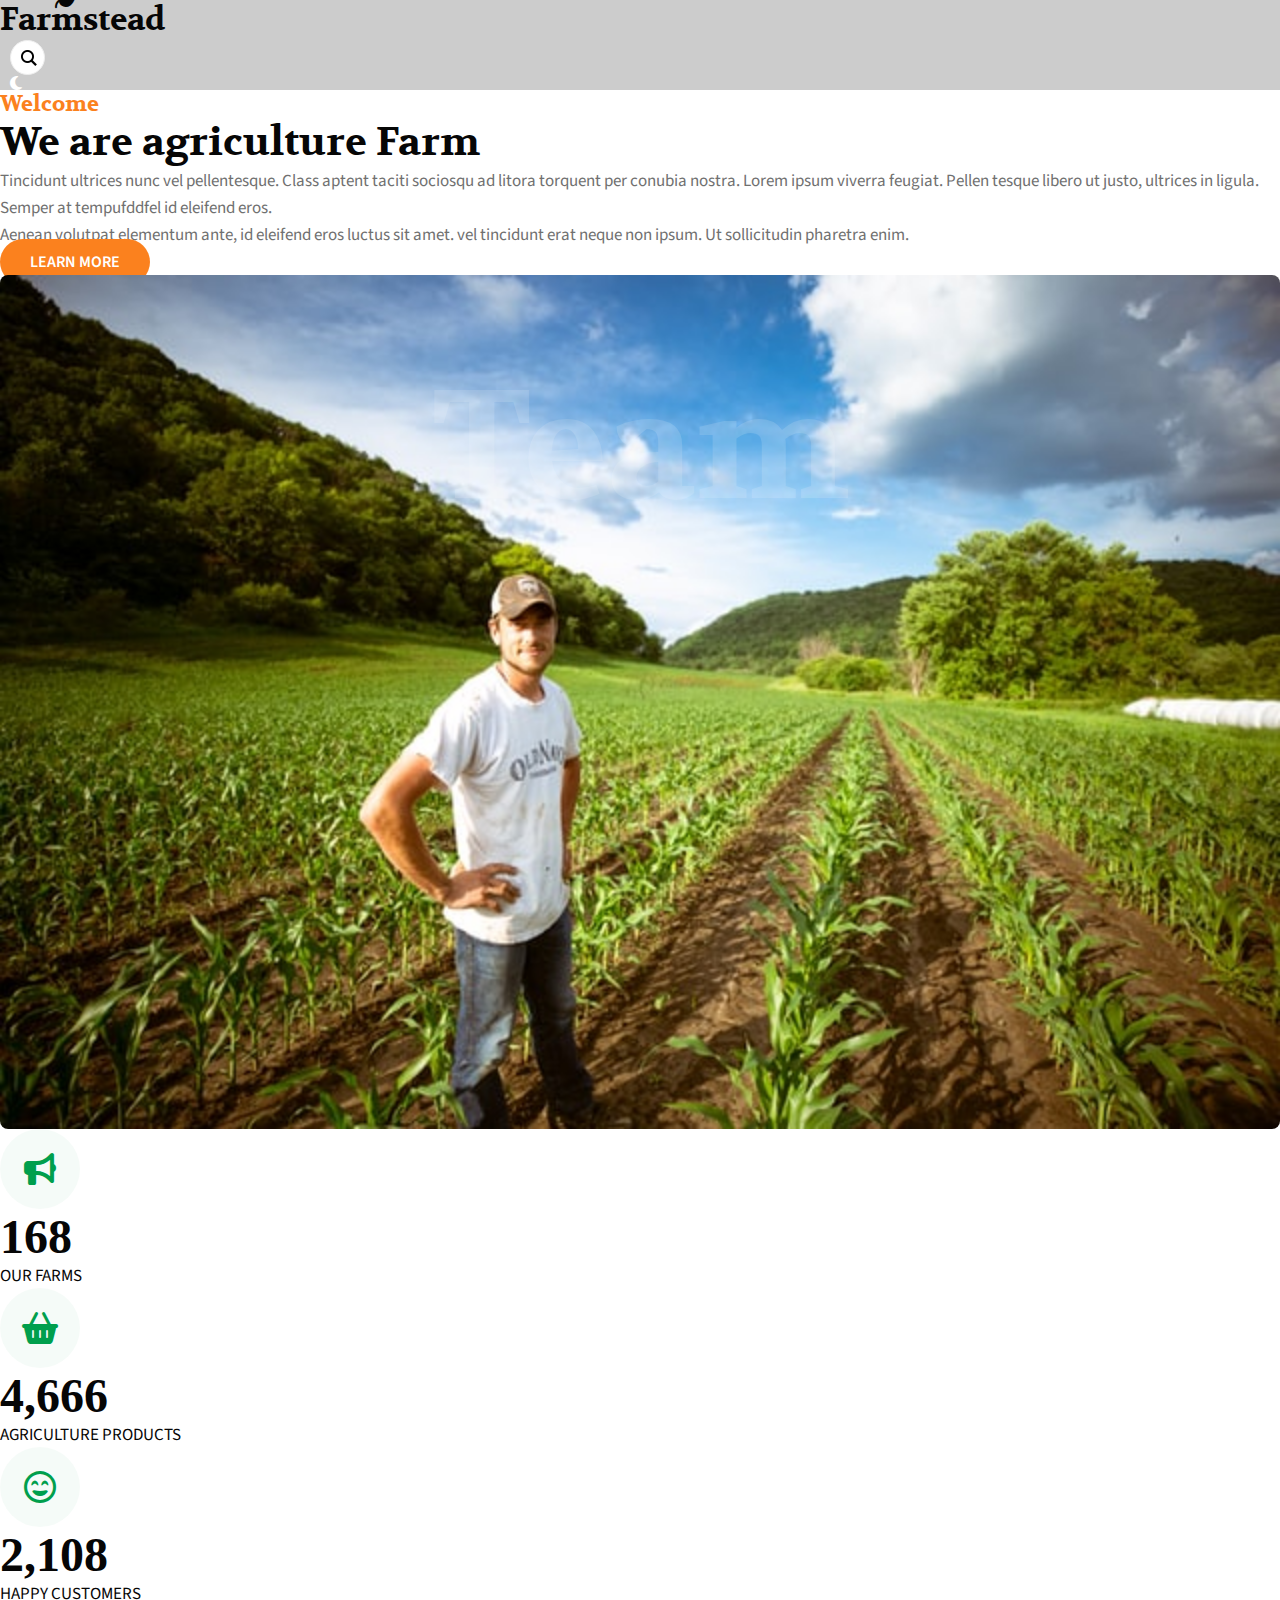
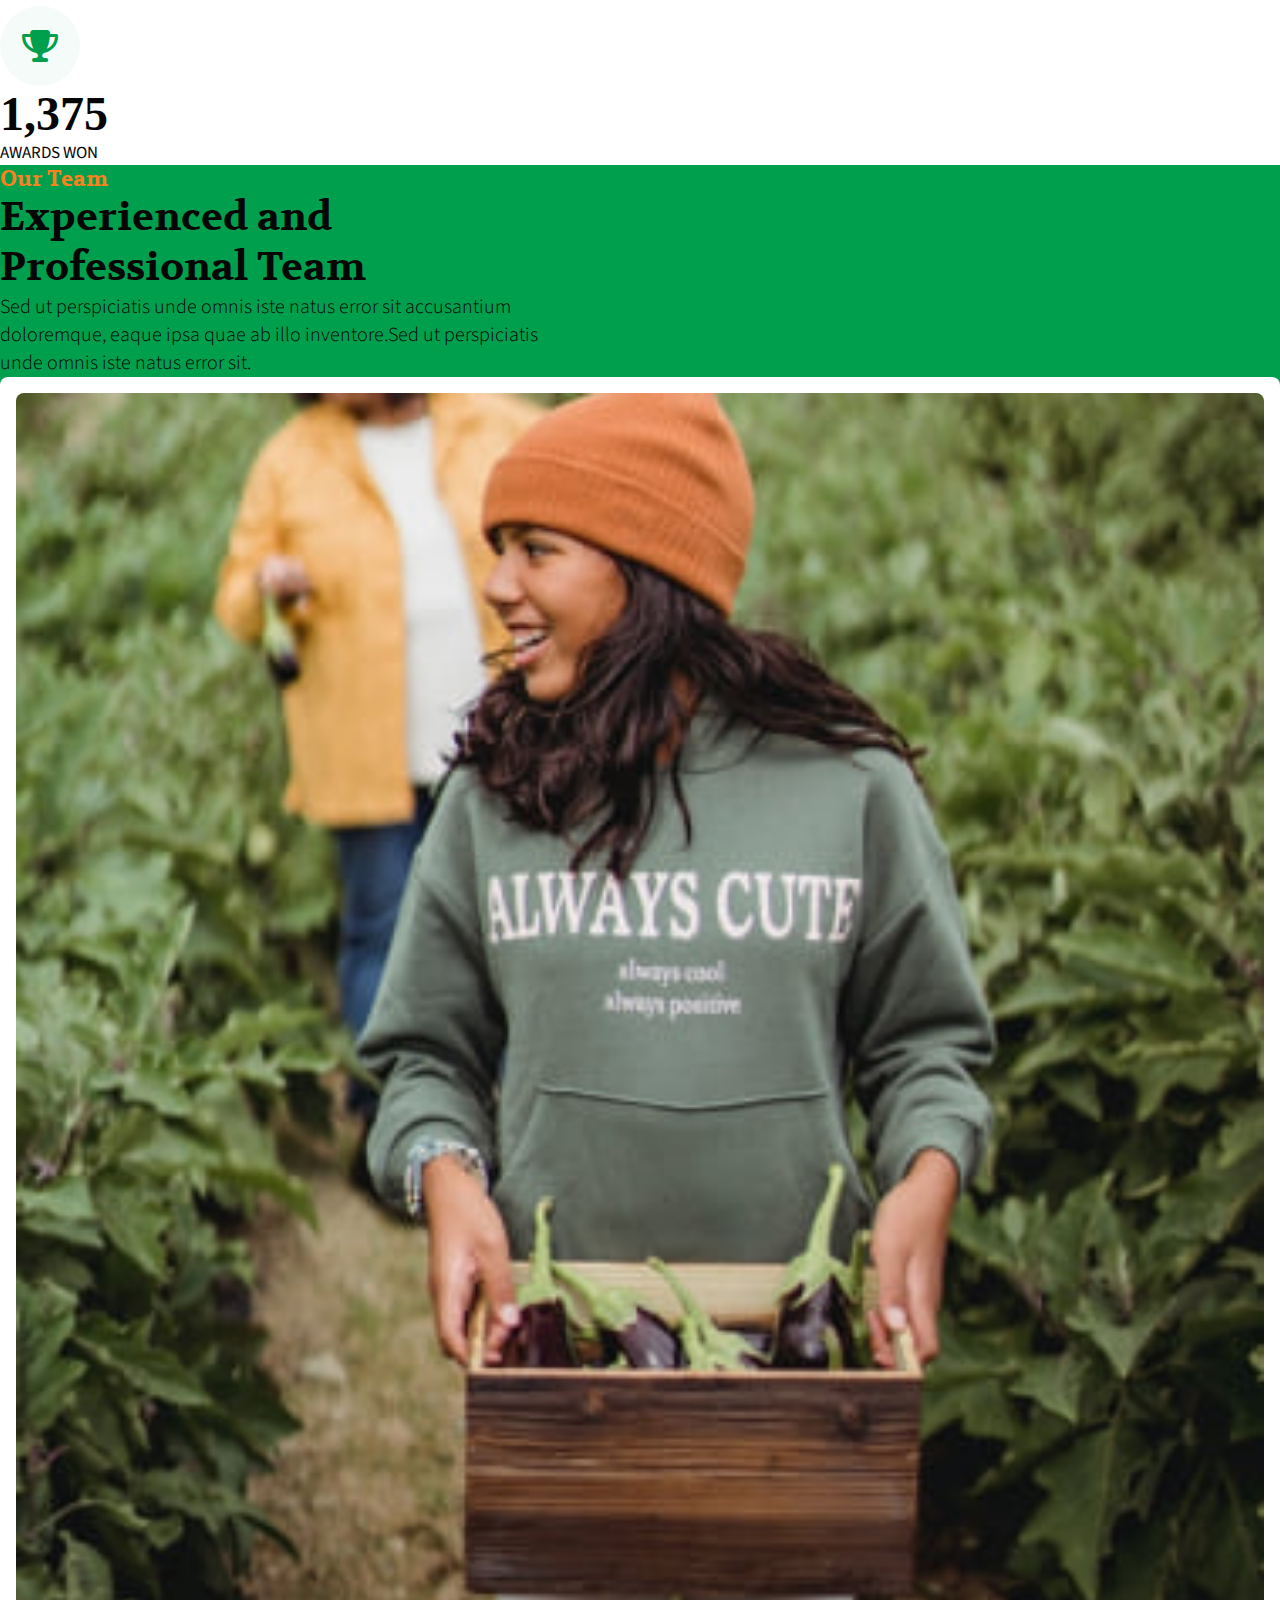
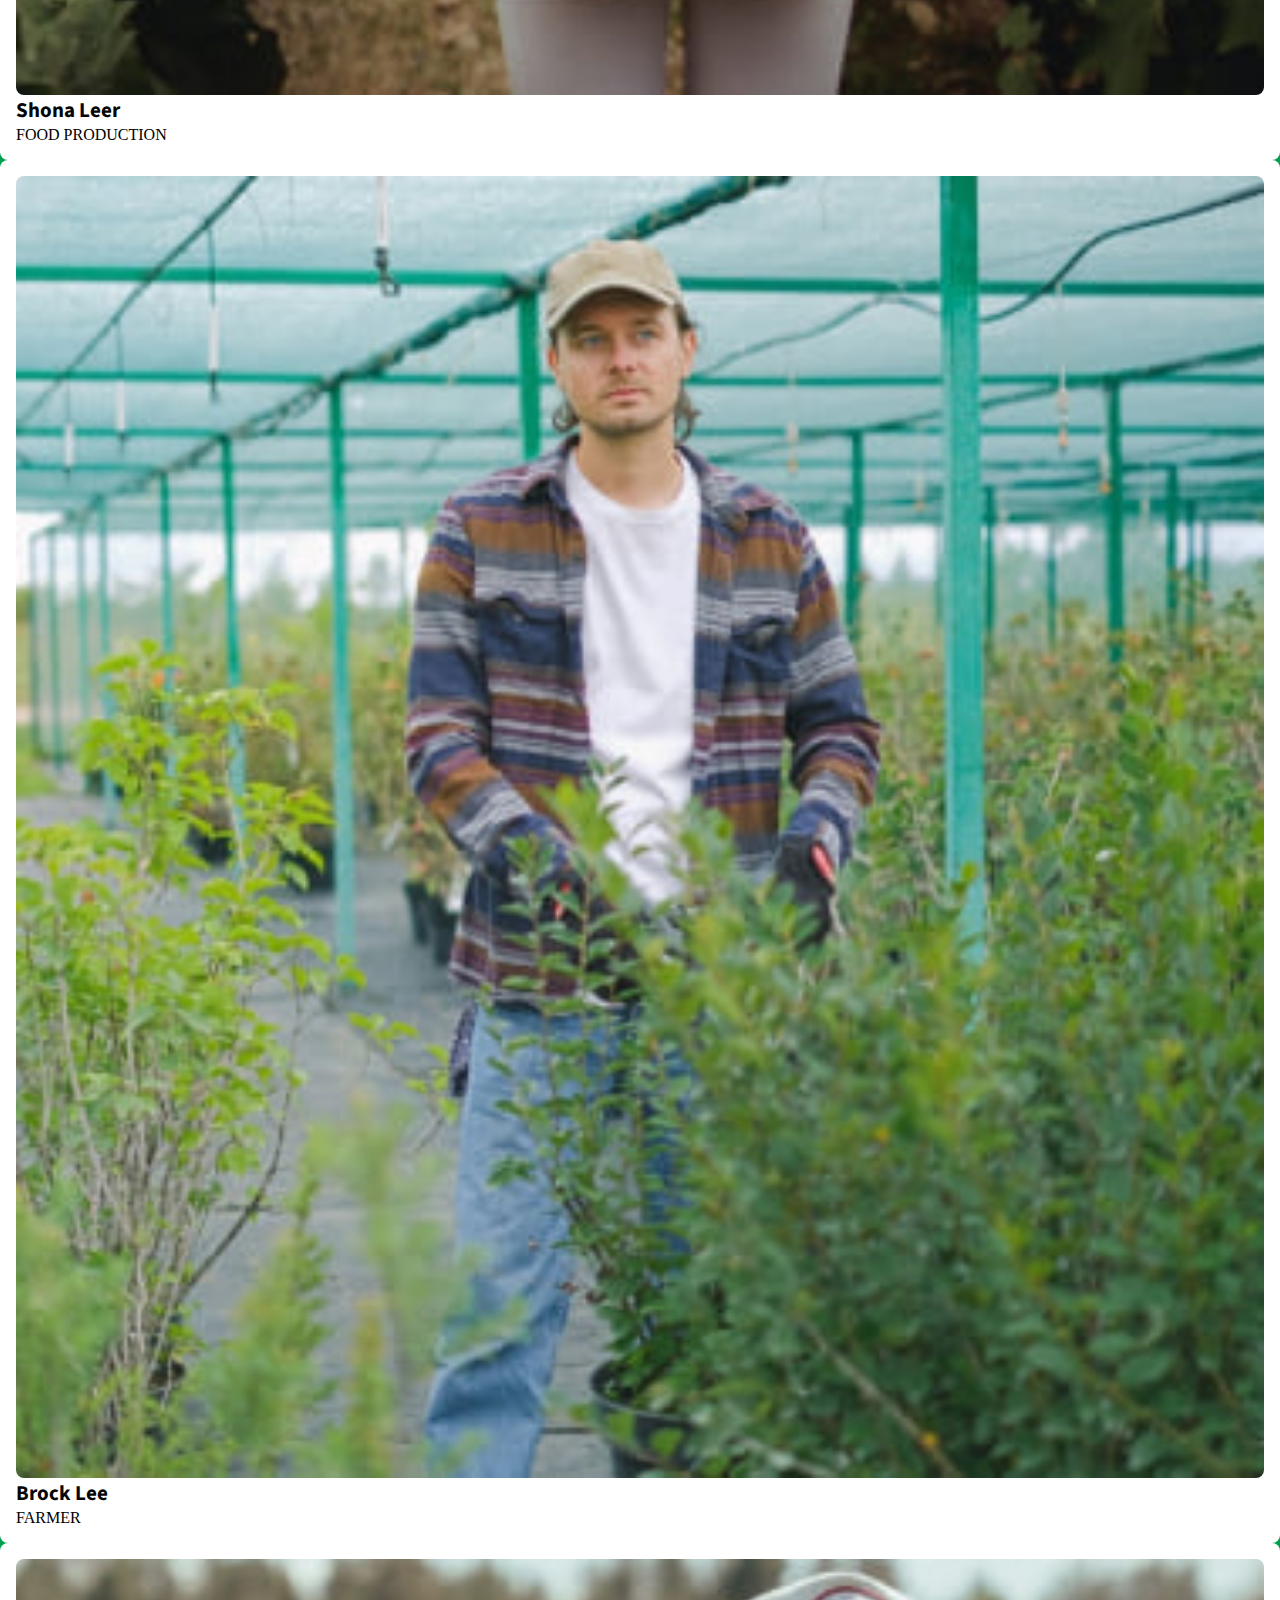
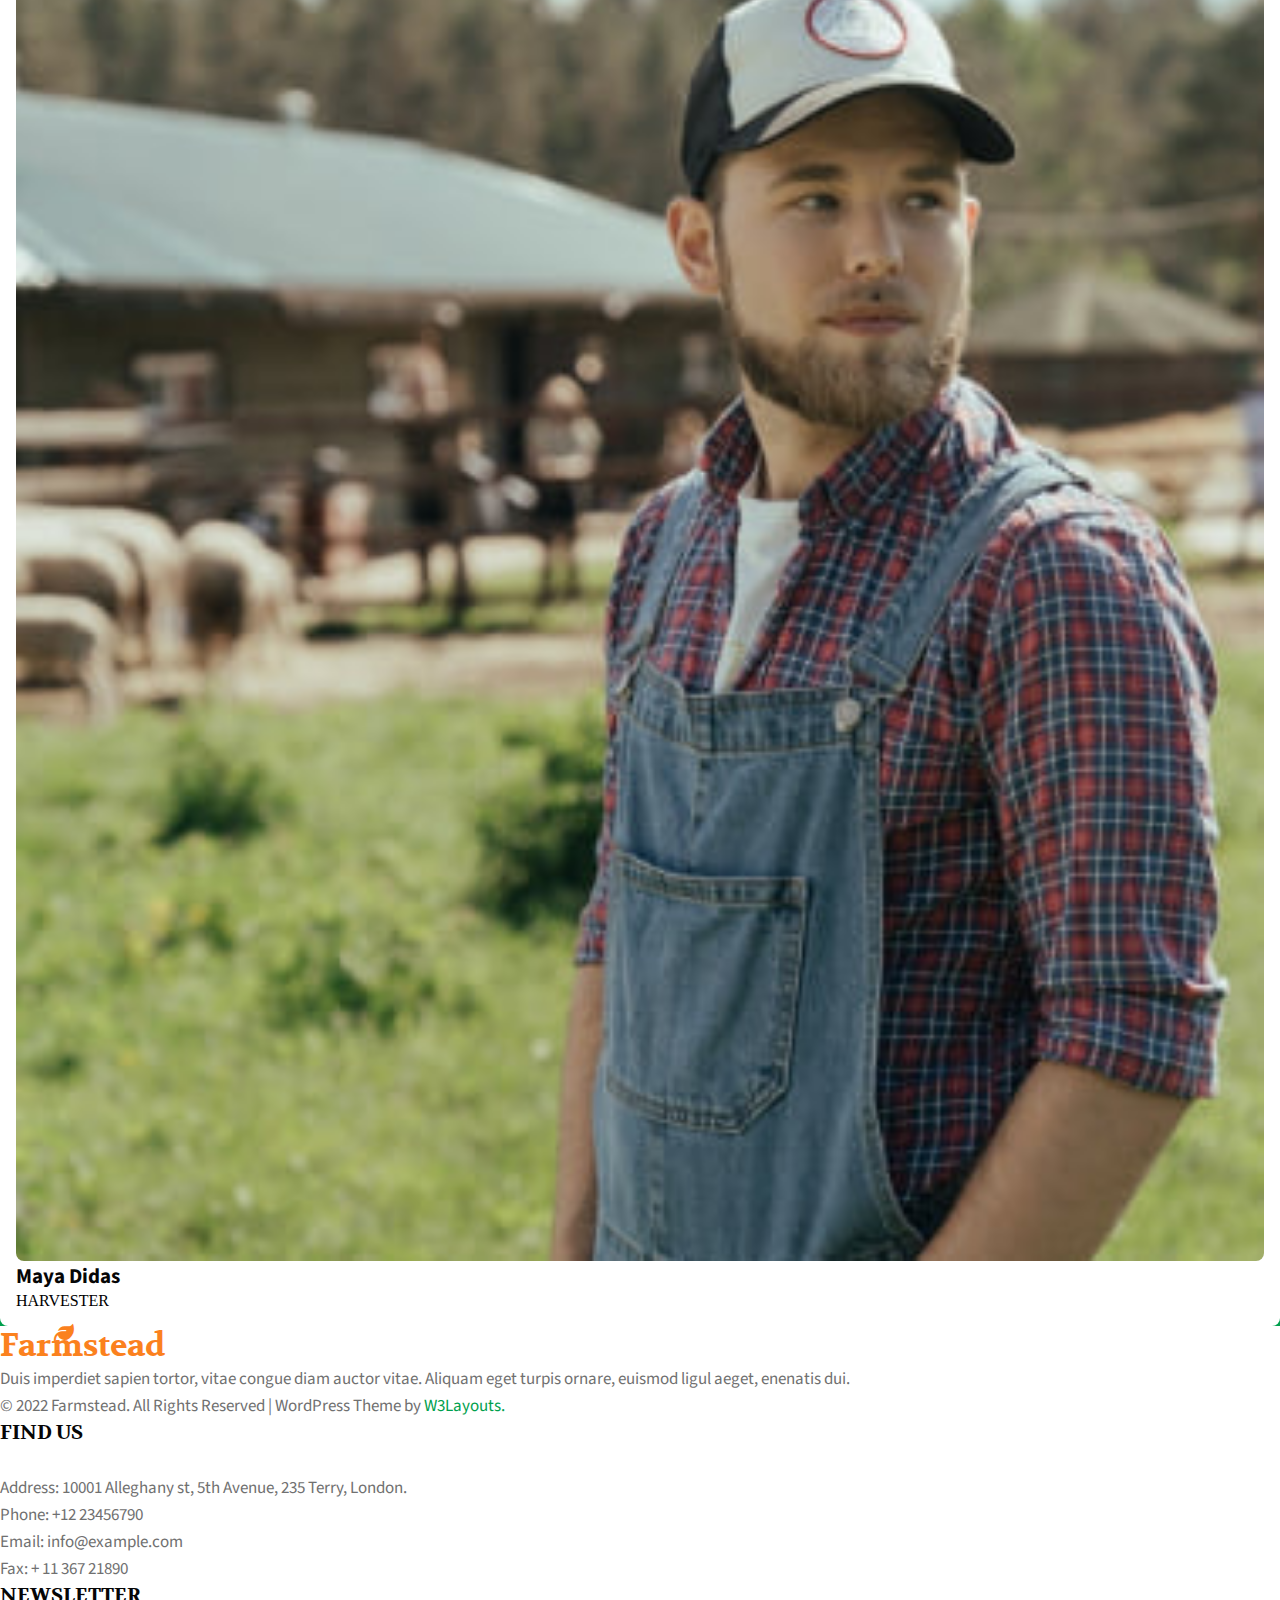
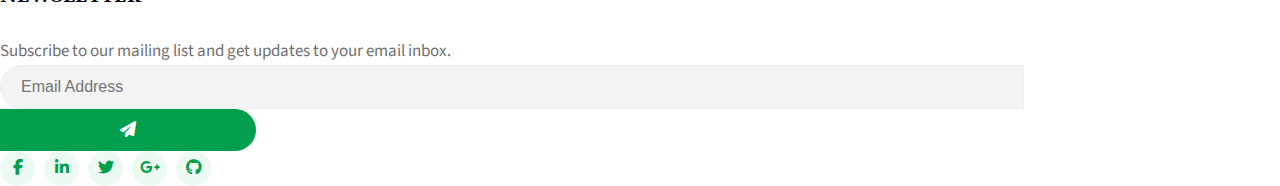
==== src/page/about.html @ 3901db49 "code about page" ====
<!DOCTYPE html>
<html lang="en">

<head>
  <meta charset="UTF-8" />
  <meta http-equiv="X-UA-Compatible" content="IE=edge" />
  <meta name="viewport" content="width=device-width, initial-scale=1.0" />
  <title>About Page</title>
  <!-- CSS LIBRARY -->
  <link rel="preconnect" href="https://fonts.googleapis.com">
  <link rel="preconnect" href="https://fonts.gstatic.com" crossorigin>
  <link
    href="https://fonts.googleapis.com/css2?family=Source+Sans+Pro:wght@300;400;600;700;900&family=Volkhov:ital,wght@0,400;0,700;1,400;1,700&display=swap"
    rel="stylesheet">
  <link
    href="https://fonts.googleapis.com/css2?family=Source+Sans+Pro:wght@300;400;600;700;900&family=Volkhov:ital,wght@0,400;0,700;1,400;1,700&display=swap"
    rel="stylesheet">
  <link rel="stylesheet" href="https://cdnjs.cloudflare.com/ajax/libs/animate.css/4.1.1/animate.min.css" />
  <link href="https://cdn.jsdelivr.net/npm/bootstrap@5.1.3/dist/css/bootstrap.min.css" rel="stylesheet"
    integrity="sha384-1BmE4kWBq78iYhFldvKuhfTAU6auU8tT94WrHftjDbrCEXSU1oBoqyl2QvZ6jIW3" crossorigin="anonymous" />
  <link rel="stylesheet" href="https://cdnjs.cloudflare.com/ajax/libs/font-awesome/6.1.1/css/all.min.css" />
  <!--END CSS LIBRARY -->
  <!-- INCLUDE TEMPLATE HTML -->
  <script src="template_js/header.js"></script>
  <script src="template_js/footer.js"></script>
  <!-- END INCLUDE TEMPLATE HTML -->
  <!-- CSS SRC -->
  <link rel="stylesheet" href="../css/base.css" />
  <link rel="stylesheet" href="../css/animate.css" />
  <link rel="stylesheet" href="../css/header_component.css" />
  <link rel="stylesheet" href="../css/footer_component.css" />
  <link rel="stylesheet" href="../css/page_css/about.css" />
  <!--END CSS SRC -->
</head>

<body>
  <header id="header" class="main-header fixed-top container-fluid"></header>
  <section class="welcome_agriculture_Farm py-5">
    <div class="container py-md-5 py-4">
      <div class="container">
        <div class="row">
          <div class="col-lg-6 content-left pr-xl-5">
            <h5 class="small-title">
              Welcome</h5>
            <h3 class="large-title">
              We are agriculture Farm </h3>
            <p class="mt-3 p-paragraph">Tincidunt ultrices nunc vel pellentesque. Class aptent taciti sociosqu ad litora
              torquent per
              conubia nostra. Lorem ipsum viverra feugiat. Pellen tesque libero ut justo, ultrices in
              ligula. Semper at tempufddfel id eleifend eros.</p>
            <p class="mt-3 p-paragraph">Aenean volutpat elementum ante, id eleifend eros
              luctus sit
              amet. vel tincidunt erat neque non ipsum. Ut sollicitudin pharetra enim.</p>
            <a class="btn btn-style mt-4" href="#url">Learn More </a>
          </div>
          <div class="col-lg-6 content-photo mt-lg-0 mt-5">
            <img src="../img/about-page/About_welcome.jpg" class="img-fluid img-responsive" alt="image">
          </div>
        </div>
      </div>
    </div>
  </section>
  <section class="w3_stats py-5" id="stats">
    <div class="container pb-md-5 pb-5 AboutPageStats">
      <div class="w3-stats text-center">
        <div class="row justify-content-center">

          <div class="col-md-3 col-6">
            <div class="counter">
              <span class="fa fa-bullhorn"></span>
              <div class="timer count-title count-number mt-3" data-to="1286" data-speed="1500">1,286</div>
              <p class="count-text">
                Our Farms </p>
            </div>
          </div>

          <div class="col-md-3 col-6">
            <div class="counter">
              <span class="fa fa-shopping-basket"></span>
              <div class="timer count-title count-number mt-3" data-to="36076" data-speed="1500">36,076</div>
              <p class="count-text">
                Agriculture Products </p>
            </div>
          </div>


          <div class="col-md-3 col-6 mt-md-0 mt-5">
            <div class="counter">
              <span class="fa fa-regular fa-face-grin-beam"></span>
              <div class="timer count-title count-number mt-3" data-to="16300" data-speed="1500">16,300</div>
              <p class="count-text">
                Happy Customers </p>
            </div>
          </div>


          <div class="col-md-3 col-6 mt-md-0 mt-5">
            <div class="counter">
              <span class="fa fa-trophy"></span>
              <div class="timer count-title count-number mt-3" data-to="10630" data-speed="1500">10,630</div>
              <p class="count-text">
                Awards Won </p>
            </div>
          </div>

        </div>
      </div>
    </div>
  </section>
  <section class="About_team py-5">
    <div class="container py-md-5 py-4 AboutPageTeam">
      <div class="row title-style-main align-items-center mb-sm-5 mb-4 pb-lg-4">
        <div class="col-md-6 section-heading position-relative">
          <h5 class="small-title mb-2 text-white">
            Our Team</h5>
          <h3 class="large-title text-white">
            Experienced and<br /> Professional Team </h3>
          <h4 class="title-bg-content">
            Team</h4>
        </div>
        <div class="col-md-6 section-heading">
          <p class="lead text-white">
            Sed ut perspiciatis unde omnis iste natus error sit accusantium<br/> doloremque,
            eaque ipsa quae ab illo inventore.Sed ut perspiciatis<br/> unde omnis iste natus error sit. </p>
        </div>
      </div>
      <div class="team-right-content row text-center justify-content-center">
        <div class="col-lg-4 col-sm-6">
          <div class="teams-gd">
            <div class="team-member">
              <div class="team-img">
                <a href="#"><img class="img-fluid img-responsive"
                    src="../img/about-page/About_team1.jpg"
                    alt=""></a>
              </div>
              <div class="team-hover">
                <div class="desk">
                  <h4><a href="#">Meet Me</a>
                  </h4>
                  <p>Lorem ipsum dolor sit amet,Ea<br /> consequuntur </p>
                </div>
                <div class="s-link">
                  <a href="#"><span class="fa fa-brands fa-facebook-f"></span></a>

                  <a href="#"><span class="fa fa-brands fa-twitter"></span></a>

                  <a href="#"><span class="fa fa-brands fa-google-plus-g"></span></a>
                </div>
              </div>
            </div>
            <div class="team-title pt-3">
              <h5><a href="#">Shona Leer</a>
              </h5>
              <span>Food Production</span>
            </div>
          </div>
        </div>
        <div class="col-lg-4 col-sm-6 mt-sm-0 mt-4">
          <div class="teams-gd">
            <div class="team-member">
              <div class="team-img">
                <a href="#"><img class="img-fluid img-responsive"
                    src="../img/about-page/About_team2.jpg"
                    alt=""></a>
              </div>
              <div class="team-hover">
                <div class="desk">
                  <h4><a href="#">Meet Me</a>
                  </h4>
                  <p>Lorem ipsum dolor sit amet,Ea<br /> consequuntur </p>
                </div>
                <div class="s-link">
                  <a href="#"><span class="fa fa-brands fa-facebook-f"></span></a>

                  <a href="#"><span class="fa fa-brands fa-twitter"></span></a>

                  <a href="#"><span class="fa fa-brands fa-google-plus-g"></span></a>
                </div>
              </div>
            </div>
            <div class="team-title pt-3">
              <h5><a href="#">Brock Lee</a>
              </h5>
              <span>Farmer</span>
            </div>
          </div>
        </div>
        <div class="col-lg-4 col-sm-6 mt-lg-0 mt-4">
          <div class="teams-gd">
            <div class="team-member">
              <div class="team-img">
                <a href="#team"><img class="img-fluid img-responsive"
                    src="../img/about-page/About_team3.jpg"
                    alt=""></a>
              </div>
              <div class="team-hover">
                <div class="desk">
                  <h4><a href="#">Meet Me</a>
                  </h4>
                  <p>Lorem ipsum dolor sit amet,Ea<br /> consequuntur </p>
                </div>
                <div class="s-link">

                  <a href="#">
                    <span class="fa fa-brands fa-facebook-f"></span>
                  </a>

                  <a href="#">
                    <span class="fa fa-brands fa-twitter"></span>
                  </a>

                  <a href="#">
                    <span class="fa fa-brands fa-google-plus-g"></span>
                  </a>

                </div>
              </div>
            </div>
            <div class="team-title pt-3">
              <h5><a href="#">Maya Didas</a>
              </h5>
              <span>Harvester</span>
            </div>
          </div>
        </div>

      </div>
    </div>
  </section>
  <footer id="footer"></footer>
  <!-- JS TEMPLATE COMPONENT -->
  <script>
    var header = document.getElementById('header');
    var footer = document.getElementById('footer');
    header.innerHTML = createHeader();
    footer.innerHTML = createFooter();
  </script>
  <!-- END JS TEMPLATE COMPONENT -->
  <!-- jquery CDN -->
  <script src="https://cdnjs.cloudflare.com/ajax/libs/jquery/3.6.0/jquery.min.js"></script>
  <!-- END jquery CDN -->
  <!-- COUNTER -->
  <script src="../js/lib/counter.js"></script>
  <!-- END COUNTER -->
</body>

</html>
---- src/css/base.css ----
* {
  margin: 0;
  padding: 0;
  box-sizing: border-box;
}
h1,
h2,
h3,
h4,
h5 {
  font-family: "Volkhov", serif;
}

p,
a {
  font-family: "Source Sans Pro", sans-serif;
}
a{
  text-decoration: none;
}
.small-title {
  color: #fb811e;
  font-size: 22px;
}
.large-title {
  font-size: 40px;
  line-height: 50px;
  font-weight: 600;
  color: #060606;
}
.p-paragraph {
  font-size: 17px;
  line-height: 27px;
  color: #707070;
}
.btn-style {
  font-size: 16px;
  line-height: 26px;
  text-transform: uppercase;
  padding: 12px 30px;
  font-weight: 600;
  background: #fb811e;
  border: none;
  color: #fff;
  border-radius: 30px;
}
.btn-style:hover {
  background: #009f4d;
  color: #ffffff;
}
.img-responsive {
  max-width: 100%;
  display: block;
  border-radius: 8px;
  width: 100%;
}
---- src/css/header_component.css ----
header.main-header {
  background-color: #ccc;
  /* background-color: transparent; */
  padding: 0px;
  transition: all 0.4s ease 0s;
  height: 90px;
  display: grid;
  align-items: center;
  /* box-shadow: 0 3px 9px rgb(0 0 0 / 5%); */
}
.navbar {
  justify-content: space-between;
}
.navbar .navbar-brand,
.w3l-footer-16 a.logo {
  font-size: 32px;
  color: #fb811e;
  padding: 0px;
  position: relative;
}
.navbar .navbar-brand i,
.w3l-footer-16 a.logo i {
  position: absolute;
  top: -10px;
  left: 55px;
  font-size: 20px;
}
.navbar .search-right {
  margin: 0 10px 0 10px;
}
.search-right input[type="search"] {
  background: #fff url(../img/header-page/search.png) no-repeat 10px center;
  border: solid 1px #eee;
  padding: 0 10px;
  width: 35px;
  height: 35px;
  -webkit-border-radius: 10em;
  -moz-border-radius: 10em;
  border-radius: 10em;
  -webkit-transition: all 0.5s;
  -moz-transition: all 0.5s;
  transition: all 0.5s;
  cursor: pointer;
}
.w3l-breadcrumb {
  display: block;
  margin: 0 auto;
  z-index: 100;
  z-index: 99;
}
ul.breadcrumbs-custom-path {
  line-height: 1.5;
  color: var(--font-color);
  position: relative;
  display: inline-block;
  vertical-align: middle;
  font-size: 15px;
  text-transform: capitalize;
}
ul.breadcrumbs-custom-path a {
  font-weight: bold;
}
.theme-switch-wrapper {
  display: flex;
  align-items: center;
}
.theme-switch {
  display: inline-block;
  position: relative;
  margin: 0;
}
.theme-switch input {
  display: none;
}
.mode-container {
  width: 24px;
  height: 24px;
  padding: 0px 0;
  margin-left: 10px;
  color: #fff;
}
.mode-container i.fa-sun {
  display: none;
}
.mode-container i.fa-moon {
  display: block;
  cursor: pointer;
}
/* .fa-moon:after {
  content: "";
  position: absolute;
  width: 12px;
  height: 18px;
  border: 2px solid transparent;
  box-shadow: 0 0 0 2px;
  top: 8px;
  left: 2px;
} */
.mode-container:hover {
  color: #fb811e;
}
.fa-sun:before {
  transform: rotate(-45deg);
}
.fa-sun:after {
  transform: rotate(45deg);
}
ul#menu {
  margin: 0;
  color: #fff;
  z-index: 99;
  font-size: 29px;
}
nav ul li {
  text-align: center;
}
ul#menu>li {
  float: left;
  list-style-type: none;
  position: relative;
  width: 100%;
}
input[type="checkbox"] {
  box-sizing: border-box;
  padding: 0;
}
ul#menu label {
  position: relative;
  display: block;
  transition: background 0.3s;
  cursor: pointer;
  text-align: center;
  margin: 0;
}
ul#menu input:checked~ul.submenu {
  max-height: 400px;
  transition: max-height 0.5s ease-in;
}
ul#menu label span {
  line-height: 1em;
}
ul.submenu {
  max-height: 0;
  padding: 0;
  overflow: hidden;
  list-style-type: none;
  background: #fff;
  transition: max-height 0.5s ease-out;
  position: absolute;
  min-width: 8em;
  right: 0;
  border-radius: 4px;
  box-shadow: 0 20px 62px rgb(4 20 69 / 10%);
}
ul.submenu li a {
  display: block;
  padding: 7px;
  text-align: center;
  text-transform: uppercase;
  font-size: 16px;
  font-weight: 600;
  color: #060606;
  text-decoration: none;
}
ul#menu input {
  display: none;
}
nav ul li a:hover {
  color: #fb811e;
}
---- src/css/footer_component.css ----
.w3l-footer-16 a {
  text-decoration: none;
  color: #707070;
}
.w3l-footer-16 .CopyRights a {
  color: #009f4d;
}
.w3l-footer-16 .CopyRights a:hover {
  color: #fb811e;
}
a.navbar-brand,
.w3l-footer-16 a.logo {
  font-family: "Volkhov", serif;
}
.w3l-footer-16 a.logo {
  font-size: 32px;
  color: #fb811e;
}
a.navbar-brand:hover,
.w3l-footer-16 a.logo:hover {
  color: #060606;
}
.w3l-footer-16 a.logo i {
  top: -3px;
  left: 54px;
}

.w3l-footer-16 p {
  margin: 0;
  padding: 0;
  font-size: 17px;
  line-height: 27px;
  color: #707070;
}
.w3l-footer-16 .subscribe input[type="email"] {
  background: #f4f4f4;
  border: none;
  padding: 12px 20px;
  font-size: 16px;
  outline: none;
  width: 80%;
  color: #707070;
  border: 1px solid #eee;
  border-radius: 30px 0px 0px 30px;
}
.w3l-footer-16 .subscribe button {
  background: #009f4d;
  border: none;
  outline: none;
  font-size: 16px;
  padding: 12px 12px;
  cursor: pointer;
  width: 20%;
  color: #fff;
  border-radius: 0px 30px 30px 0px;
}
.w3l-footer-16 .subscribe button:hover {
  opacity: 0.8;
}
.w3l-footer-16 ul.social li,
.w3l-footer-16 ul.jst-link li {
  display: inline-block;
  margin-right: 5px;
}
.w3l-footer-16 ul.social li a {
  color: #009f4d;
  width: 35px;
  height: 35px;
  background: rgb(10 191 83 / 8%);
  display: inline-block;
  border-radius: 50%;
  text-align: center;
  line-height: 35px;
}
.w3l-footer-16 ul.social li a:hover {
  color: #fb811e;
  background: rgb(255 201 69 / 19%);
  box-shadow: 0px 4px 7px 0px rgb(10 10 10 / 24%);
}
.w3l-footer-16 .w3l-footer-16-main h3 {
  font-size: 20px;
  line-height: 25px;
  margin-bottom: 30px;
  font-weight: 600;
  text-transform: uppercase;
  color: #060606;
}
---- src/css/page_css/about.css ----
/*COUNTER STATS */
.counter span.fa {
  color: #009f4d;
  text-align: center;
  width: 80px;
  height: 80px;
  line-height: 80px;
  border-radius: 50%;
  background: rgb(0 159 77 / 4%);
  font-size: 32px;
}
.timer {
  font-size: 3em;
  font-weight: 600;
  color: #060606;
}
p.count-text {
  text-transform: uppercase;
  color: #060606;
  font-size: 17px;
}
/*TEAM SECTION */
.About_team {
  background-color: #009f4d;
}
h4.title-bg-content {
  position: absolute;
  color: #fff;
  font-weight: bold;
  z-index: 0;
  opacity: 0.14;
  font-size: 12vw;
  right: 50%;
  bottom: 50%;
  transform: translate(50%, 50%);
}
.lead {
  font-size: 1.25rem;
  font-weight: 300;
}
.teams-gd {
    background: #fff;
    padding: 1em;
    border-radius: 8px;
}
.About_team .team-member {
    overflow: hidden;
}
.About_team .team-member, .About_team .team-member .team-img {
    position: relative;
}
.About_team .team-hover {
    position: absolute;
    top: 0;
    left: 0;
    bottom: 0;
    right: 0;
    margin: 0;
    background-color: rgb(8 8 8 / 54%);
    opacity: 0;
    transition: all 0.3s;
}
.About_team .team-hover .desk {
    position: absolute;
    width: 100%;
    transform: translateY(-55%);
    transition: all 0.3s 0.2s;
    padding: 0 20px;
}
.About_team .team-hover .s-link {
    position: absolute;
    bottom: 0;
    width: 100%;
    text-align: center;
    transform: translateY(45%);
    transition: all 0.3s 0.2s;
    font-size: 35px;
}
.About_team .desk h4 {
    margin-bottom: 4px;
}
.About_team .desk h4 a {
    font-family: "Volkhov", serif;
    text-align: center;
    color: #fff;
    font-weight: bold;
}
.About_team .desk p {
    color: #fff;
}
.About_team .team-member .s-link a {
    margin: 0 10px;
    color: #1e272e;
    font-size: 16px;
}
.About_team .team-title span {
    font-size: 16px;
    text-transform: uppercase;
    margin-top: 1px;
    display: block;
}
.About_team .teams-gd h5 a {
    font-weight: bold;
    color: #060606;
    font-size: 21px;
}
.About_team .desk, .About_team .desk h4, .About_team .team-hover .s-link a {
    text-align: center;
    color: #1e272e;
}
.About_team .team-member:hover .team-hover, .About_team .team-member:hover .team-hover .desk, .About_team .team-member:hover .team-hover .s-link {
    opacity: 1;
}
.About_team .team-member:hover .team-hover .s-link {
    bottom: 10%;
}
.About_team .s-link span.fa {
    color: #fff;
}
.About_team .teams-gd a:hover, .About_team .s-link span.fa:hover {
    color: #fb811e;
}
.About_team .team-member:hover .team-hover .desk {
    top: 35%;
}
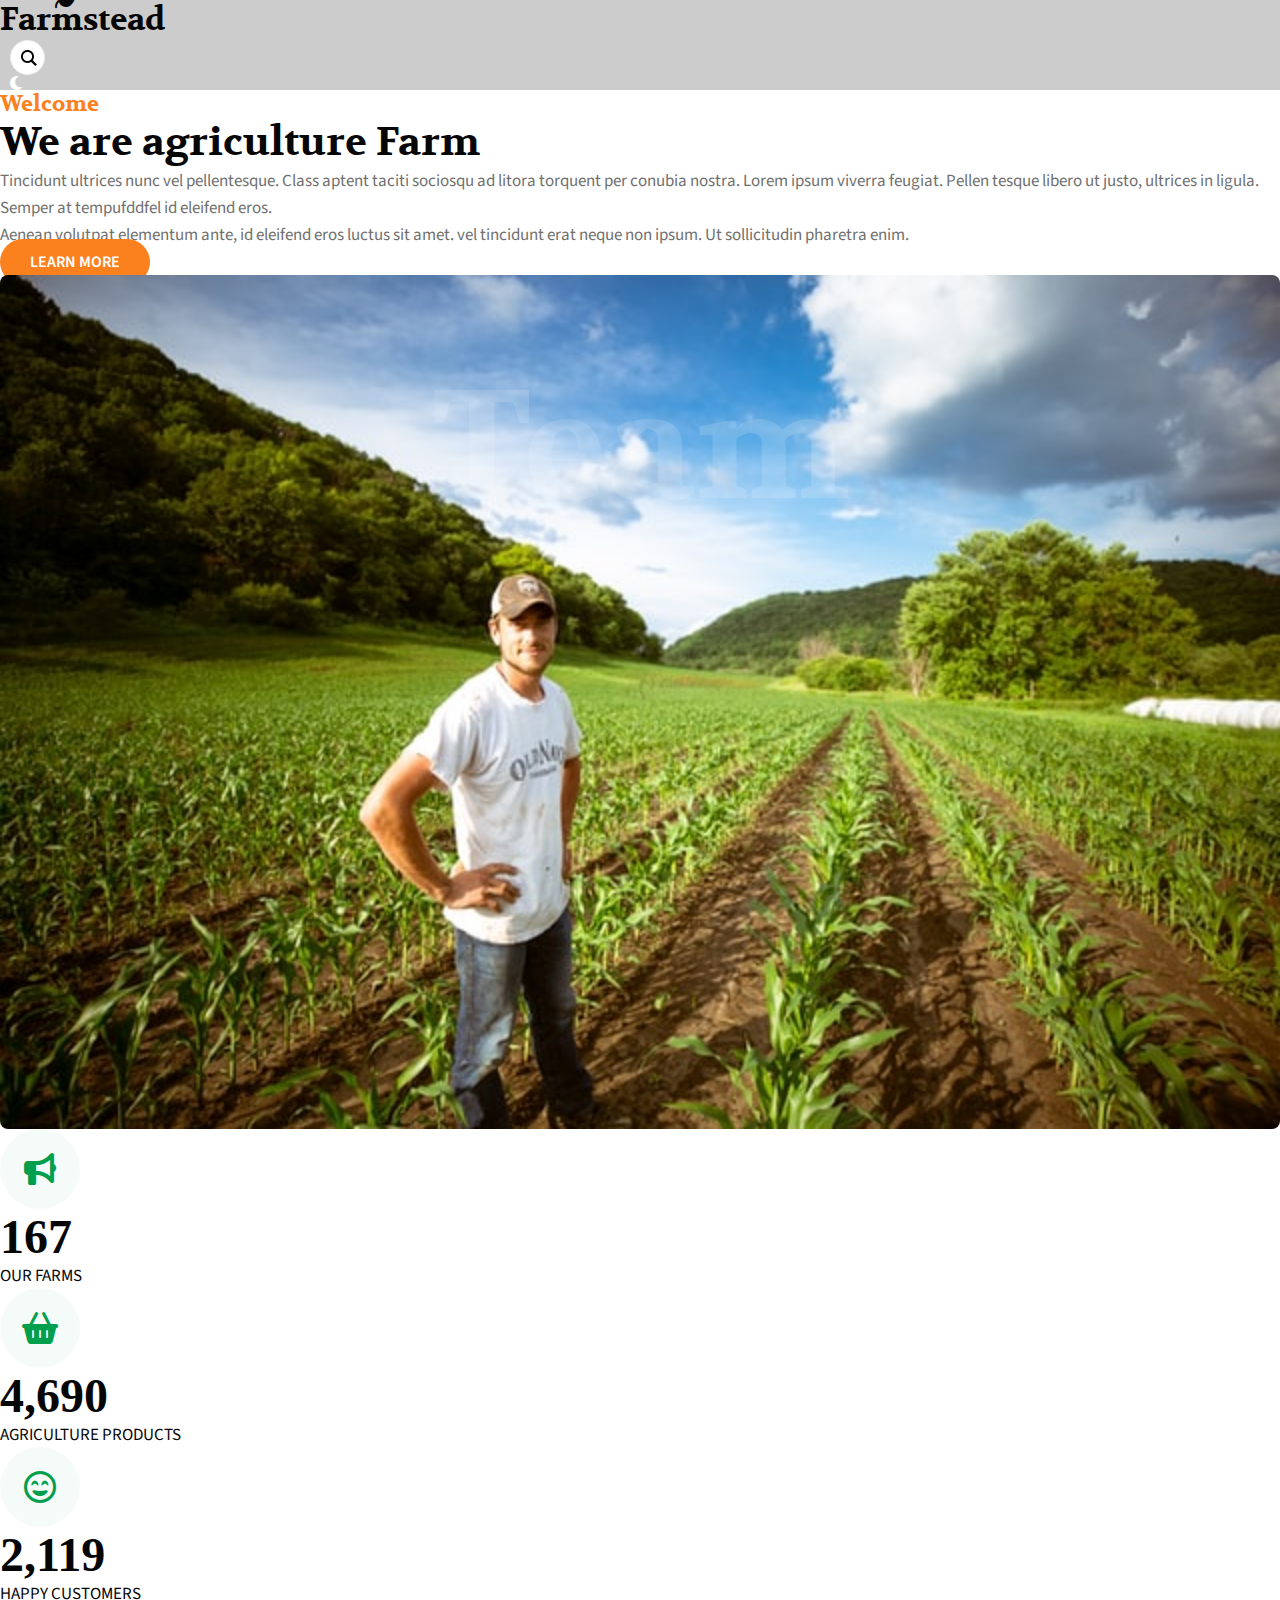
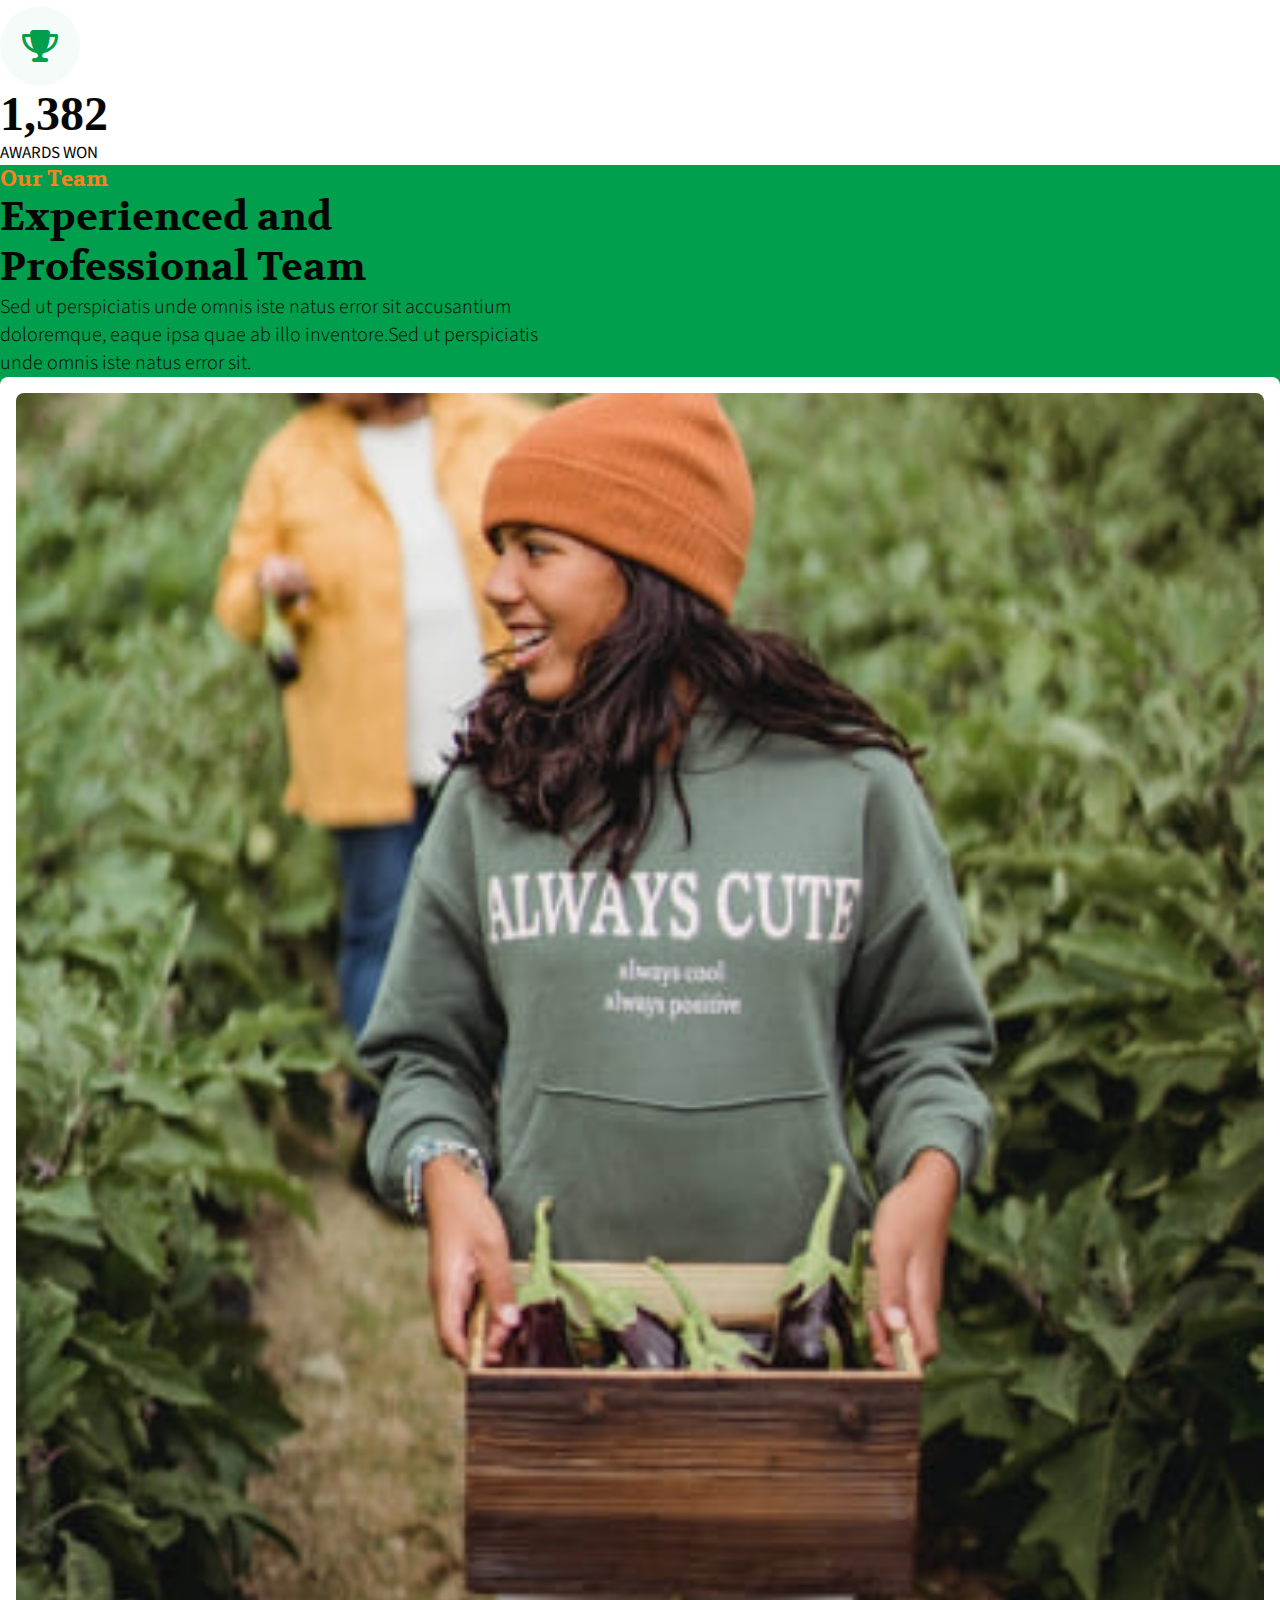
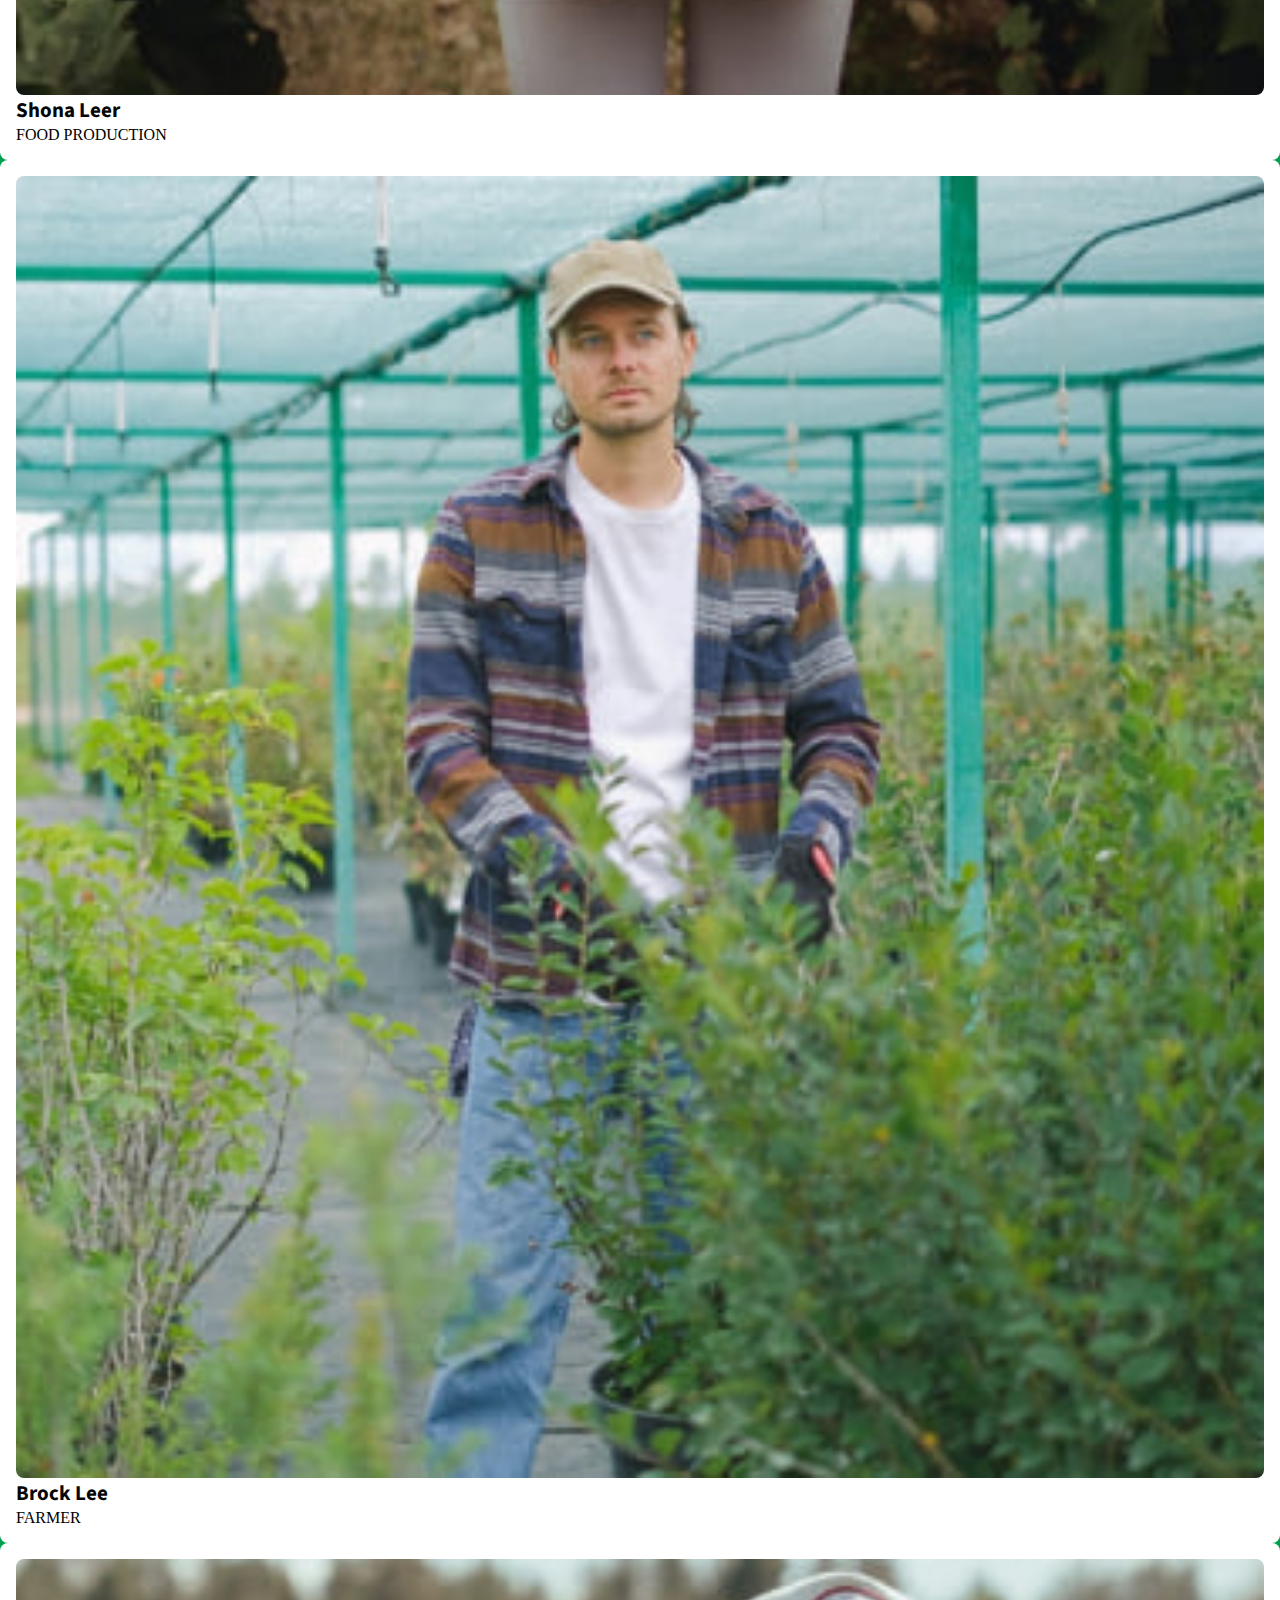
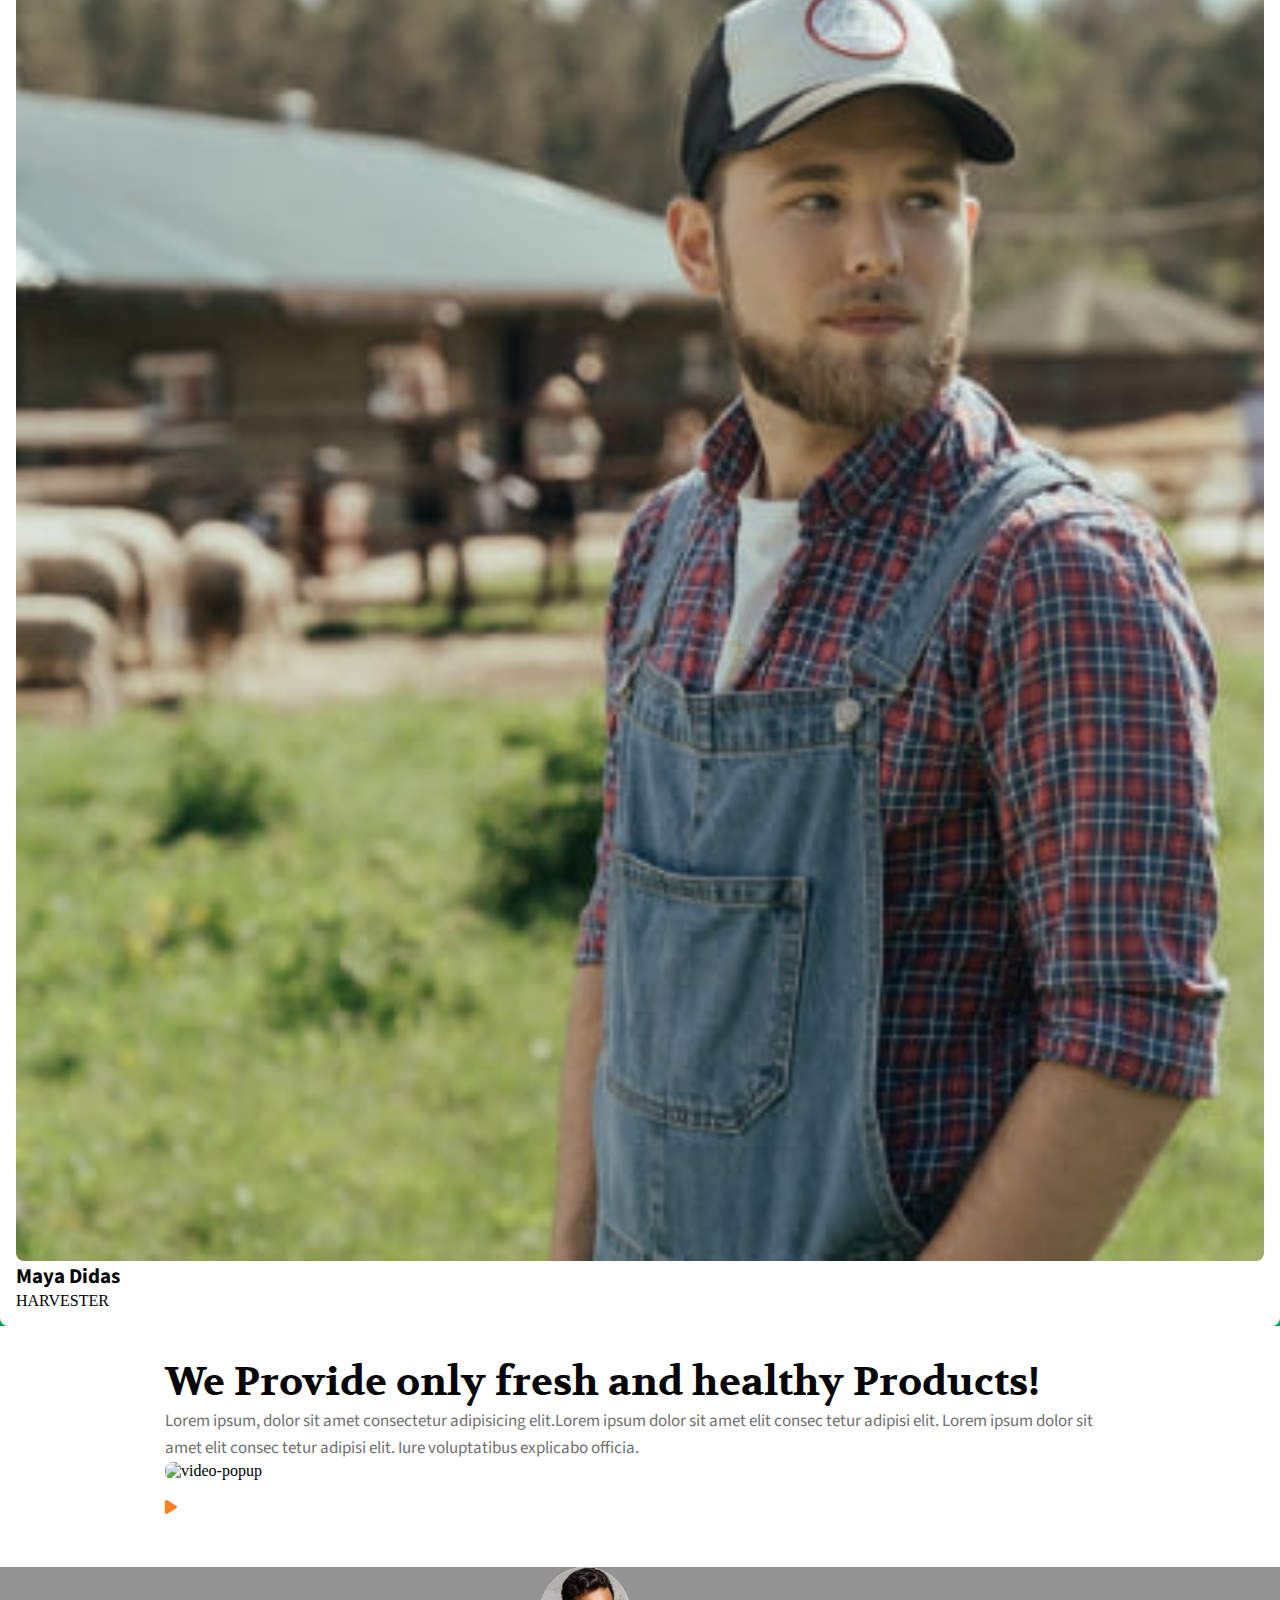
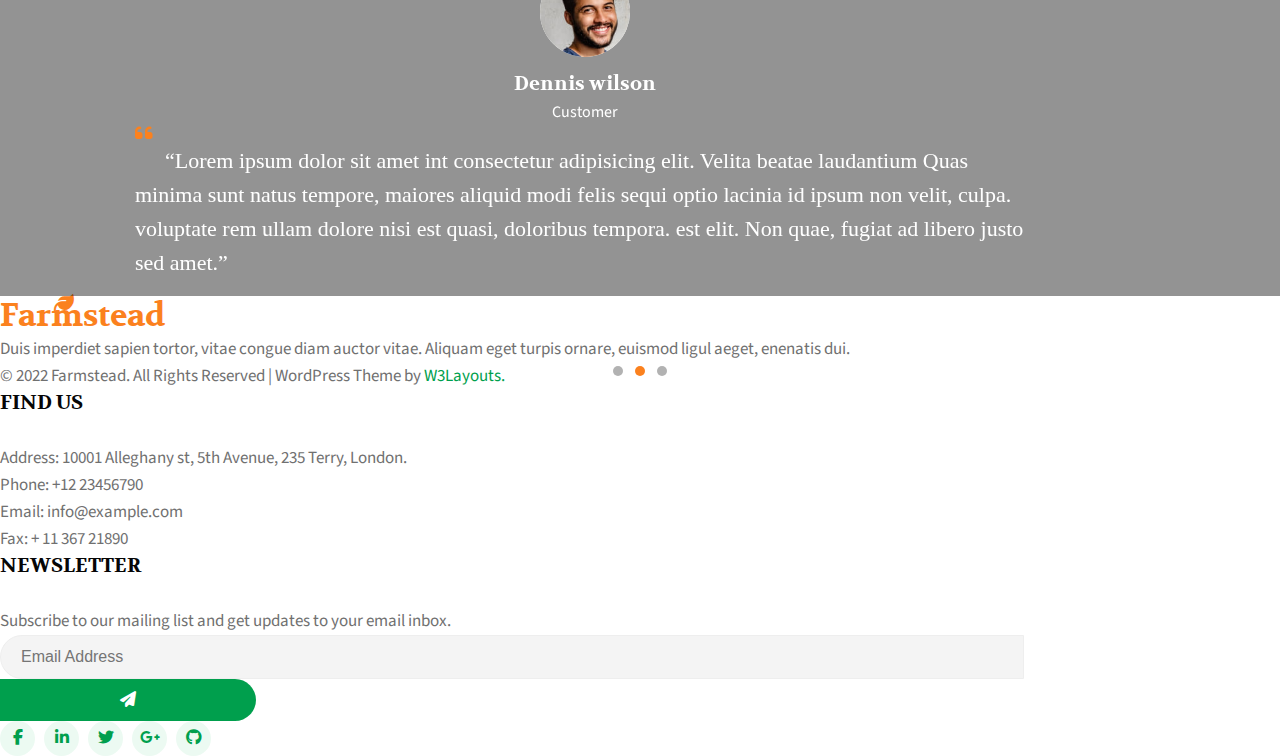
==== commit 9a1fd81f: "add video popup about page" ====
--- a/src/page/about.html
+++ b/src/page/about.html
@@ -120,8 +120,8 @@
         </div>
         <div class="col-md-6 section-heading">
           <p class="lead text-white">
-            Sed ut perspiciatis unde omnis iste natus error sit accusantium<br/> doloremque,
-            eaque ipsa quae ab illo inventore.Sed ut perspiciatis<br/> unde omnis iste natus error sit. </p>
+            Sed ut perspiciatis unde omnis iste natus error sit accusantium<br /> doloremque,
+            eaque ipsa quae ab illo inventore.Sed ut perspiciatis<br /> unde omnis iste natus error sit. </p>
         </div>
       </div>
       <div class="team-right-content row text-center justify-content-center">
@@ -129,9 +129,7 @@
           <div class="teams-gd">
             <div class="team-member">
               <div class="team-img">
-                <a href="#"><img class="img-fluid img-responsive"
-                    src="../img/about-page/About_team1.jpg"
-                    alt=""></a>
+                <a href="#"><img class="img-fluid img-responsive" src="../img/about-page/About_team1.jpg" alt=""></a>
               </div>
               <div class="team-hover">
                 <div class="desk">
@@ -159,9 +157,7 @@
           <div class="teams-gd">
             <div class="team-member">
               <div class="team-img">
-                <a href="#"><img class="img-fluid img-responsive"
-                    src="../img/about-page/About_team2.jpg"
-                    alt=""></a>
+                <a href="#"><img class="img-fluid img-responsive" src="../img/about-page/About_team2.jpg" alt=""></a>
               </div>
               <div class="team-hover">
                 <div class="desk">
@@ -189,8 +185,7 @@
           <div class="teams-gd">
             <div class="team-member">
               <div class="team-img">
-                <a href="#team"><img class="img-fluid img-responsive"
-                    src="../img/about-page/About_team3.jpg"
+                <a href="#team"><img class="img-fluid img-responsive" src="../img/about-page/About_team3.jpg"
                     alt=""></a>
               </div>
               <div class="team-hover">
@@ -224,6 +219,154 @@
           </div>
         </div>
 
+      </div>
+    </div>
+  </section>
+  <section class="Video_Popup" id="about">
+    <div class="new-block py-5">
+      <div class="container py-lg-5 AboutPageVideoPopup">
+        <div class="middle-section text-center">
+          <div class="section-width">
+            <h3 class="large-title">
+              We Provide only fresh and healthy Products! </h3>
+            <p class="p-paragraph mt-3">Lorem ipsum, dolor sit amet consectetur adipisicing elit.Lorem ipsum dolor sit
+              amet elit consec tetur adipisi elit.
+
+              Lorem ipsum dolor sit amet elit consec tetur adipisi elit. Iure voluptatibus explicabo
+              officia.</p>
+          </div>
+          <div class="history-info mt-5">
+            <div class="position-relative">
+              <img src="https://wp.w3layouts.com/farmstead/wp-content/themes/farmstead/assets/images/video.jpg"
+                class="img-fluid img-responsive video-popup-image" alt="video-popup">
+
+              <a href="#small-dialog" class="popup-with-zoom-anim play-view text-center position-absolute">
+                <span class="video-play-icon">
+                  <span class="fa fa-play"></span>
+                </span>
+              </a>
+
+              <!-- dialog itself, mfp-hide class is required to make dialog hidden -->
+              <div id="small-dialog" class="zoom-anim-dialog mfp-hide">
+                <iframe src="https://www.youtube.com/embed/Wl3nAdJfWpo" frameborder="0" allow="autoplay; fullscreen"
+                  allowfullscreen=""></iframe>
+              </div>
+            </div>
+          </div>
+        </div>
+      </div>
+    </div>
+  </section>
+  <section class="AboutPageCover">
+    <div class="cusrtomer-layout py-lg-5">
+      <div class="container py-md-5 py-4 AboutPageTestimonials">
+        <div class="row">
+          <div id="owl-demo2" class="owl-two owl-carousel owl-theme mb-md-3 mb-sm-5 mb-4 owl-loaded owl-drag">
+            <div class="owl-stage-outer">
+              <div class="owl-stage"
+                style="transform: translate3d(-1190px, 0px, 0px); transition: all 0.25s ease 0s; width: 3570px;">
+                <div class="owl-item" style="width: 1170px; margin-right: 20px;">
+                  <div class="item">
+                    <div class="testimonial-content">
+                      <div class="row testimonial align-items-center">
+                        <div class="col-md-3 testi-des">
+                          <a href="#url" class="testi-img">
+                            <img src="../img/home-page/home_Carousel1.jpg" alt="" class="radius-image img-fluid">
+                          </a>
+                          <div class="peopl align-self">
+                            <h3>
+                              Dennis wilson </h3>
+                            <p class="identity">
+                              Customer </p>
+                          </div>
+                        </div>
+                        <div class="col-md-9 pl-lg-5 mt-md-0 mt-4 text-md-left">
+                          <span class="fa fa-quote-left"></span>
+                          <blockquote>
+                            <q>Lorem ipsum dolor sit amet int consectetur adipisicing elit. Velita
+                              beatae
+                              laudantium Quas minima sunt natus tempore, maiores aliquid modi felis
+                              sequi optio lacinia id ipsum non velit, culpa.
+                              voluptate rem ullam dolore nisi est quasi, doloribus tempora.
+                              est elit. Non quae, fugiat ad libero justo sed amet.</q>
+                          </blockquote>
+                        </div>
+                      </div>
+                    </div>
+                  </div>
+                </div>
+                <div class="owl-item active" style="width: 1170px; margin-right: 20px;">
+                  <div class="item">
+                    <div class="testimonial-content">
+                      <div class="row testimonial align-items-center">
+                        <div class="col-md-3 testi-des">
+                          <a href="#url" class="testi-img">
+                            <img src="../img/home-page/home_Carousel2.jpg" alt="" class="radius-image img-fluid">
+                          </a>
+                          <div class="peopl align-self">
+                            <h3>
+                              Dennis wilson </h3>
+                            <p class="identity">
+                              Customer </p>
+                          </div>
+                        </div>
+                        <div class="col-md-9 pl-lg-5 mt-md-0 mt-4 text-md-left text-center">
+                          <span class="fa fa-quote-left"></span>
+                          <blockquote>
+                            <q>Lorem ipsum dolor sit amet int consectetur adipisicing elit. Velita
+                              beatae
+                              laudantium Quas minima sunt natus tempore, maiores aliquid modi felis
+                              sequi optio lacinia id ipsum non velit, culpa.
+                              voluptate rem ullam dolore nisi est quasi, doloribus tempora.
+                              est elit. Non quae, fugiat ad libero justo sed amet.</q>
+                          </blockquote>
+                        </div>
+                      </div>
+                    </div>
+                  </div>
+                </div>
+                <div class="owl-item" style="width: 1170px; margin-right: 20px;">
+                  <div class="item">
+                    <div class="testimonial-content">
+                      <div class="row testimonial align-items-center">
+                        <div class="col-md-3 testi-des">
+                          <a href="#url" class="testi-img">
+                            <img src="../img/home-page/home_Carousel3.jpg" alt="" class="radius-image img-fluid">
+                          </a>
+                          <div class="peopl align-self">
+                            <h3>
+                              Dennis wilson </h3>
+                            <p class="identity">
+                              Customer </p>
+                          </div>
+                        </div>
+                        <div class="col-md-9 pl-lg-5 mt-md-0 mt-4 text-md-left text-center">
+                          <span class="fa fa-quote-left"></span>
+                          <blockquote>
+                            <q>Lorem ipsum dolor sit amet int consectetur adipisicing elit. Velita
+                              beatae
+                              laudantium Quas minima sunt natus tempore, maiores aliquid modi felis
+                              sequi optio lacinia id ipsum non velit, culpa.
+                              voluptate rem ullam dolore nisi est quasi, doloribus tempora.
+                              est elit. Non quae, fugiat ad libero justo sed amet.</q>
+                          </blockquote>
+                        </div>
+                      </div>
+                    </div>
+                  </div>
+                </div>
+              </div>
+            </div>
+            <div class="owl-nav disabled"><button type="button" role="presentation" class="owl-prev"><span
+                  aria-label="Previous"> <span class="fa fa-angle-left"></span> </span></button><button type="button"
+                role="presentation" class="owl-next"><span aria-label="Next"> <span class="fa fa-angle-right"></span>
+                </span></button></div>
+            <div class="owl-dots"><button role="button" class="owl-dot"><span></span></button><button role="button"
+                class="owl-dot active"><span></span></button><button role="button"
+                class="owl-dot"><span></span></button>
+            </div>
+          </div>
+        </div>
       </div>
     </div>
   </section>
@@ -242,6 +385,44 @@
   <!-- COUNTER -->
   <script src="../js/lib/counter.js"></script>
   <!-- END COUNTER -->
+  <!-- MAGNIFIC POPUP -->
+  <script src="../js/lib/jquery.magnific-popup.min.js"></script>
+  <script>
+    $(document).ready(function () {
+        $('.popup-with-zoom-anim').magnificPopup({
+            type: 'inline',
+
+            fixedContentPos: false,
+            fixedBgPos: true,
+
+            overflowY: 'auto',
+
+            closeBtnInside: true,
+            preloader: false,
+
+            midClick: true,
+            removalDelay: 300,
+            mainClass: 'my-mfp-zoom-in'
+        });
+
+        $('.popup-with-move-anim').magnificPopup({
+            type: 'inline',
+
+            fixedContentPos: false,
+            fixedBgPos: true,
+
+            overflowY: 'auto',
+
+            closeBtnInside: true,
+            preloader: false,
+
+            midClick: true,
+            removalDelay: 300,
+            mainClass: 'my-mfp-slide-bottom'
+        });
+    });
+  </script>
+  <!-- END MAGNIFIC POPUP -->
 </body>
 
 </html>--- a/src/css/page_css/about.css
+++ b/src/css/page_css/about.css
@@ -39,87 +39,391 @@
   font-weight: 300;
 }
 .teams-gd {
-    background: #fff;
-    padding: 1em;
-    border-radius: 8px;
+  background: #fff;
+  padding: 1em;
+  border-radius: 8px;
 }
 .About_team .team-member {
-    overflow: hidden;
-}
-.About_team .team-member, .About_team .team-member .team-img {
-    position: relative;
+  overflow: hidden;
+}
+.About_team .team-member,
+.About_team .team-member .team-img {
+  position: relative;
 }
 .About_team .team-hover {
-    position: absolute;
-    top: 0;
-    left: 0;
-    bottom: 0;
-    right: 0;
-    margin: 0;
-    background-color: rgb(8 8 8 / 54%);
-    opacity: 0;
-    transition: all 0.3s;
+  position: absolute;
+  top: 0;
+  left: 0;
+  bottom: 0;
+  right: 0;
+  margin: 0;
+  background-color: rgb(8 8 8 / 54%);
+  opacity: 0;
+  transition: all 0.3s;
 }
 .About_team .team-hover .desk {
+  position: absolute;
+  width: 100%;
+  transform: translateY(-55%);
+  transition: all 0.3s 0.2s;
+  padding: 0 20px;
+}
+.About_team .team-hover .s-link {
+  position: absolute;
+  bottom: 0;
+  width: 100%;
+  text-align: center;
+  transform: translateY(45%);
+  transition: all 0.3s 0.2s;
+  font-size: 35px;
+}
+.About_team .desk h4 {
+  margin-bottom: 4px;
+}
+.About_team .desk h4 a {
+  font-family: "Volkhov", serif;
+  text-align: center;
+  color: #fff;
+  font-weight: bold;
+}
+.About_team .desk p {
+  color: #fff;
+}
+.About_team .team-member .s-link a {
+  margin: 0 10px;
+  color: #1e272e;
+  font-size: 16px;
+}
+.About_team .team-title span {
+  font-size: 16px;
+  text-transform: uppercase;
+  margin-top: 1px;
+  display: block;
+}
+.About_team .teams-gd h5 a {
+  font-weight: bold;
+  color: #060606;
+  font-size: 21px;
+}
+.About_team .desk,
+.About_team .desk h4,
+.About_team .team-hover .s-link a {
+  text-align: center;
+  color: #1e272e;
+}
+.About_team .team-member:hover .team-hover,
+.About_team .team-member:hover .team-hover .desk,
+.About_team .team-member:hover .team-hover .s-link {
+  opacity: 1;
+}
+.About_team .team-member:hover .team-hover .s-link {
+  bottom: 10%;
+}
+.About_team .s-link span.fa {
+  color: #fff;
+}
+.About_team .teams-gd a:hover,
+.About_team .s-link span.fa:hover {
+  color: #fb811e;
+}
+.About_team .team-member:hover .team-hover .desk {
+  top: 35%;
+}
+/* SECTION VIDEO POPUP */
+.Video_Popup .new-block {
+  display: grid;
+  align-items: center;
+  padding: 2rem 0;
+}
+.Video_Popup .middle-section {
+  max-width: 950px;
+  margin: 0 auto;
+}
+.Video_Popup .play-view {
+  left: 0;
+  right: 0;
+  top: calc(50% - 40px);
+}
+.Video_Popup span.video-play-icon {
+  background: #fff;
+  display: inline-block;
+  width: 55px;
+  height: 55px;
+  line-height: 55px;
+  border-radius: 50%;
+  transition: 0.3s ease-in-out;
+  animation: ripple 1s linear infinite;
+}
+.Video_Popup span.video-play-icon:hover {
+  transform: scale(1.1);
+  transition: 0.3s ease-in-out;
+}
+.Video_Popup span.fa.fa-play {
+  line-height: 55px;
+}
+.Video_Popup span.video-play-icon span {
+  color: #fb811e;
+}
+#small-dialog {
+  max-width: 750px;
+  margin: 40px auto;
+  position: relative;
+}
+.mfp-hide {
+  display: none !important;
+}
+div#small-dialog iframe {
+  width: 100%;
+  height: 420px;
+  display: block;
+  border-radius: 10px;
+}
+.mfp-close {
+  line-height: 40px;
+  position: absolute;
+  right: 0px;
+  top: -40px;
+  text-decoration: none;
+  text-align: center;
+  padding: 0 0 18px 10px;
+  color: #FFF;
+  font-style: normal;
+  font-size: 28px;
+  background: transparent;
+}
+.mfp-bg {
+  top: 0;
+  left: 0;
+  width: 100%;
+  height: 100%;
+  z-index: 1042;
+  overflow: hidden;
+  position: fixed;
+  background: #0b0b0b;
+  opacity: 0.8;
+}
+.my-mfp-zoom-in.mfp-ready.mfp-bg {
+  opacity: 0.95;
+}
+.mfp-wrap {
+  top: 0;
+  left: 0;
+  width: 100%;
+  height: 100%;
+  z-index: 1043;
+  position: fixed;
+  outline: none !important;
+}
+.my-mfp-zoom-in.mfp-bg {
+  transition: opacity 0.3s ease-out;
+}
+button.mfp-close, button.mfp-arrow {
+  overflow: visible;
+  cursor: pointer;
+  border: 0;
+  -webkit-appearance: none;
+  display: block;
+  outline: none;
+  padding: 0;
+  z-index: 1046;
+  box-shadow: none;
+  touch-action: manipulation;
+}
+.mfp-inline-holder .mfp-content, .mfp-ajax-holder .mfp-content {
+  width: 100%;
+  cursor: auto;
+}
+.Video_Popup .mfp-container {
+    text-align: center;
     position: absolute;
     width: 100%;
-    transform: translateY(-55%);
-    transition: all 0.3s 0.2s;
-    padding: 0 20px;
-}
-.About_team .team-hover .s-link {
-    position: absolute;
-    bottom: 0;
-    width: 100%;
-    text-align: center;
-    transform: translateY(45%);
-    transition: all 0.3s 0.2s;
-    font-size: 35px;
-}
-.About_team .desk h4 {
-    margin-bottom: 4px;
-}
-.About_team .desk h4 a {
-    font-family: "Volkhov", serif;
-    text-align: center;
-    color: #fff;
-    font-weight: bold;
-}
-.About_team .desk p {
-    color: #fff;
-}
-.About_team .team-member .s-link a {
-    margin: 0 10px;
-    color: #1e272e;
-    font-size: 16px;
-}
-.About_team .team-title span {
-    font-size: 16px;
-    text-transform: uppercase;
-    margin-top: 1px;
-    display: block;
-}
-.About_team .teams-gd h5 a {
-    font-weight: bold;
-    color: #060606;
-    font-size: 21px;
-}
-.About_team .desk, .About_team .desk h4, .About_team .team-hover .s-link a {
-    text-align: center;
-    color: #1e272e;
-}
-.About_team .team-member:hover .team-hover, .About_team .team-member:hover .team-hover .desk, .About_team .team-member:hover .team-hover .s-link {
-    opacity: 1;
-}
-.About_team .team-member:hover .team-hover .s-link {
-    bottom: 10%;
-}
-.About_team .s-link span.fa {
-    color: #fff;
-}
-.About_team .teams-gd a:hover, .About_team .s-link span.fa:hover {
-    color: #fb811e;
-}
-.About_team .team-member:hover .team-hover .desk {
-    top: 35%;
-}+    height: 100%;
+    left: 0;
+    top: 0;
+    padding: 0 8px;
+    box-sizing: border-box;
+}
+.Video_Popup .mfp-container:before {
+  content: '';
+  display: inline-block;
+  height: 100%;
+  vertical-align: middle;
+}
+.mfp-auto-cursor .mfp-content {
+  cursor: auto;
+}
+.Video_Popup .mfp-content {
+  position: relative;
+  display: inline-block;
+  vertical-align: middle;
+  margin: 0 auto;
+  text-align: left;
+  z-index: 1045;
+}
+.Video_Popup .mfp-container {
+  text-align: center;
+  position: absolute;
+  width: 100%;
+  height: 100%;
+  left: 0;
+  top: 0;
+  padding: 0 8px;
+  box-sizing: border-box;
+  z-index: -1;
+}
+/* SECTION PAGE COVER - OWL_CAROUSEL*/
+.AboutPageCover {
+  background: url(../../img/home-page/Home_bgCover.jpg);
+  background-size: cover;
+  background-attachment: fixed;
+  position: relative;
+  z-index: 1;
+}
+.AboutPageCover::before {
+  content: "";
+  position: absolute;
+  width: 100%;
+  height: 100%;
+  background: rgb(8 8 8 / 44%);
+  z-index: -1;
+}
+.no-js .owl-carousel,
+.owl-carousel.owl-loaded {
+  display: block;
+}
+.owl-carousel {
+  width: 100%;
+}
+.owl-carousel .owl-stage-outer {
+  position: relative;
+  overflow: hidden;
+}
+.owl-carousel .owl-stage {
+  position: relative;
+  touch-action: manipulation;
+}
+.owl-carousel .owl-dots.disabled,
+.owl-carousel .owl-nav.disabled {
+  display: none;
+}
+.owl-carousel .owl-item {
+  min-height: 1px;
+  float: left;
+}
+.testimonial-content {
+  max-width: 900px;
+  margin: auto;
+}
+.AboutPageCover .testi-des {
+  text-align: center;
+}
+a.testi-img {
+  width: 90px;
+  height: 90px;
+  display: inline-block;
+  overflow: hidden;
+  background: #fff;
+  border-radius: 50%;
+}
+.AboutPageCover .testimonial img {
+  width: 100%;
+  min-height: 100%;
+  object-fit: cover;
+  object-position: center;
+}
+.AboutPageCover .testimonial .peopl {
+  margin: 0;
+}
+.AboutPageCover .testimonial .peopl h3 {
+  margin: 0;
+  font-weight: 600;
+  font-size: 20px;
+  margin: 10px 0 5px;
+  color: #fff;
+}
+.AboutPageCover p.identity {
+  color: #fff;
+  font-size: 16px;
+}
+.AboutPageCover span.fa {
+  font-size: 20px;
+  color: #fb811e;
+  font-weight: 600;
+  display: inline-block;
+}
+.fa-quote-left:before {
+  content: "";
+}
+.AboutPageCover blockquote q {
+  font-size: 22px;
+  line-height: 34px;
+  color: #fff;
+  text-indent: 30px;
+  display: block;
+}
+.AboutPageCover .owl-theme .owl-nav.disabled + .owl-dots {
+  margin-top: 30px;
+  bottom: -90px;
+}
+.owl-theme .owl-dots .owl-dot {
+  display: inline-block;
+  zoom: 1;
+  background: transparent;
+}
+.AboutPageCover .owl-theme .owl-dots .owl-dot.active span,
+.AboutPageCover .owl-theme .owl-dots .owl-dot:hover span {
+  background: #fb811e;
+  opacity: 1;
+}
+.owl-carousel .owl-nav button.owl-next,
+.owl-carousel .owl-nav button.owl-prev,
+.owl-carousel button.owl-dot {
+  border: none;
+}
+.AboutPageCover span.fa {
+  font-size: 20px;
+  color: #fb811e;
+  font-weight: 600;
+  display: inline-block;
+}
+.AboutPageCover blockquote {
+  margin: 0 0 1rem;
+}
+q::before {
+  content: open-quote;
+}
+q::after {
+  content: close-quote;
+}
+.owl-carousel,
+.owl-carousel .owl-item {
+  position: relative;
+}
+.owl-theme .owl-dots,
+.owl-theme .owl-nav {
+  text-align: center;
+}
+.AboutPageCover .owl-dots {
+  position: absolute;
+  left: 0px;
+  right: 0;
+  background: none;
+}
+.w3l-clients-1 .owl-theme .owl-dots .owl-dot span {
+  background: #fff;
+  opacity: 0.3;
+}
+.owl-theme .owl-dots .owl-dot span {
+  width: 10px;
+  height: 10px;
+  margin: 5px 1px;
+  background: #aaa;
+  display: block;
+  transition: opacity 0.2s ease;
+  position: relative;
+  opacity: 0.9;
+  border-radius: 30px;
+}
+#owl-demo2 > div.owl-dots > button {
+  padding: 5px;
+}
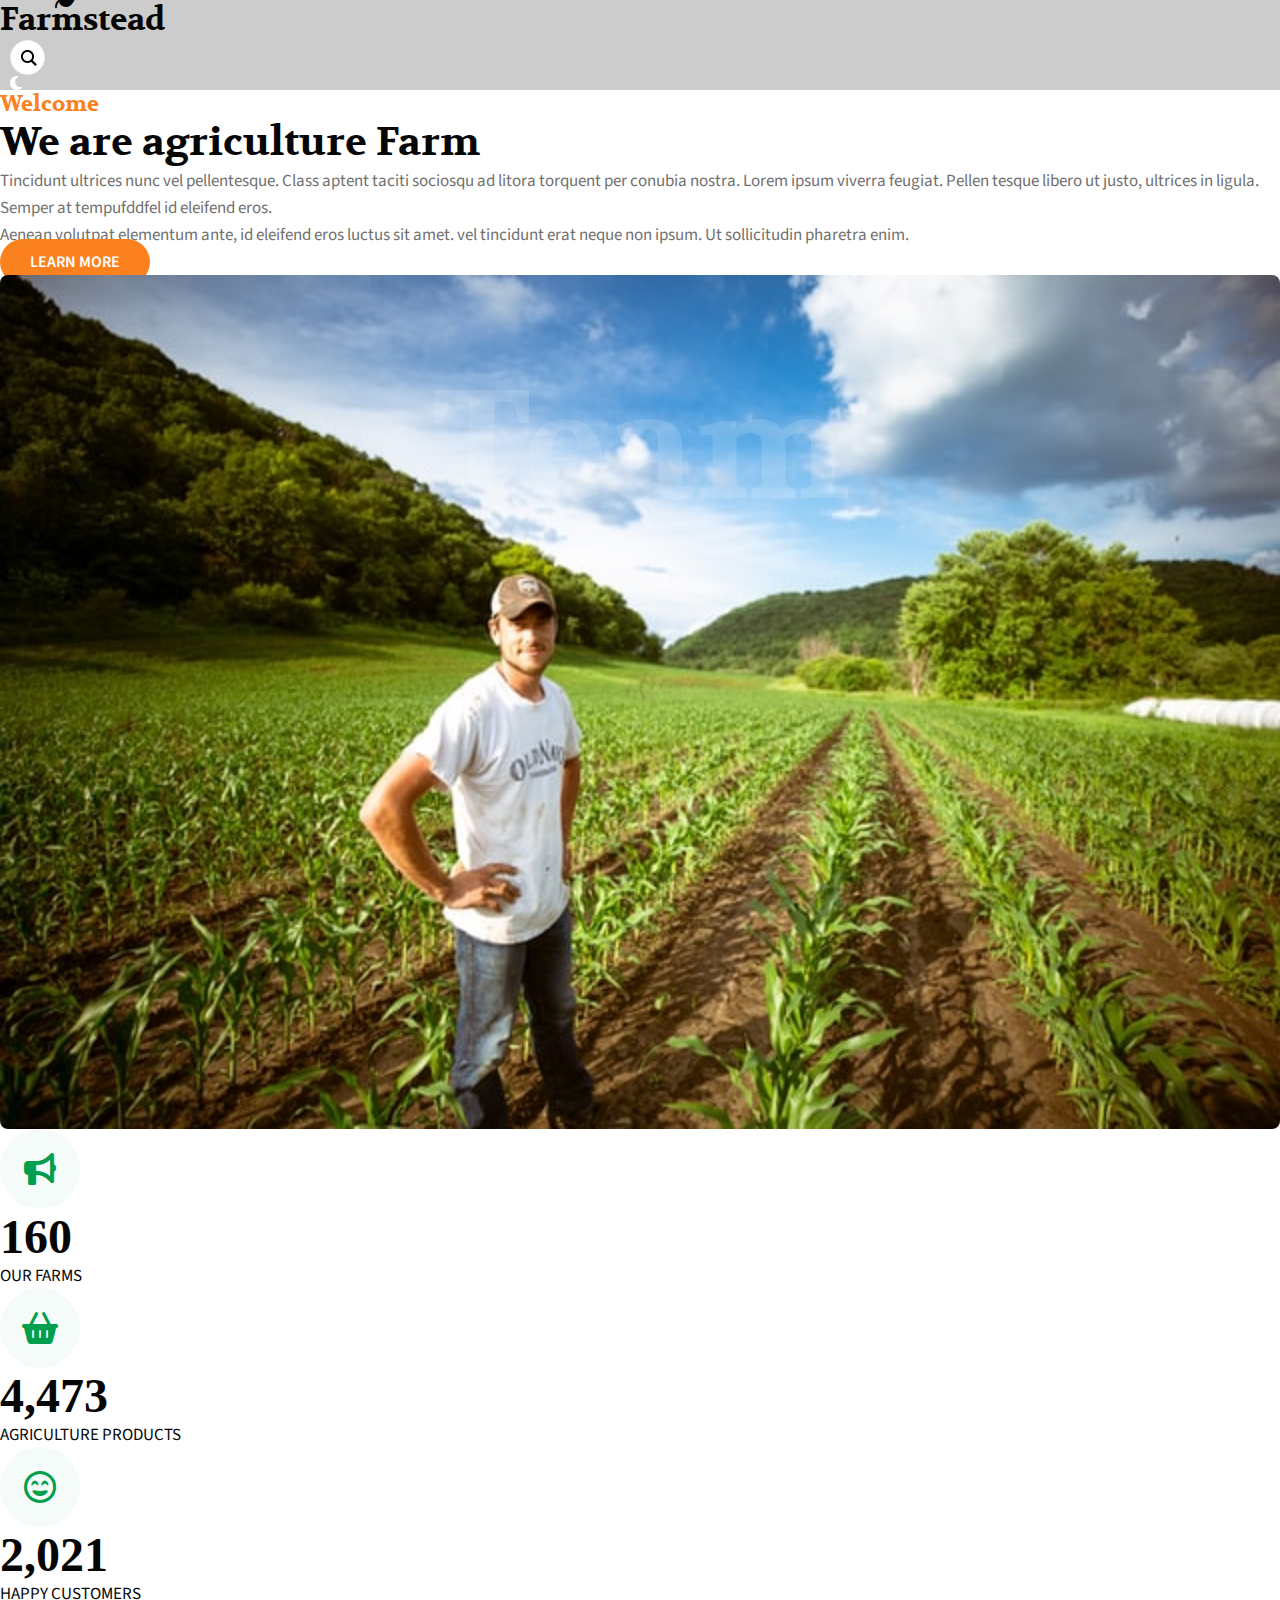
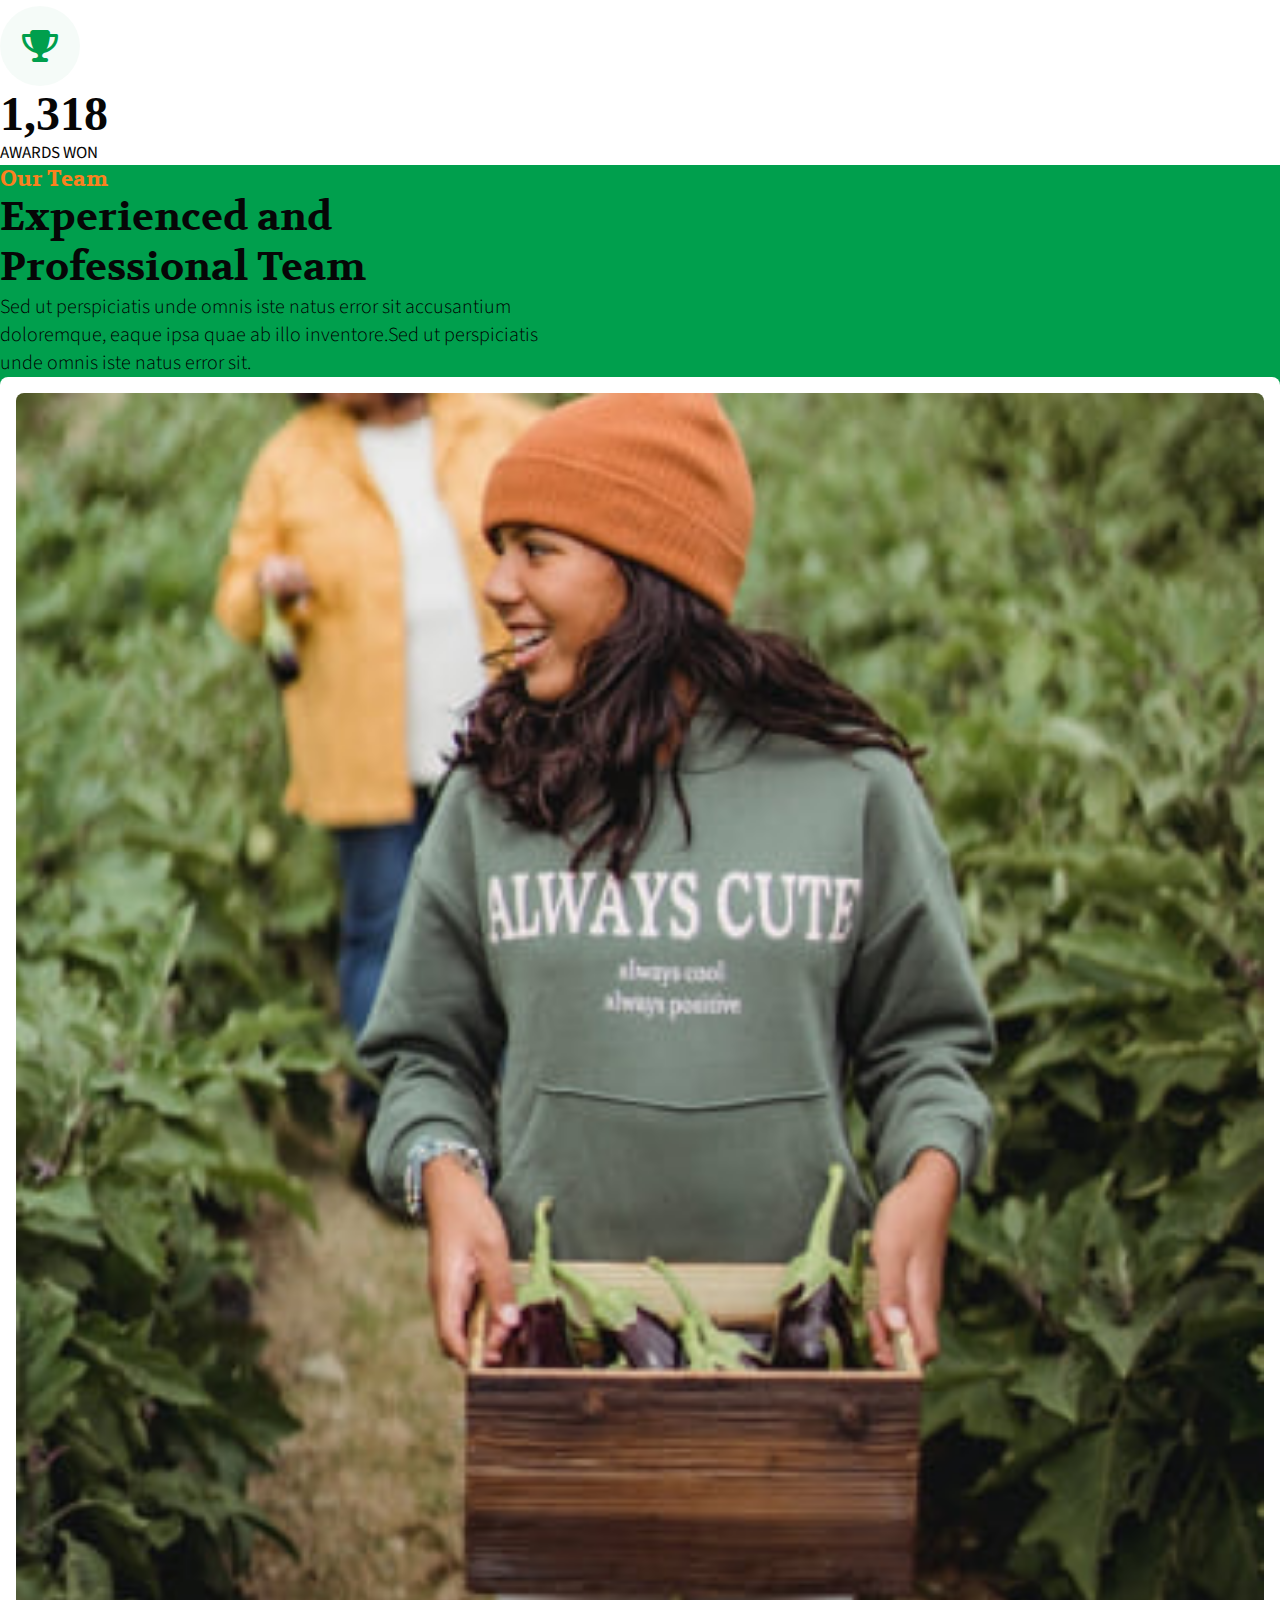
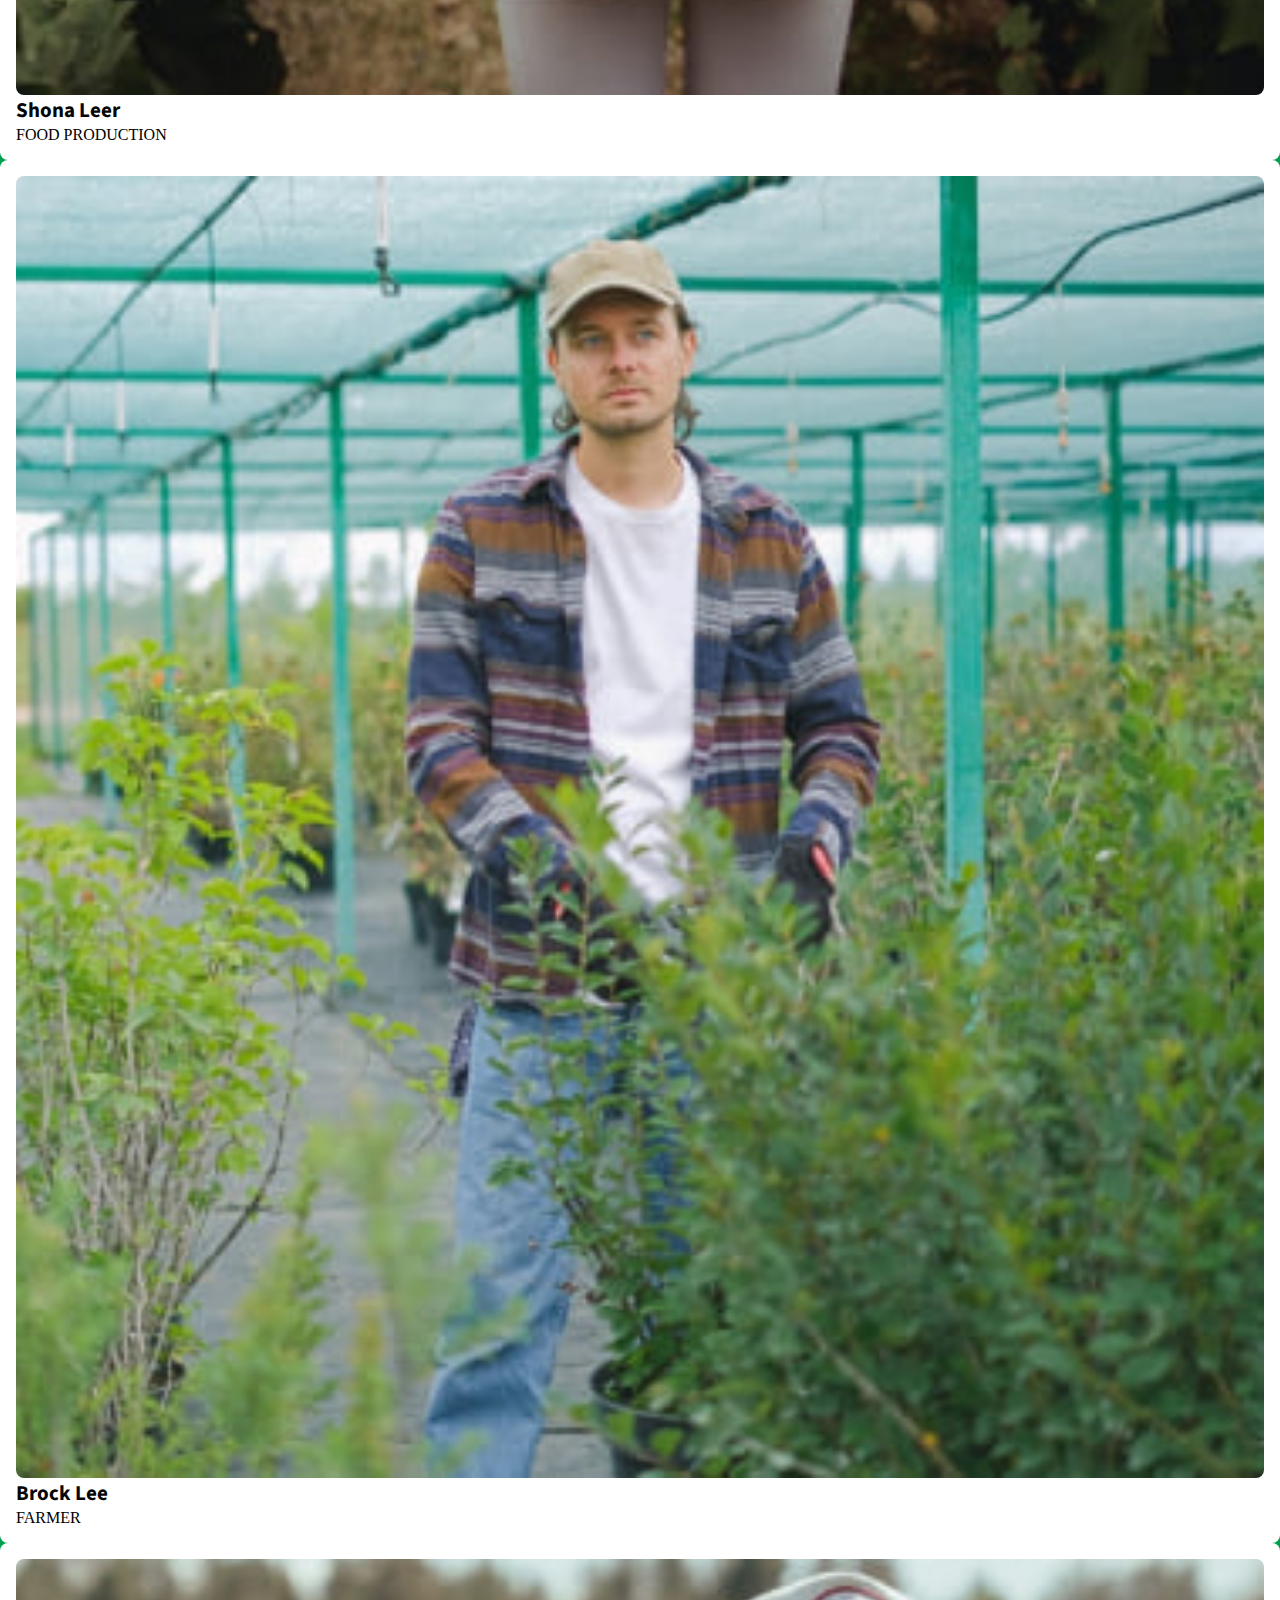
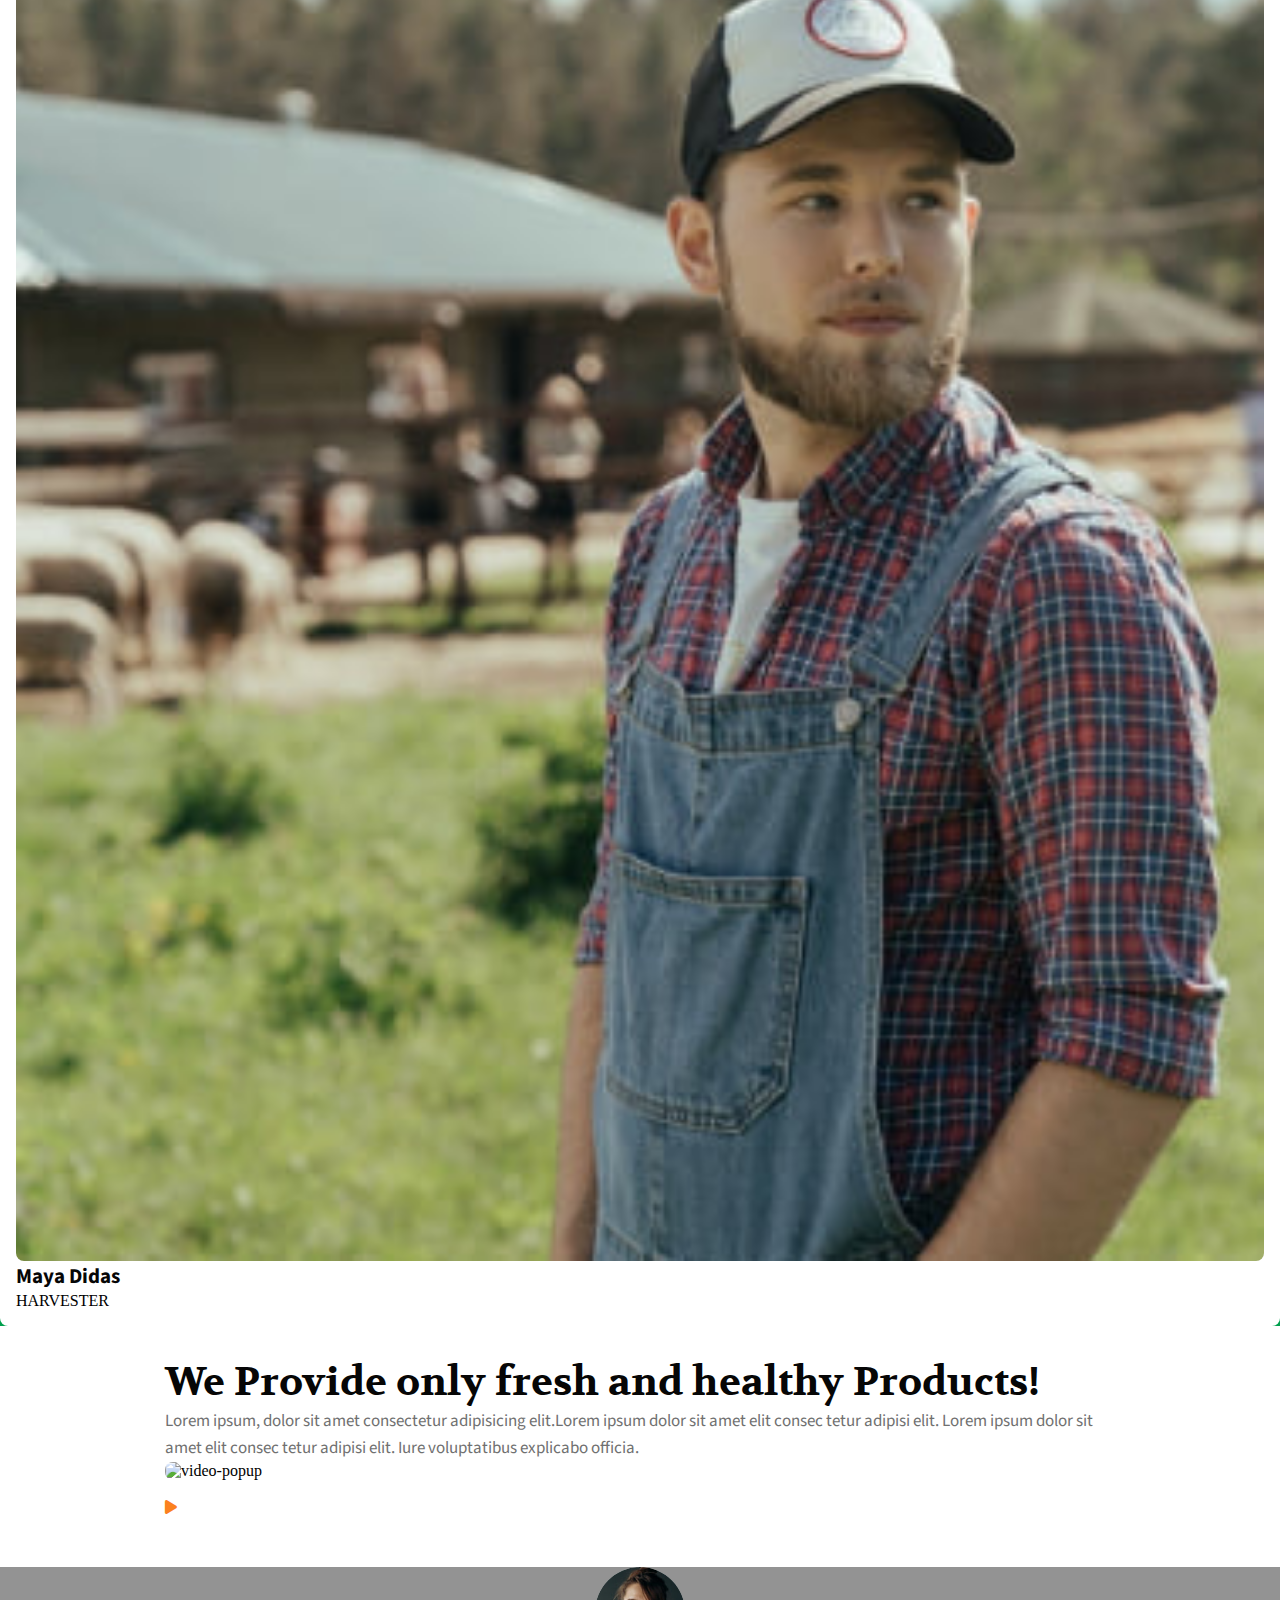
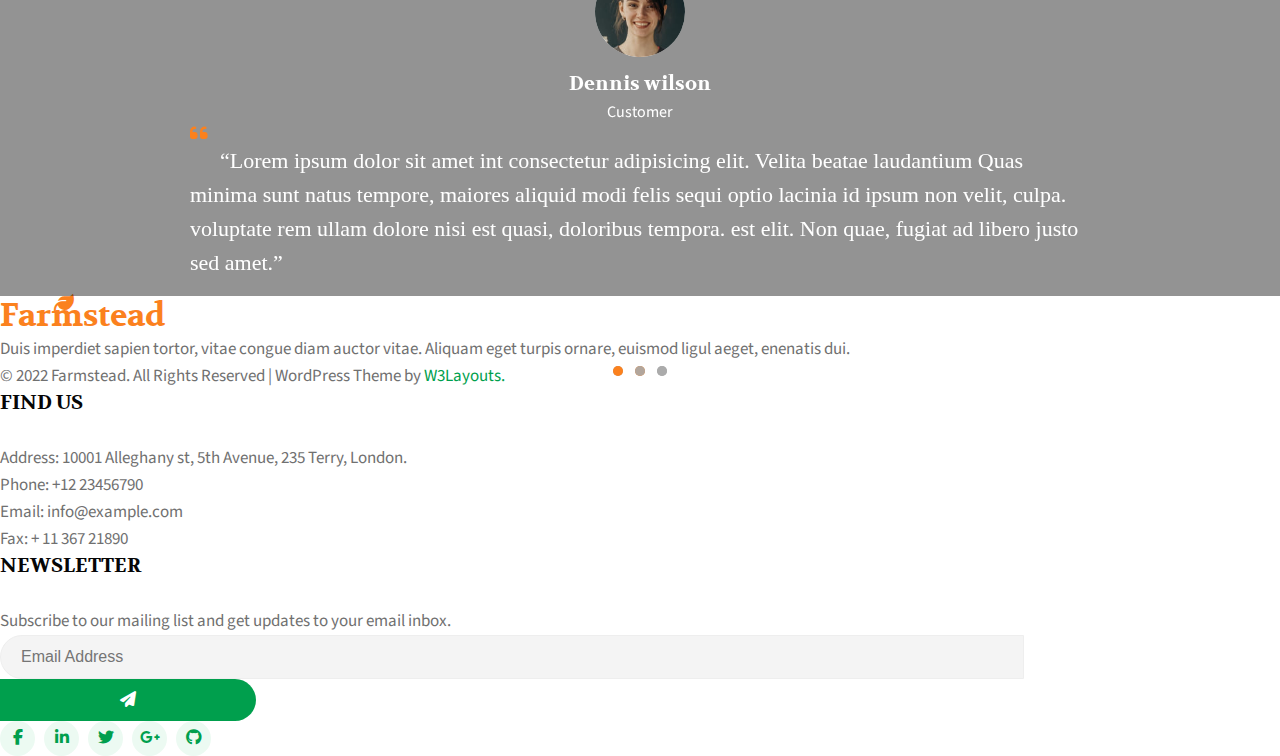
==== commit 28a12012: "fix carousel quote" ====
--- a/src/page/about.html
+++ b/src/page/about.html
@@ -310,7 +310,7 @@
                               Customer </p>
                           </div>
                         </div>
-                        <div class="col-md-9 pl-lg-5 mt-md-0 mt-4 text-md-left text-center">
+                        <div class="col-md-9 pl-lg-5 mt-md-0 mt-4 text-md-left">
                           <span class="fa fa-quote-left"></span>
                           <blockquote>
                             <q>Lorem ipsum dolor sit amet int consectetur adipisicing elit. Velita
@@ -340,7 +340,7 @@
                               Customer </p>
                           </div>
                         </div>
-                        <div class="col-md-9 pl-lg-5 mt-md-0 mt-4 text-md-left text-center">
+                        <div class="col-md-9 pl-lg-5 mt-md-0 mt-4 text-md-left">
                           <span class="fa fa-quote-left"></span>
                           <blockquote>
                             <q>Lorem ipsum dolor sit amet int consectetur adipisicing elit. Velita
@@ -423,6 +423,34 @@
     });
   </script>
   <!-- END MAGNIFIC POPUP -->
+    <!-- OWL CAROUSEL -->
+    <script src="../js/lib/owlCarousel.js"></script>
+    <script>
+      $(document).ready(function () {
+        $("#owl-demo2").owlCarousel({
+          loop: true,
+          margin: 20,
+          nav: false,
+          responsiveClass: true,
+          autoplay: false,
+          autoplayTimeout: 5000,
+          autoplaySpeed: 1000,
+          autoplayHoverPause: false,
+          responsive: {
+            0: {
+              items: 1,
+              nav: false
+            },
+            1000: {
+              items: 1,
+              nav: false,
+              loop: false
+            }
+          }
+        })
+      })
+    </script>
+    <!-- END OWL CAROUSEL -->
 </body>
 
 </html>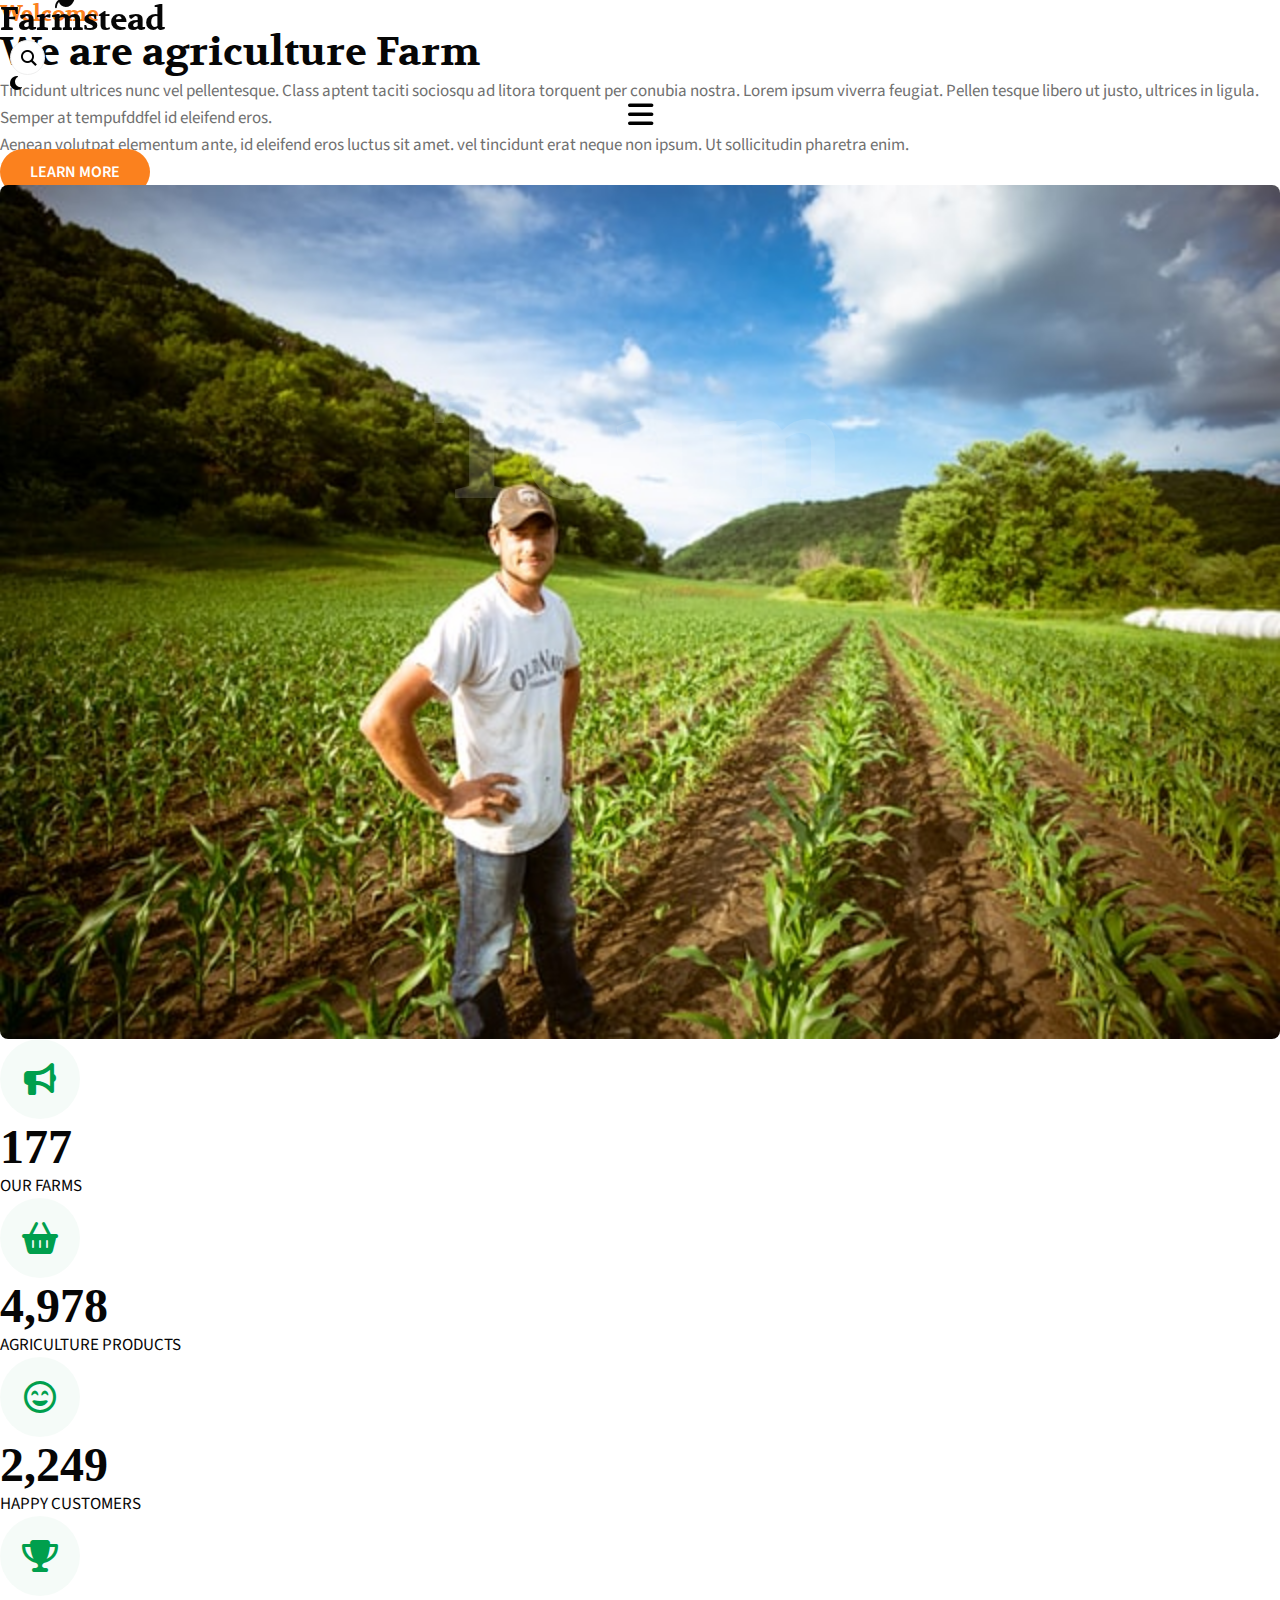
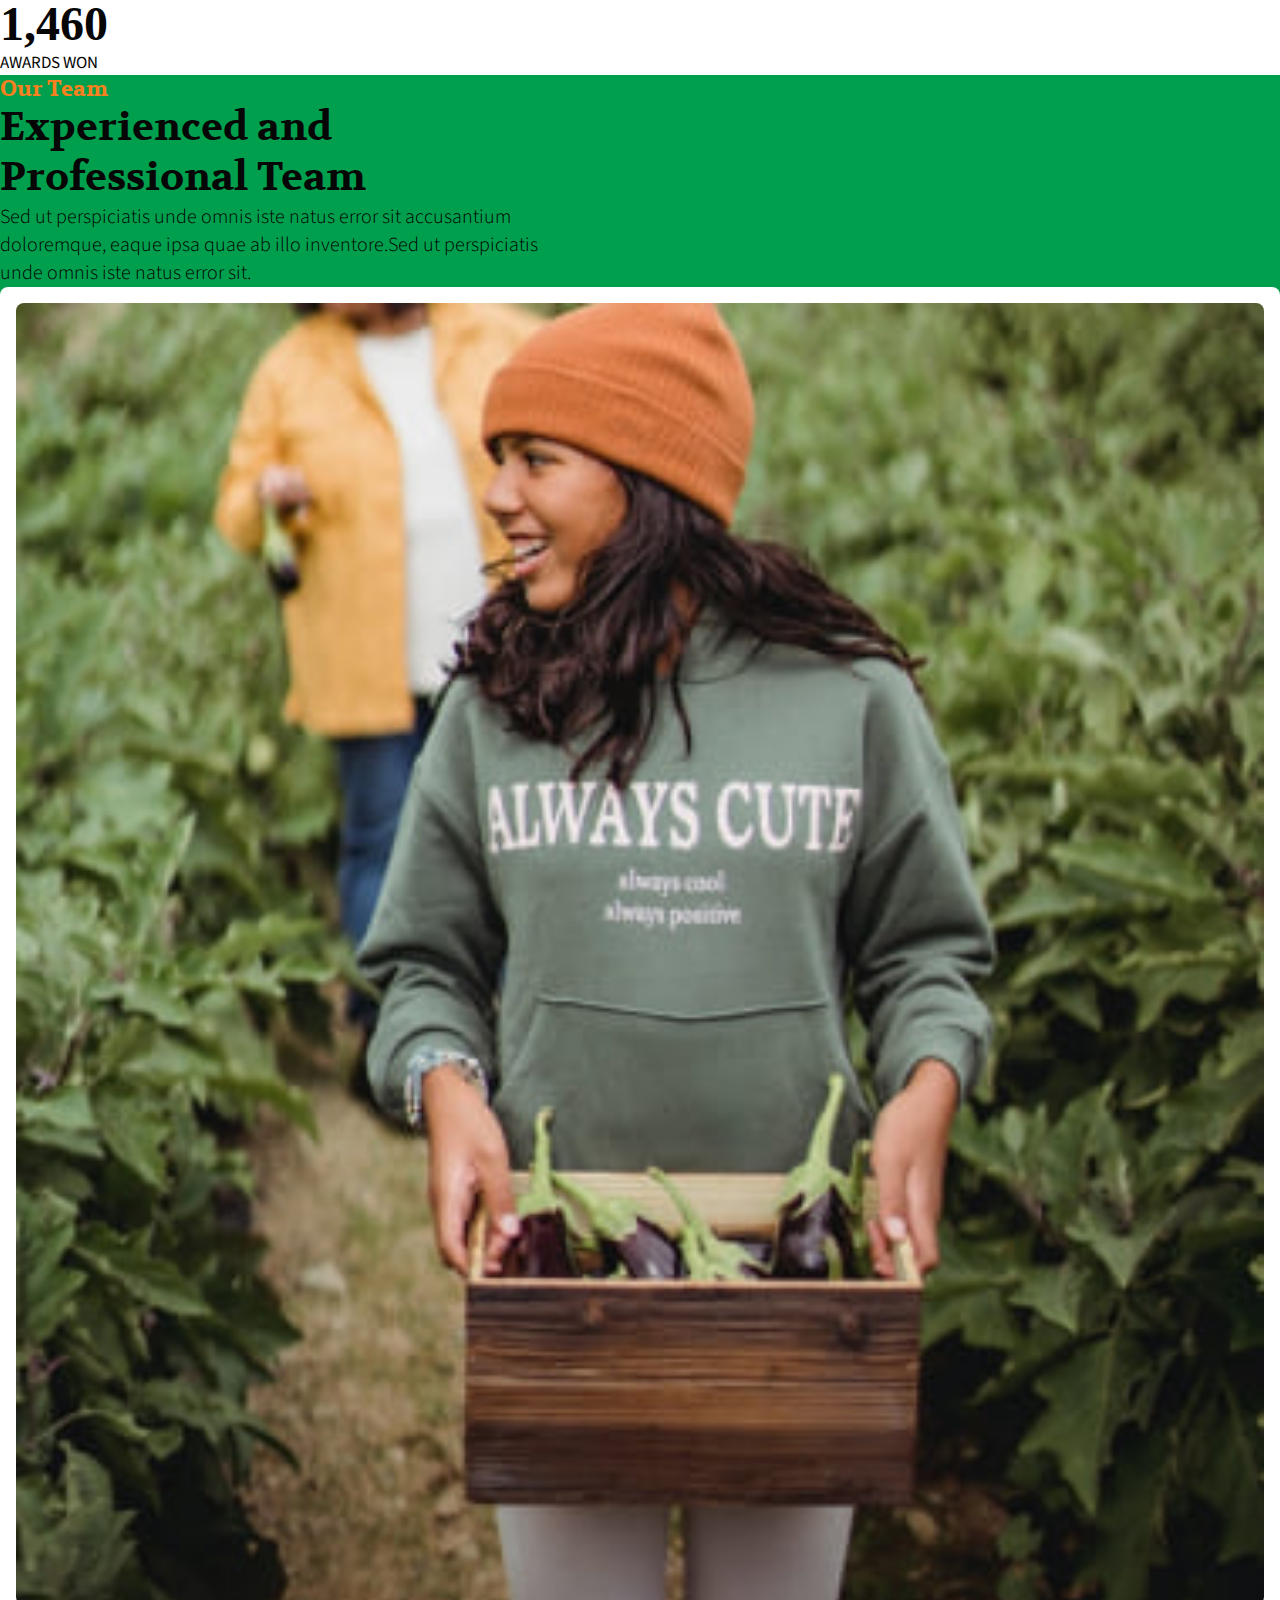
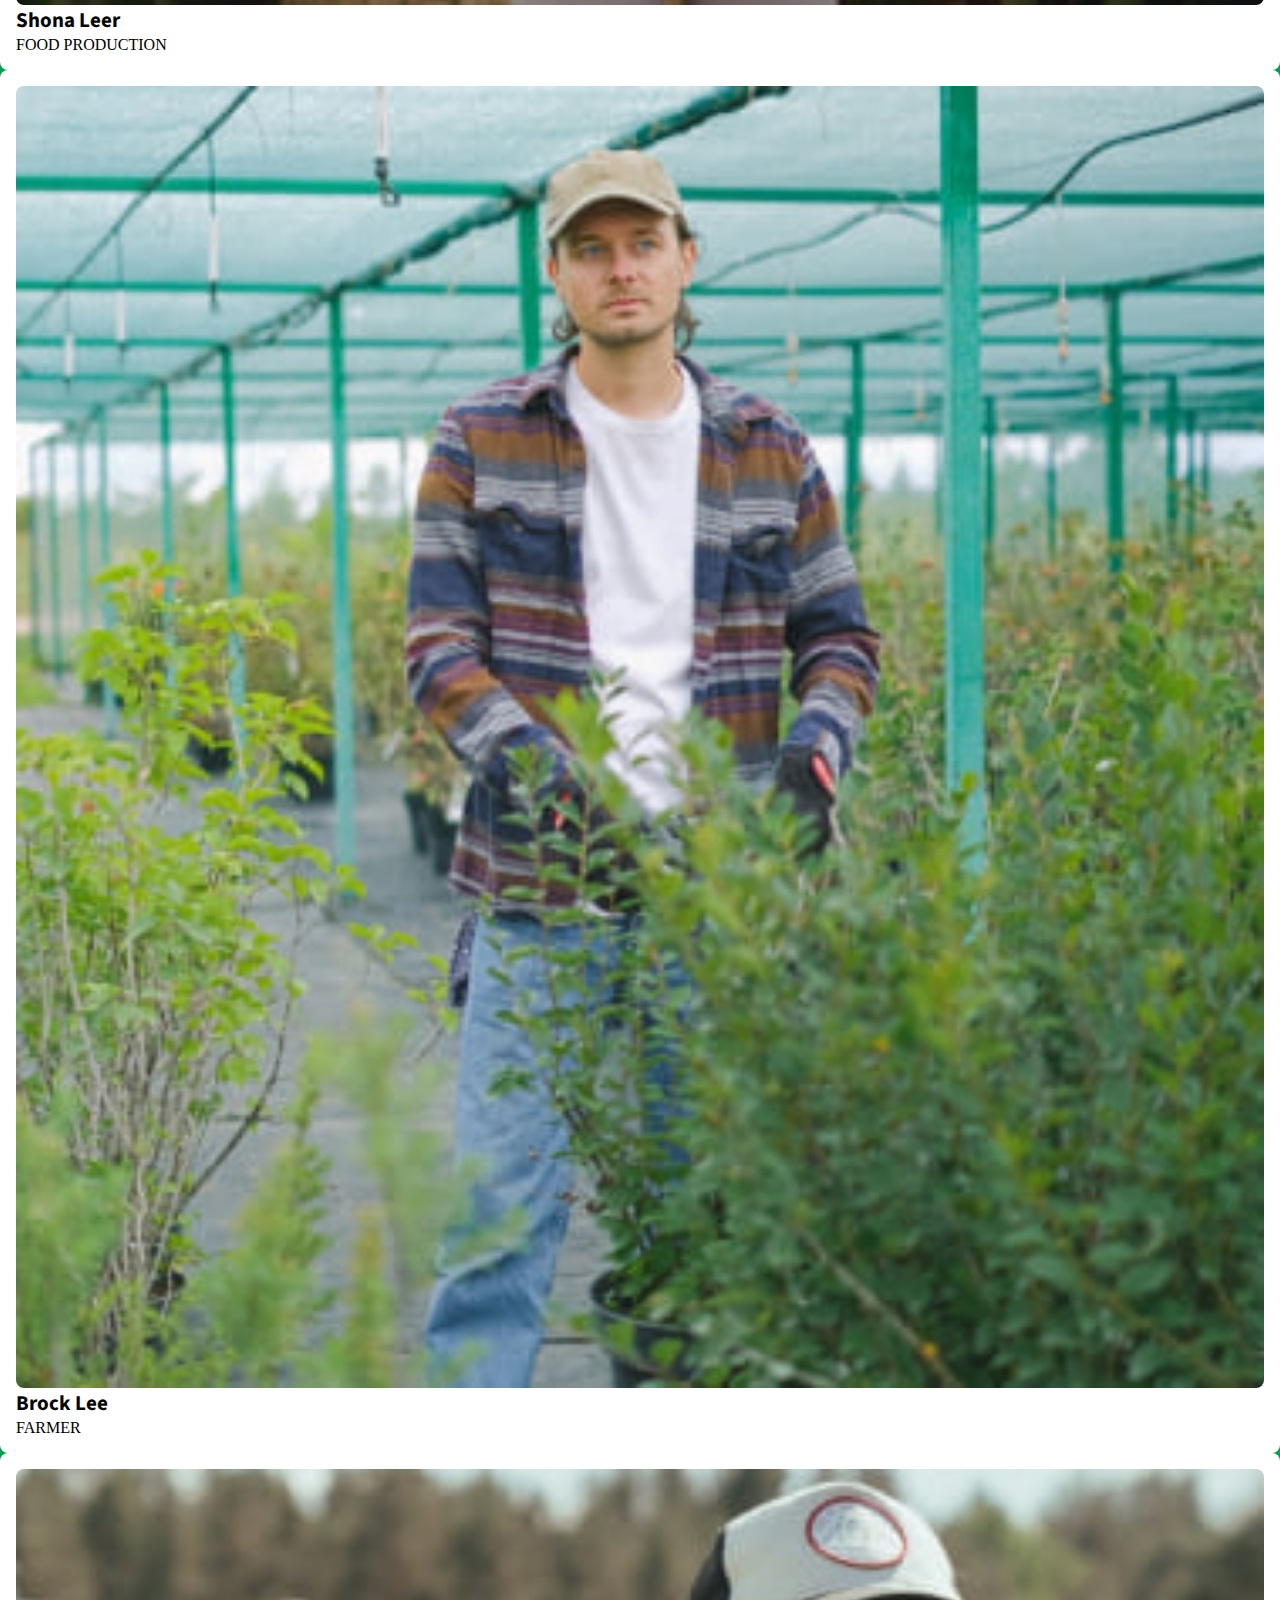
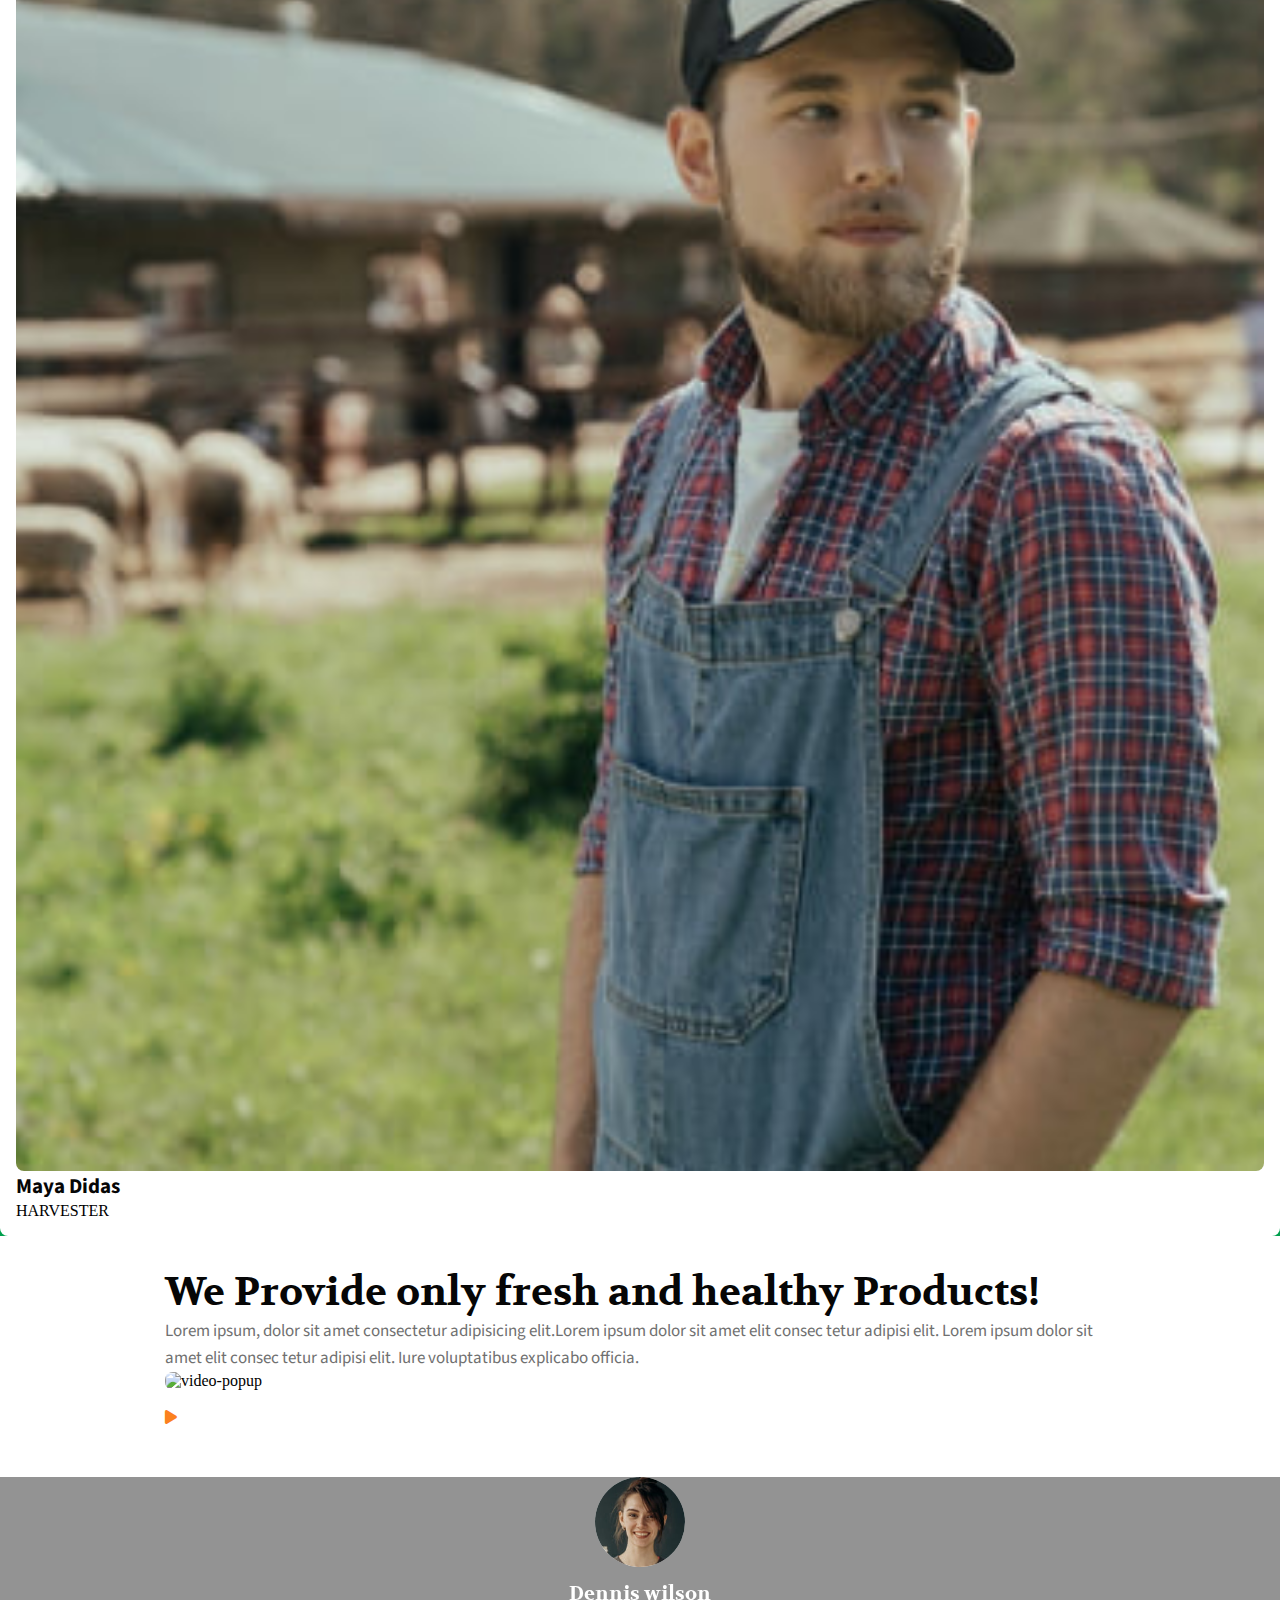
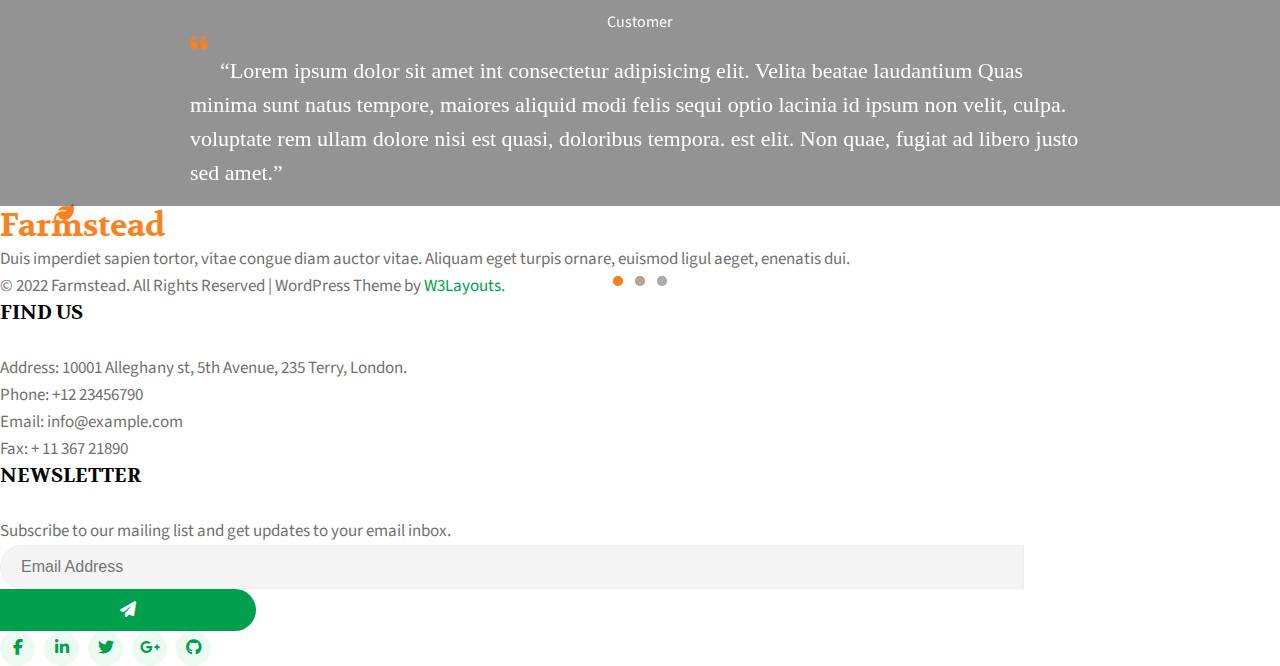
==== commit 6489bda5: "fix navbar all page" ====
--- a/src/page/about.html
+++ b/src/page/about.html
@@ -34,7 +34,7 @@
 </head>
 
 <body>
-  <header id="header" class="main-header fixed-top container-fluid"></header>
+  <header id="header" class="main-header fixed-top"></header>
   <section class="welcome_agriculture_Farm py-5">
     <div class="container py-md-5 py-4">
       <div class="container">
@@ -451,6 +451,41 @@
       })
     </script>
     <!-- END OWL CAROUSEL -->
+      <!-- MENU-JS -->
+  <script>
+    $(window).on("scroll", function () {
+      var scroll = $(window).scrollTop();
+
+      if (scroll >= 80) {
+        $("#header").addClass("nav-fixed");
+      } else {
+        $("#header").removeClass("nav-fixed");
+      }
+    });
+
+    //Main navigation Active Class Add Remove
+    $(".navbar-toggler").on("click", function () {
+      $("header").toggleClass("active");
+    });
+    $(document).on("ready", function () {
+      if ($(window).width() > 991) {
+        $("header").removeClass("active");
+      }
+      $(window).on("resize", function () {
+        if ($(window).width() > 991) {
+          $("header").removeClass("active");
+        }
+      });
+    });
+  </script>
+  <script>
+    $(function () {
+      $('.navbar-toggler').click(function () {
+        $('body').toggleClass('noscroll');
+      })
+    });
+  </script>
+  <!-- EN MENU JS -->
 </body>
 
 </html>--- a/src/css/header_component.css
+++ b/src/css/header_component.css
@@ -1,5 +1,5 @@
 header.main-header {
-  background-color: #ccc;
+  background-color: transparent;
   /* background-color: transparent; */
   padding: 0px;
   transition: all 0.4s ease 0s;
@@ -7,6 +7,21 @@
   display: grid;
   align-items: center;
   /* box-shadow: 0 3px 9px rgb(0 0 0 / 5%); */
+}
+header.nav-fixed {
+  padding: 0px;
+  border-bottom: none;
+  z-index: 99 !important;
+  background-color: #fff;
+  box-shadow: 0 3px 6px 0 rgb(0 0 0 / 5%);
+  height: 70px;
+}
+.fixed-top {
+  position: fixed;
+  top: 0;
+  right: 0;
+  left: 0;
+  z-index: 1030;
 }
 .navbar {
   justify-content: space-between;
@@ -25,6 +40,12 @@
   left: 55px;
   font-size: 20px;
 }
+.nav-fixed .navbar-brand {
+  color: #060606;
+}
+.fa-leaf:before {
+  content: "";
+}
 .navbar .search-right {
   margin: 0 10px 0 10px;
 }
@@ -34,13 +55,17 @@
   padding: 0 10px;
   width: 35px;
   height: 35px;
-  -webkit-border-radius: 10em;
-  -moz-border-radius: 10em;
   border-radius: 10em;
-  -webkit-transition: all 0.5s;
-  -moz-transition: all 0.5s;
   transition: all 0.5s;
   cursor: pointer;
+}
+#demo-2 input[type=search]:focus {
+  width: 200px;
+  padding-left: 32px;
+  color: #000;
+  background-color: #fff;
+  cursor: auto;
+  padding-right: 15px;
 }
 .w3l-breadcrumb {
   display: block;
@@ -77,6 +102,8 @@
   height: 24px;
   padding: 0px 0;
   margin-left: 10px;
+}
+.nav-fixed .mode-container {
   color: #fff;
 }
 .mode-container i.fa-sun {
@@ -86,16 +113,9 @@
   display: block;
   cursor: pointer;
 }
-/* .fa-moon:after {
-  content: "";
-  position: absolute;
-  width: 12px;
-  height: 18px;
-  border: 2px solid transparent;
-  box-shadow: 0 0 0 2px;
-  top: 8px;
-  left: 2px;
-} */
+.nav-fixed .fa-moon, .nav-fixed .fa-moon:after {
+  color: #060606;
+}
 .mode-container:hover {
   color: #fb811e;
 }
@@ -107,14 +127,16 @@
 }
 ul#menu {
   margin: 0;
-  color: #fff;
   z-index: 99;
   font-size: 29px;
+}
+ul#menu:hover {
+  color: #fb811e;
 }
 nav ul li {
   text-align: center;
 }
-ul#menu>li {
+ul#menu > li {
   float: left;
   list-style-type: none;
   position: relative;
@@ -132,7 +154,7 @@
   text-align: center;
   margin: 0;
 }
-ul#menu input:checked~ul.submenu {
+ul#menu input:checked ~ ul.submenu {
   max-height: 400px;
   transition: max-height 0.5s ease-in;
 }
@@ -167,4 +189,4 @@
 }
 nav ul li a:hover {
   color: #fb811e;
-}+}
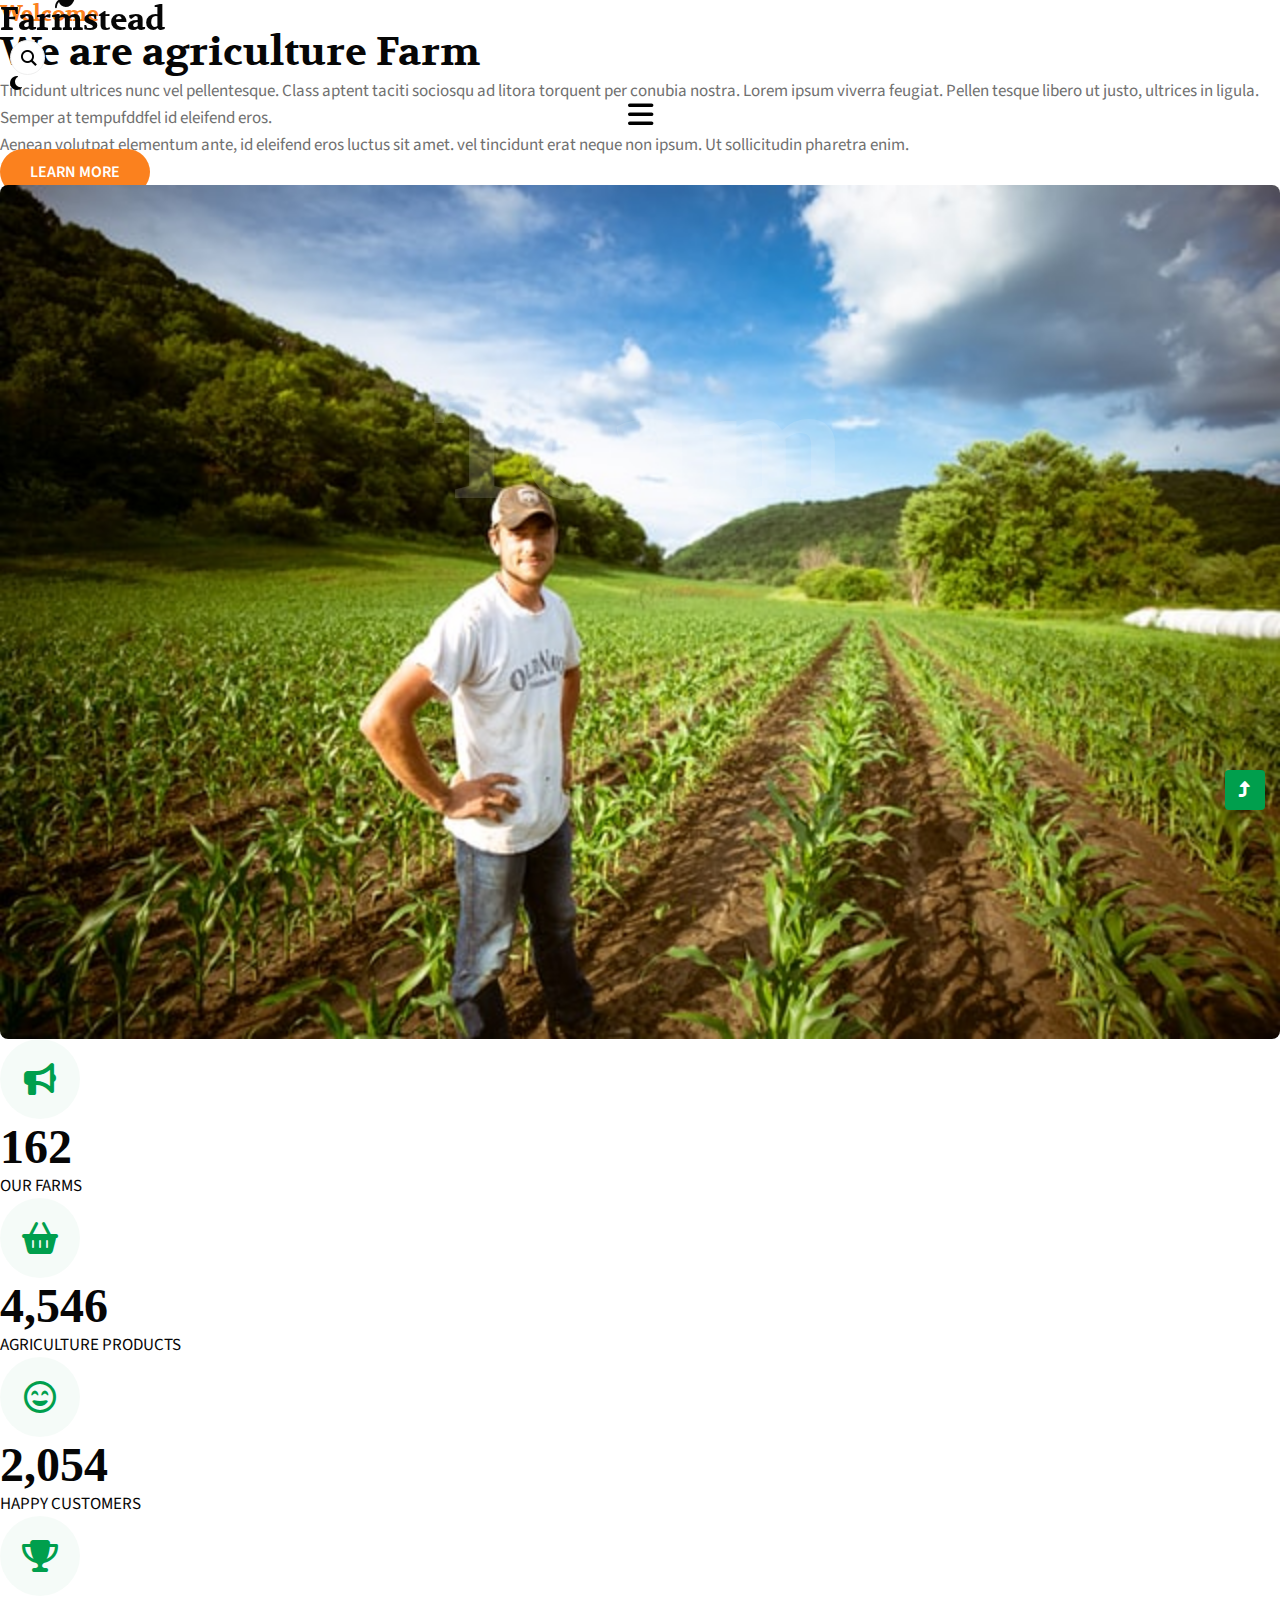
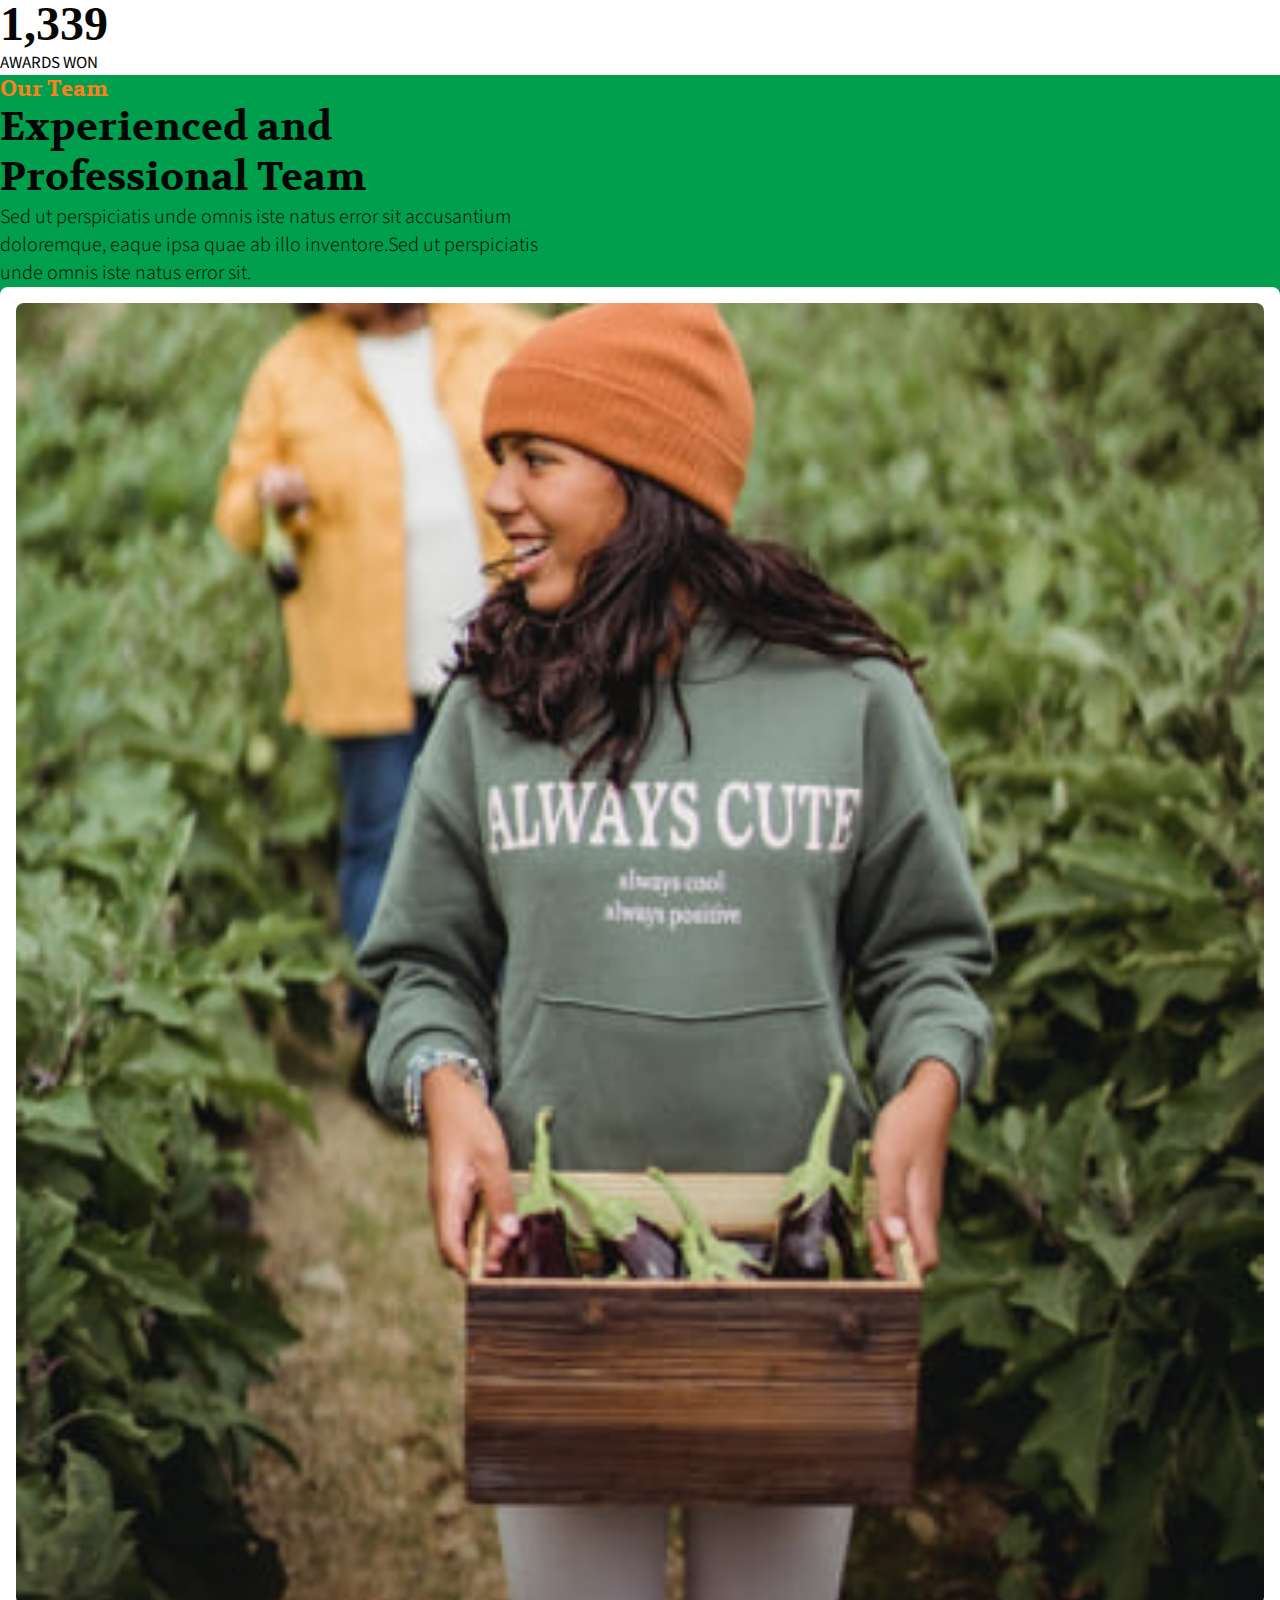
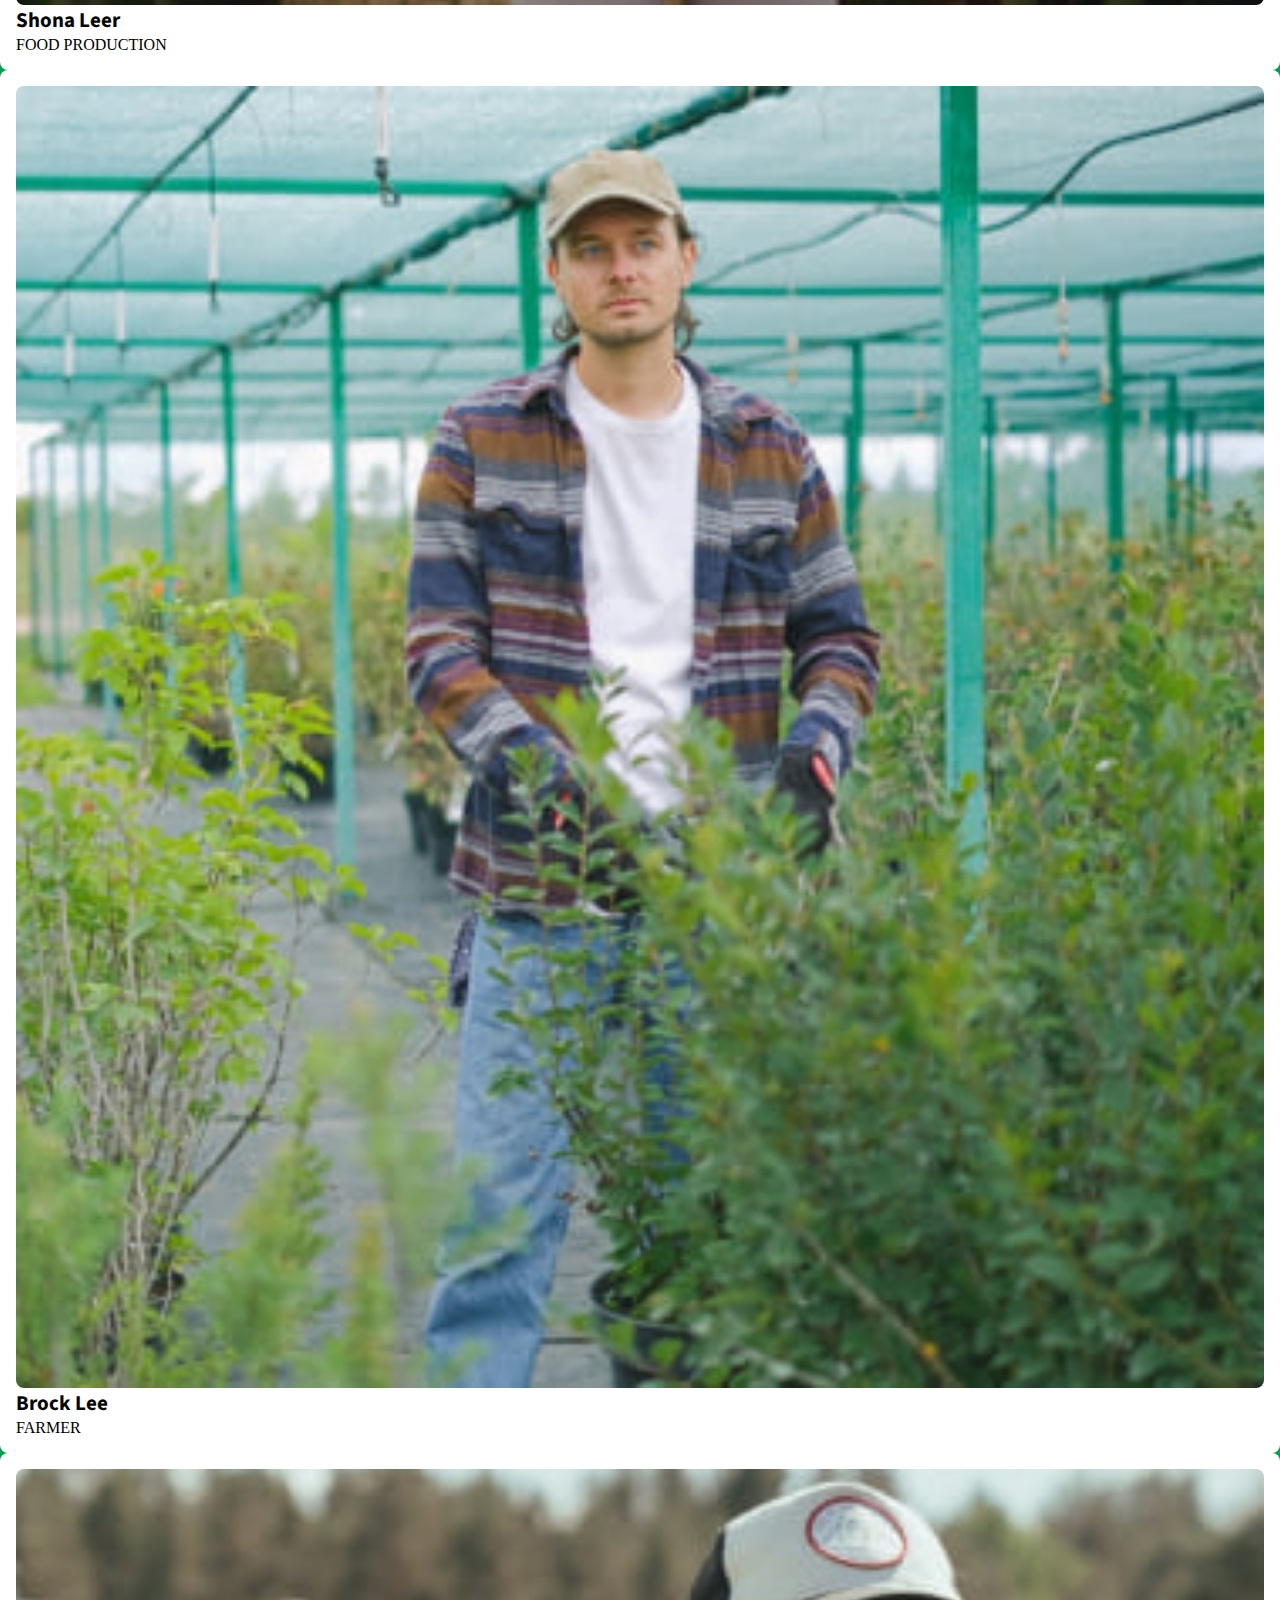
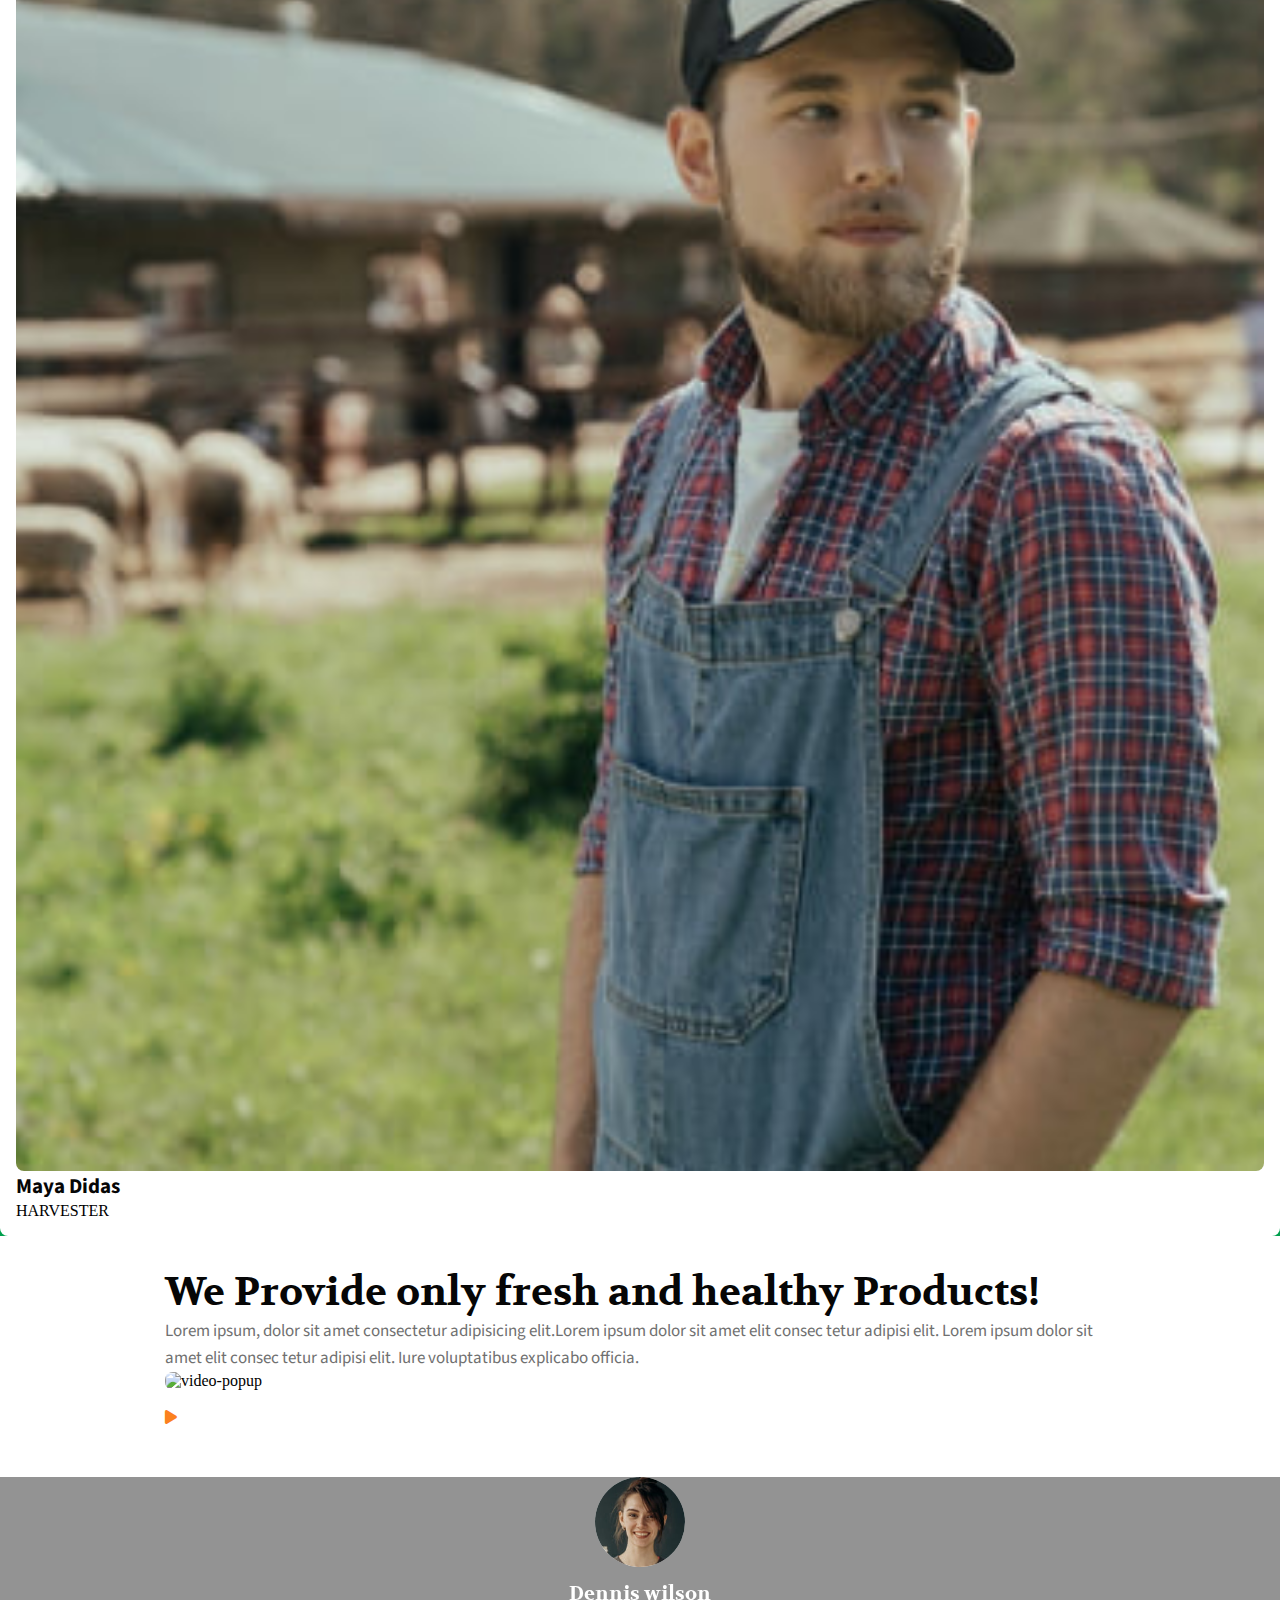
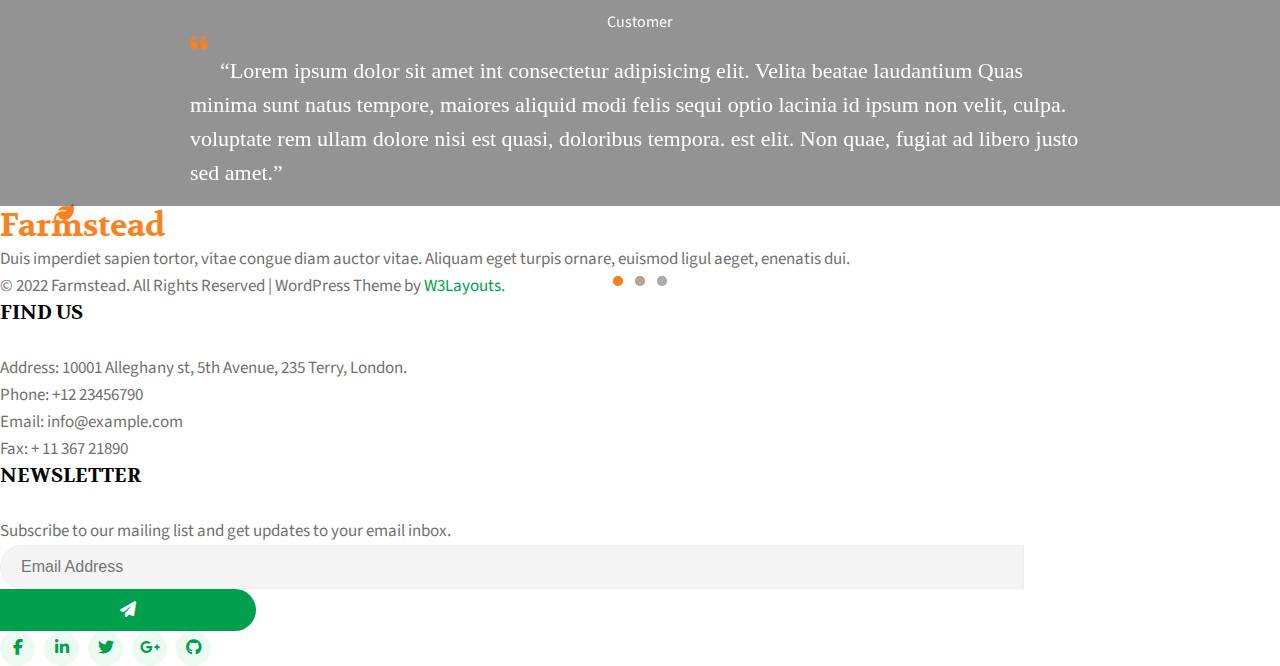
==== commit 29ac34ff: "add move top button" ====
--- a/src/page/about.html
+++ b/src/page/about.html
@@ -485,7 +485,29 @@
       })
     });
   </script>
-  <!-- EN MENU JS -->
+  <!-- END MENU JS -->
+  <!-- MOVE TOP -->
+  <script>
+    // When the user scrolls down 20px from the top of the document, show the button
+    window.onscroll = function () {
+      scrollFunction()
+    };
+  
+    function scrollFunction() {
+      if (document.body.scrollTop > 20 || document.documentElement.scrollTop > 20) {
+        document.getElementById("movetop").style.display = "block";
+      } else {
+        document.getElementById("movetop").style.display = "none";
+      }
+    }
+  
+    // When the user clicks on the button, scroll to the top of the document
+    function topFunction() {
+      document.body.scrollTop = 0;
+      document.documentElement.scrollTop = 0;
+    }
+  </script>
+  <!-- END MOVE TOP -->
 </body>
 
 </html>--- a/src/css/footer_component.css
+++ b/src/css/footer_component.css
@@ -85,3 +85,28 @@
   text-transform: uppercase;
   color: #060606;
 }
+#movetop {
+  position: fixed;
+  bottom: 90px;
+  right: 15px;
+  z-index: 9;
+  font-size: 16px;
+  border: none;
+  outline: none;
+  cursor: pointer;
+  color: #fff;
+  width: 40px;
+  height: 40px;
+  background: #009f4d;
+  border-radius: 4px;
+  padding: 0;
+}
+#movetop:hover {
+  opacity: .8;
+}
+#movetop .fa {
+  display: inline-block;
+  font: normal normal normal 14px/1 FontAwesome;
+  font-size: inherit;
+  text-rendering: auto;
+}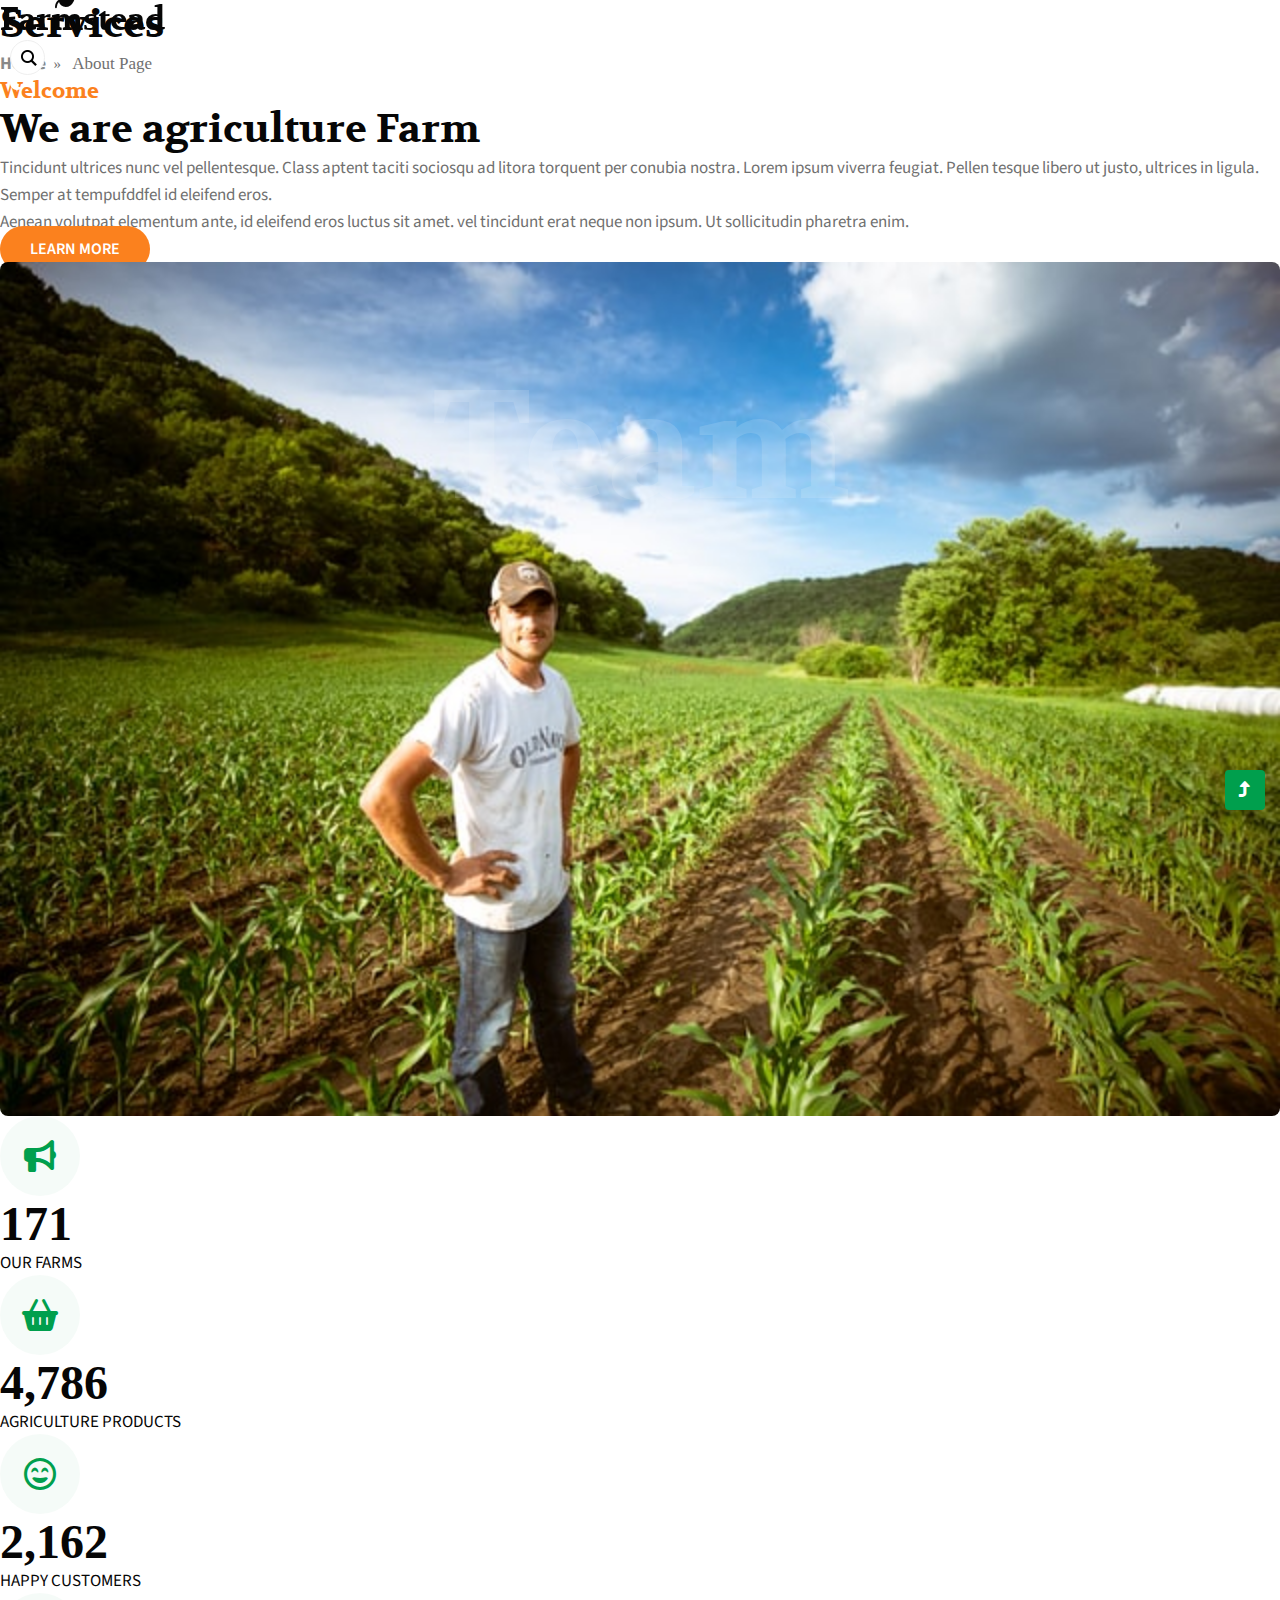
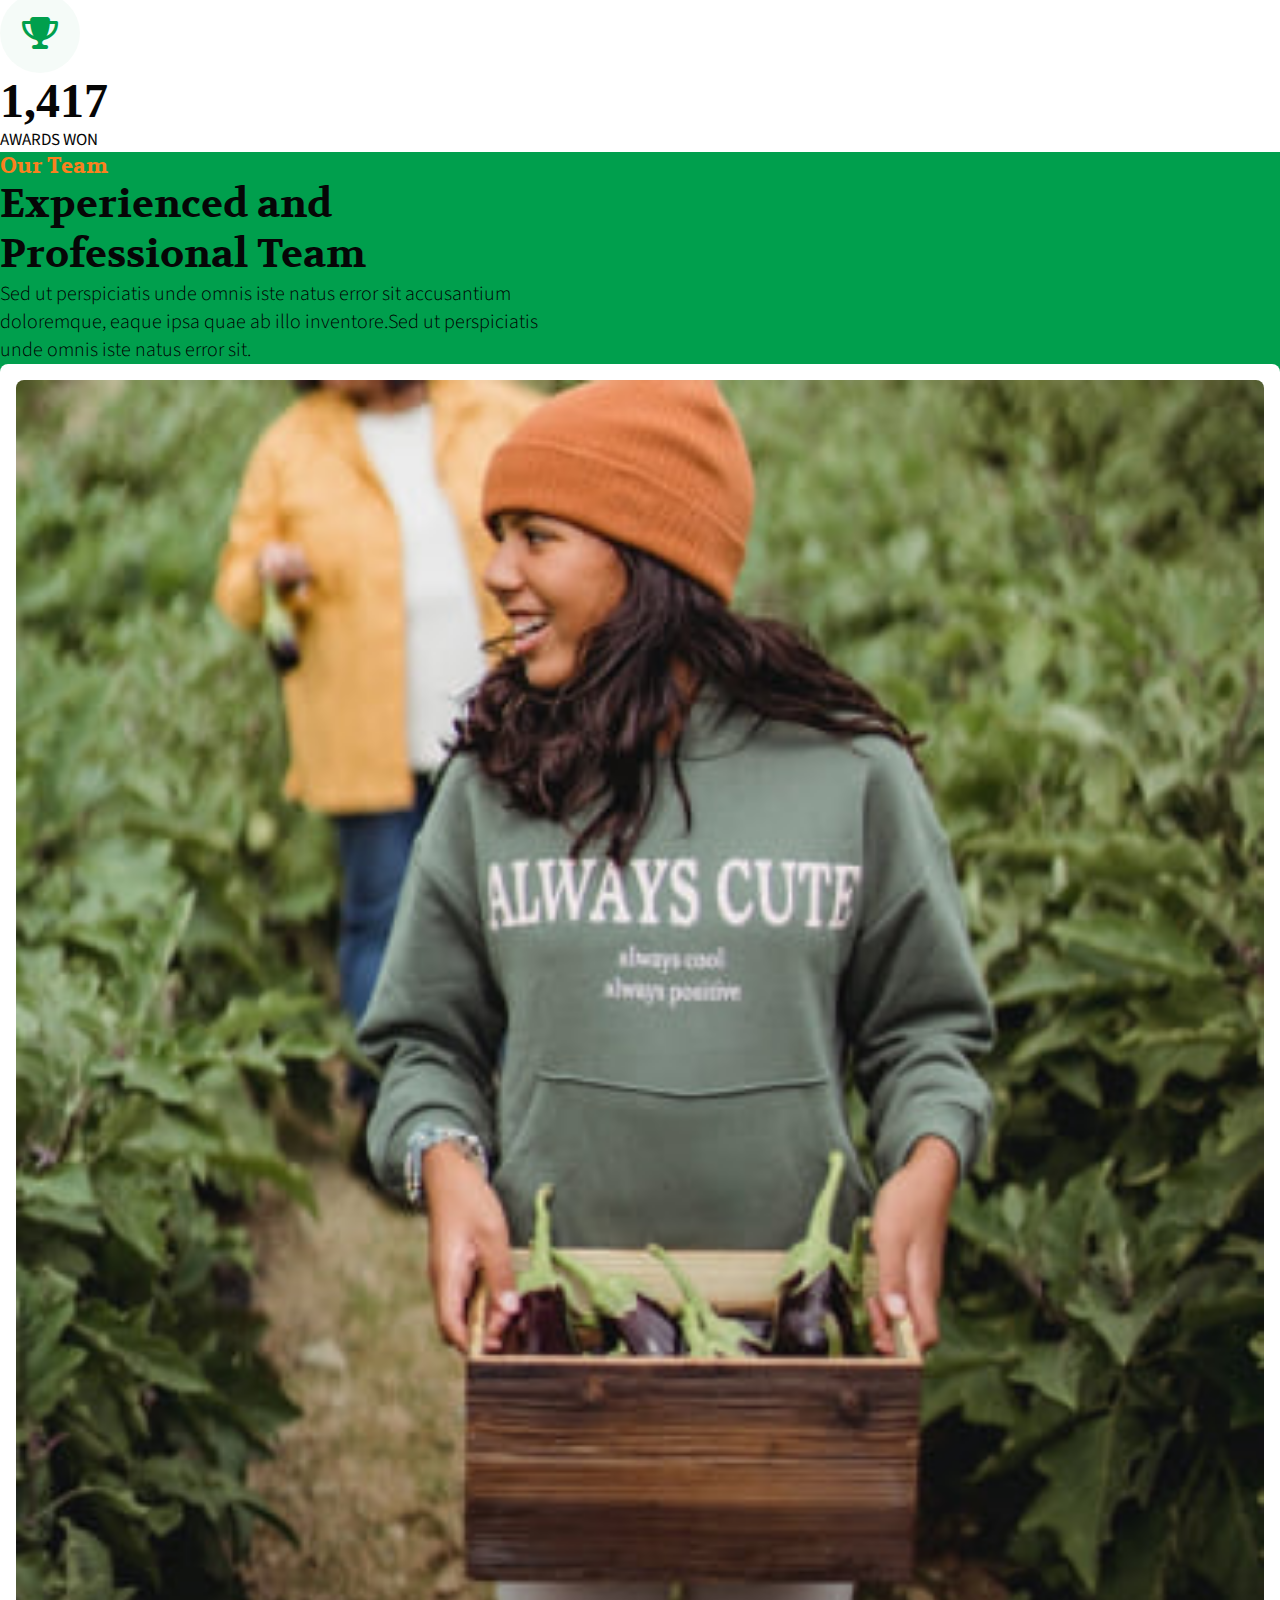
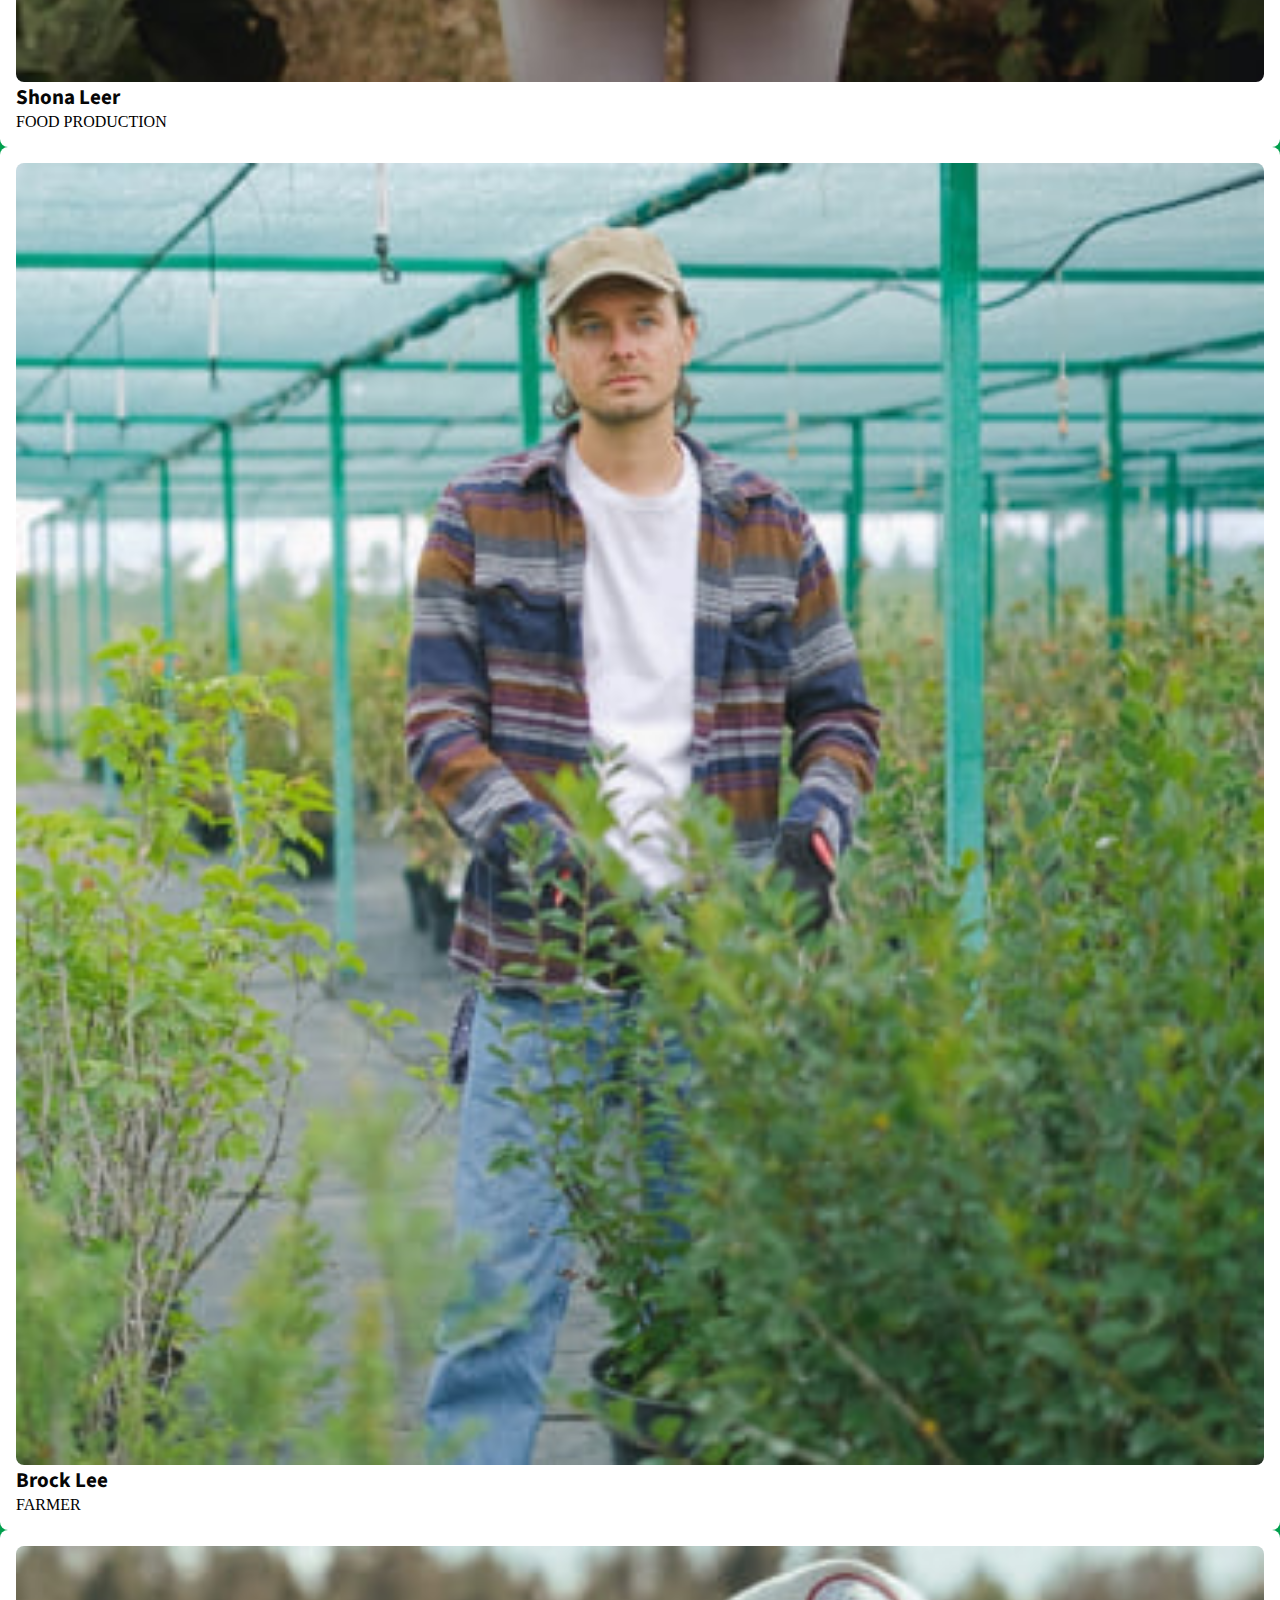
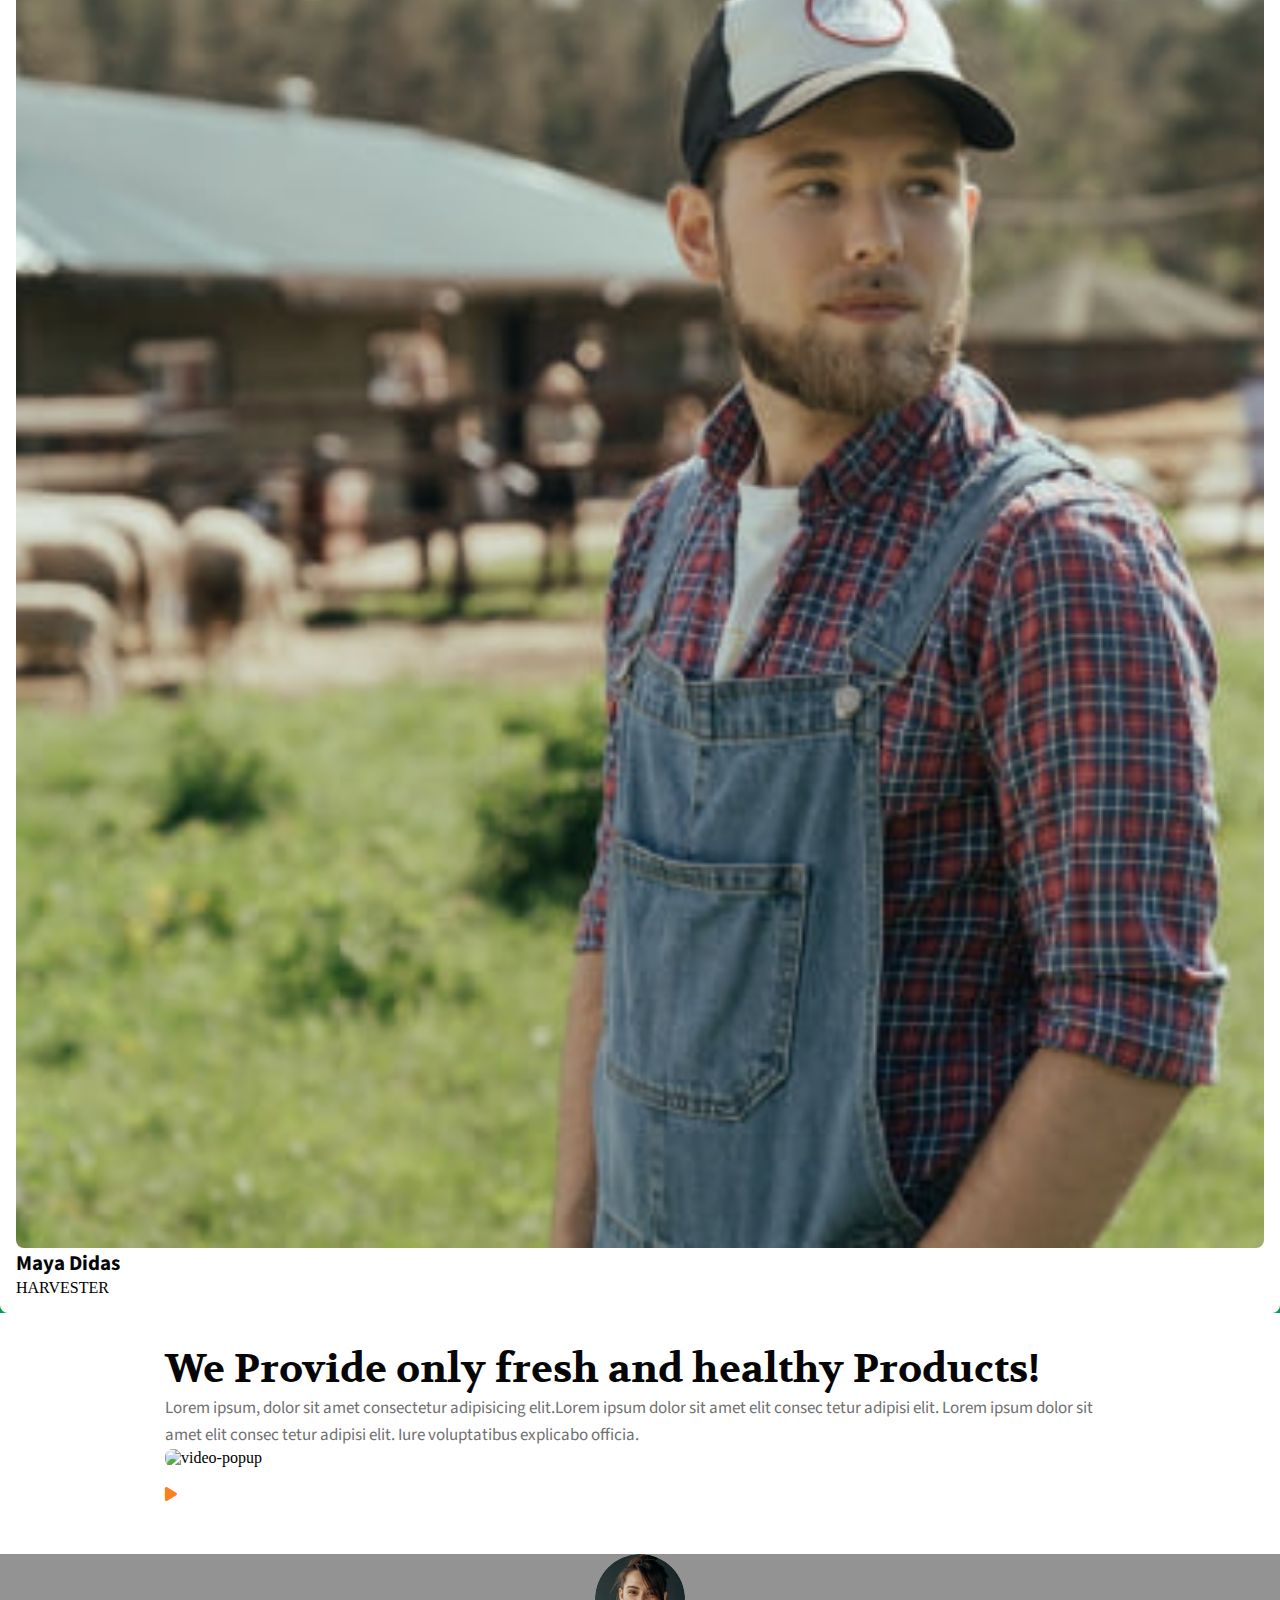
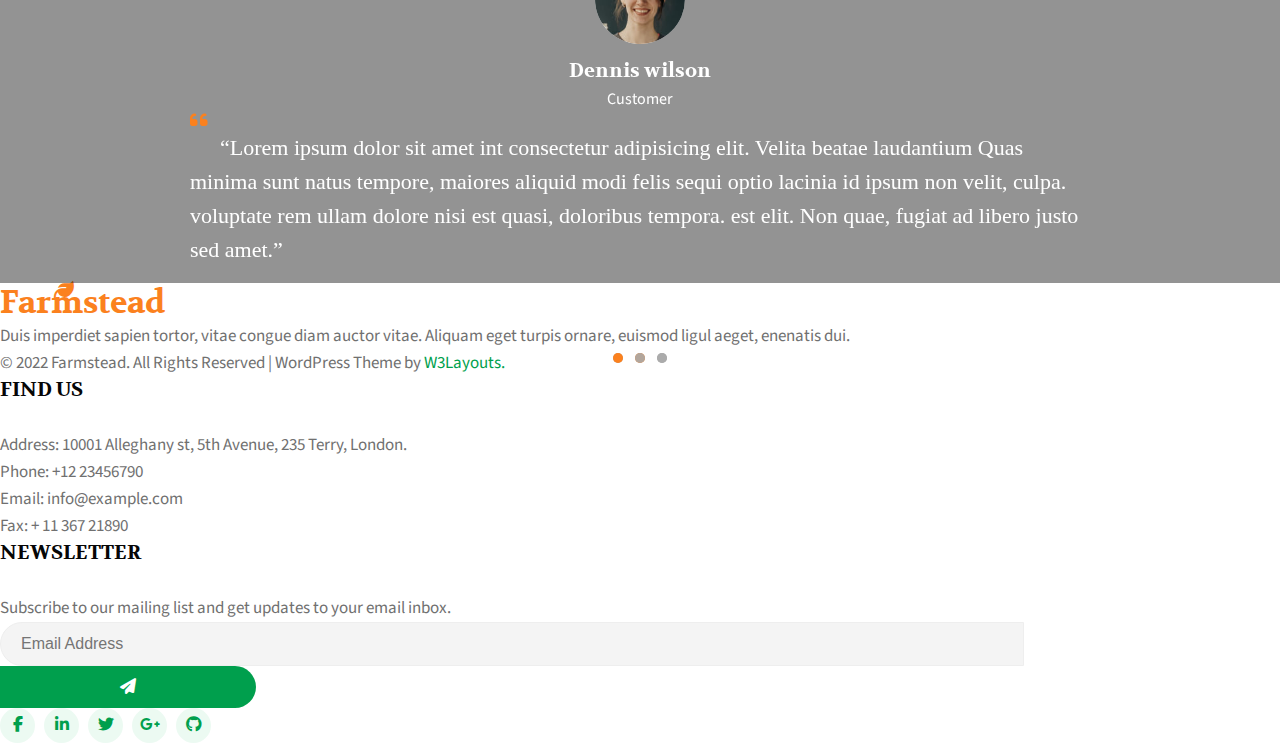
==== commit 5c183eb8: "fix navbar" ====
--- a/src/page/about.html
+++ b/src/page/about.html
@@ -35,6 +35,23 @@
 
 <body>
   <header id="header" class="main-header fixed-top"></header>
+  <div class="inner-banner">
+    <style>
+      .inner-banner {
+        background-image: url(https://wp.w3layouts.com/farmstead/wp-content/themes/farmstead/assets/images/inner-banner.png);
+      }
+    </style>
+    <section class="w3l-breadcrumb py-5">
+      <div class="container py-lg-5 py-sm-4 mt-5 ServicesPageBanner">
+        <h4 class="large-title font-weight-bold mb-2 ServicesPageBanner">
+          Services</h4>
+        <ul class="breadcrumbs-custom-path AllBreadcrumbs">
+          <a href="./home.html" rel="nofollow">Home</a>&nbsp;&nbsp;»&nbsp;&nbsp;
+          <span class="p-paragraph slug_name"></span>
+        </ul>
+      </div>
+    </section>
+  </div>
   <section class="welcome_agriculture_Farm py-5">
     <div class="container py-md-5 py-4">
       <div class="container">
@@ -389,69 +406,69 @@
   <script src="../js/lib/jquery.magnific-popup.min.js"></script>
   <script>
     $(document).ready(function () {
-        $('.popup-with-zoom-anim').magnificPopup({
-            type: 'inline',
-
-            fixedContentPos: false,
-            fixedBgPos: true,
-
-            overflowY: 'auto',
-
-            closeBtnInside: true,
-            preloader: false,
-
-            midClick: true,
-            removalDelay: 300,
-            mainClass: 'my-mfp-zoom-in'
-        });
-
-        $('.popup-with-move-anim').magnificPopup({
-            type: 'inline',
-
-            fixedContentPos: false,
-            fixedBgPos: true,
-
-            overflowY: 'auto',
-
-            closeBtnInside: true,
-            preloader: false,
-
-            midClick: true,
-            removalDelay: 300,
-            mainClass: 'my-mfp-slide-bottom'
-        });
+      $('.popup-with-zoom-anim').magnificPopup({
+        type: 'inline',
+
+        fixedContentPos: false,
+        fixedBgPos: true,
+
+        overflowY: 'auto',
+
+        closeBtnInside: true,
+        preloader: false,
+
+        midClick: true,
+        removalDelay: 300,
+        mainClass: 'my-mfp-zoom-in'
+      });
+
+      $('.popup-with-move-anim').magnificPopup({
+        type: 'inline',
+
+        fixedContentPos: false,
+        fixedBgPos: true,
+
+        overflowY: 'auto',
+
+        closeBtnInside: true,
+        preloader: false,
+
+        midClick: true,
+        removalDelay: 300,
+        mainClass: 'my-mfp-slide-bottom'
+      });
     });
   </script>
   <!-- END MAGNIFIC POPUP -->
-    <!-- OWL CAROUSEL -->
-    <script src="../js/lib/owlCarousel.js"></script>
-    <script>
-      $(document).ready(function () {
-        $("#owl-demo2").owlCarousel({
-          loop: true,
-          margin: 20,
-          nav: false,
-          responsiveClass: true,
-          autoplay: false,
-          autoplayTimeout: 5000,
-          autoplaySpeed: 1000,
-          autoplayHoverPause: false,
-          responsive: {
-            0: {
-              items: 1,
-              nav: false
-            },
-            1000: {
-              items: 1,
-              nav: false,
-              loop: false
-            }
+  <!-- OWL CAROUSEL -->
+  <script src="../js/lib/owlCarousel.js"></script>
+  <script>
+    $(document).ready(function () {
+      $("#owl-demo2").owlCarousel({
+        loop: true,
+        margin: 20,
+        nav: false,
+        responsiveClass: true,
+        autoplay: false,
+        autoplayTimeout: 5000,
+        autoplaySpeed: 1000,
+        autoplayHoverPause: false,
+        responsive: {
+          0: {
+            items: 1,
+            nav: false
+          },
+          1000: {
+            items: 1,
+            nav: false,
+            loop: false
           }
-        })
+        }
       })
-    </script>
-    <!-- END OWL CAROUSEL -->
-      <!-- MENU-JS -->
+    })
+  </script>
+  <!-- END OWL CAROUSEL -->
+  <!-- MENU-JS -->
   <script>
     $(window).on("scroll", function () {
       var scroll = $(window).scrollTop();
@@ -492,7 +509,7 @@
     window.onscroll = function () {
       scrollFunction()
     };
-  
+
     function scrollFunction() {
       if (document.body.scrollTop > 20 || document.documentElement.scrollTop > 20) {
         document.getElementById("movetop").style.display = "block";
@@ -500,7 +517,7 @@
         document.getElementById("movetop").style.display = "none";
       }
     }
-  
+
     // When the user clicks on the button, scroll to the top of the document
     function topFunction() {
       document.body.scrollTop = 0;
@@ -508,6 +525,12 @@
     }
   </script>
   <!-- END MOVE TOP -->
+  <!-- ADD TEXT SLUG NAME PAGE -->
+  <script>
+    var nameSlug = document.title;
+    document.querySelector('.slug_name').innerHTML = nameSlug;
+  </script>
+  <!-- END TEXT SLUG NAME PAGE -->
 </body>
 
 </html>--- a/src/css/header_component.css
+++ b/src/css/header_component.css
@@ -59,13 +59,14 @@
   transition: all 0.5s;
   cursor: pointer;
 }
-#demo-2 input[type=search]:focus {
+#demo-2 input[type="search"]:focus {
   width: 200px;
   padding-left: 32px;
   color: #000;
   background-color: #fff;
   cursor: auto;
   padding-right: 15px;
+  outline: none;
 }
 .w3l-breadcrumb {
   display: block;
@@ -102,8 +103,6 @@
   height: 24px;
   padding: 0px 0;
   margin-left: 10px;
-}
-.nav-fixed .mode-container {
   color: #fff;
 }
 .mode-container i.fa-sun {
@@ -113,7 +112,8 @@
   display: block;
   cursor: pointer;
 }
-.nav-fixed .fa-moon, .nav-fixed .fa-moon:after {
+.nav-fixed .fa-moon,
+.nav-fixed .fa-moon:after {
   color: #060606;
 }
 .mode-container:hover {
@@ -122,13 +122,33 @@
 .fa-sun:before {
   transform: rotate(-45deg);
 }
-.fa-sun:after {
-  transform: rotate(45deg);
+.gg-sun:after,
+.gg-sun:before {
+  content: "";
+  position: absolute;
+  height: 2px;
+  border-right: 4px solid;
+  border-left: 4px solid;
+  left: -6px;
+  top: 5px;
+}
+.gg-moon:after {
+  content: "";
+  position: absolute;
+  width: 12px;
+  height: 18px;
+  border: 2px solid #0000;
+  box-shadow: 0 0 0 2px;
+  top: 8px;
+  left: 2px;
 }
 ul#menu {
   margin: 0;
-  z-index: 99;
+  color: #fff;
   font-size: 29px;
+}
+.nav-fixed ul#menu {
+  color: #060606;
 }
 ul#menu:hover {
   color: #fb811e;
--- a/src/css/page_css/about.css
+++ b/src/css/page_css/about.css
@@ -1,3 +1,41 @@
+/* header breadcrumb */
+.inner-banner {
+  background-repeat: no-repeat;
+  background-position: bottom;
+  background-size: cover;
+  position: relative;
+  z-index: 0;
+}
+.w3l-breadcrumb {
+  display: block;
+  margin: 0 auto;
+  z-index: 100;
+  z-index: 99;
+}
+.w3l-breadcrumb a{
+  font-size: 1.1rem;
+  color: #898989;
+}
+ul.breadcrumbs-custom-path a:hover {
+  opacity: 1;
+  color: #fb811e;
+}
+.w3l-breadcrumb p{
+  font-size: 1rem;
+}
+ul.breadcrumbs-custom-path {
+  line-height: 1.5;
+  color: #707070;
+  position: relative;
+  display: inline-block;
+  vertical-align: middle;
+  font-size: 15px;
+  text-transform: capitalize;
+}
+ul.breadcrumbs-custom-path a {
+  font-weight: bold;
+}
+
 /*COUNTER STATS */
 .counter span.fa {
   color: #009f4d;
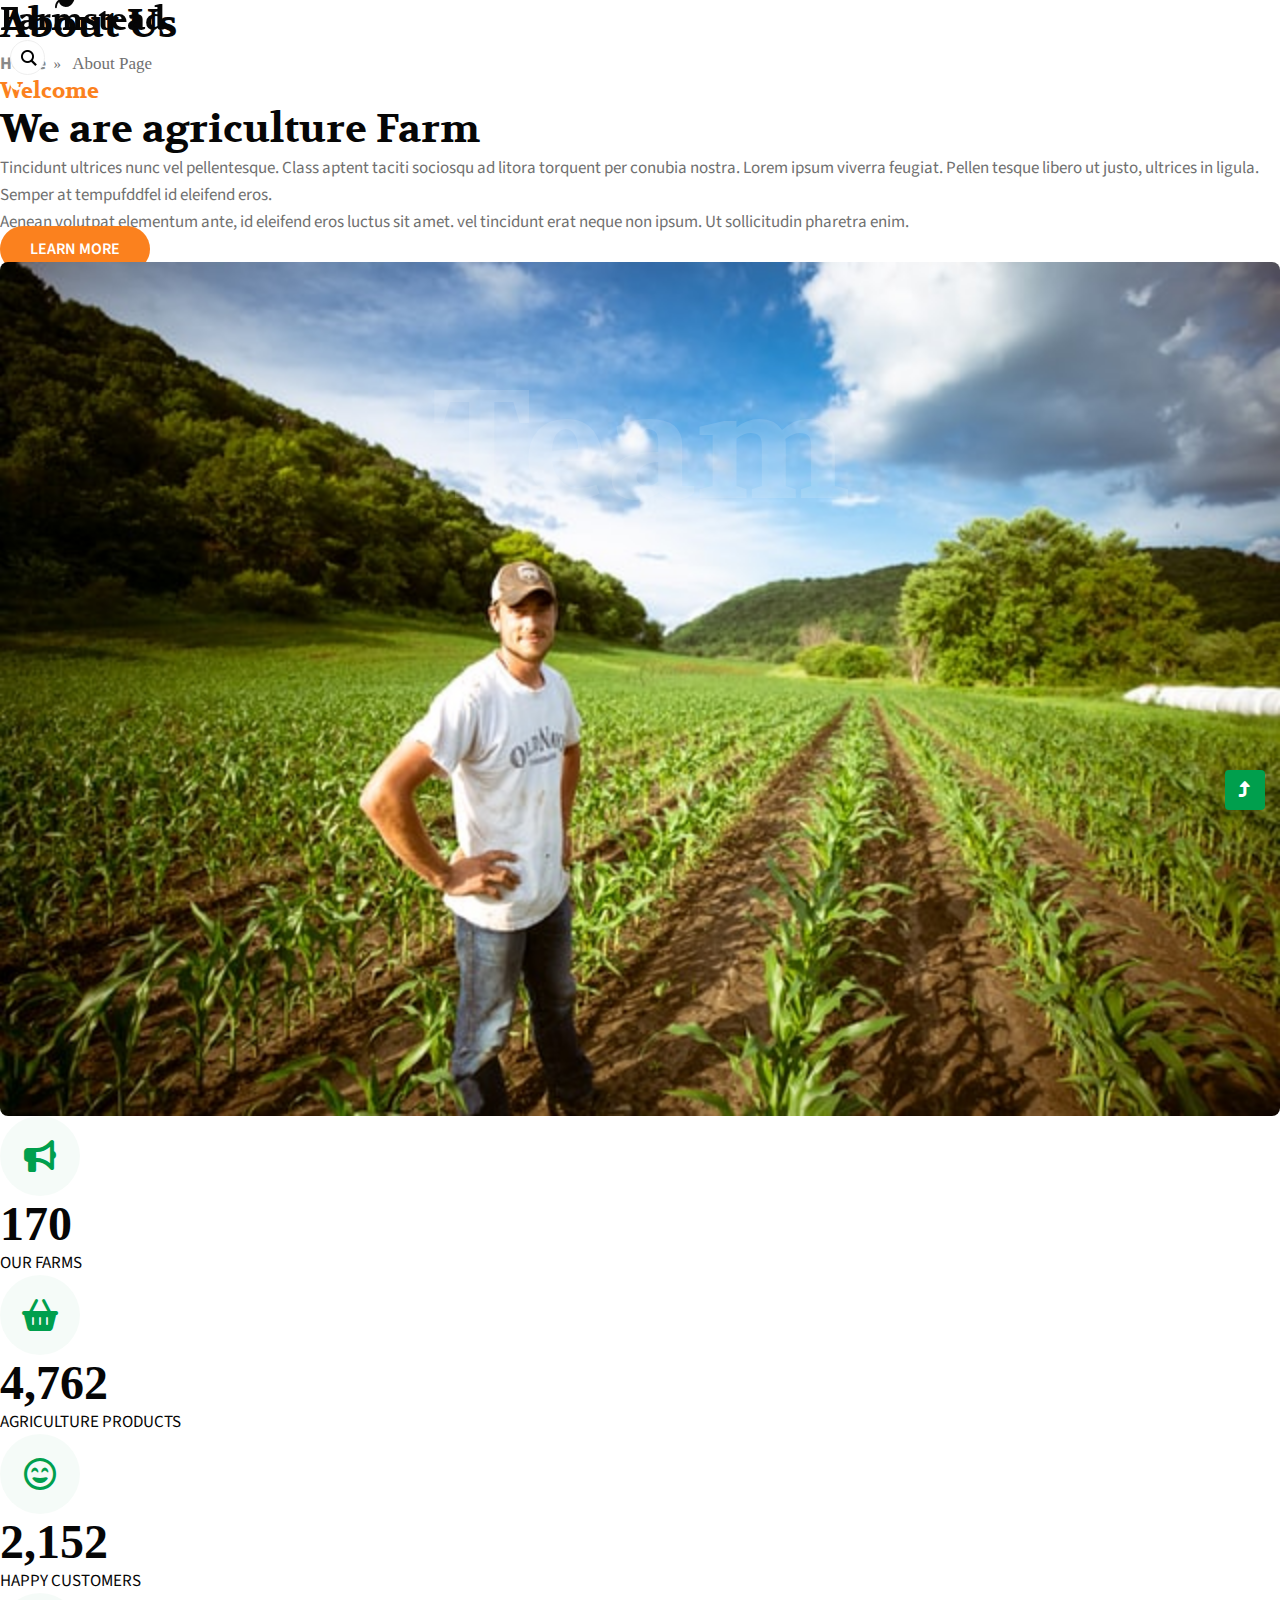
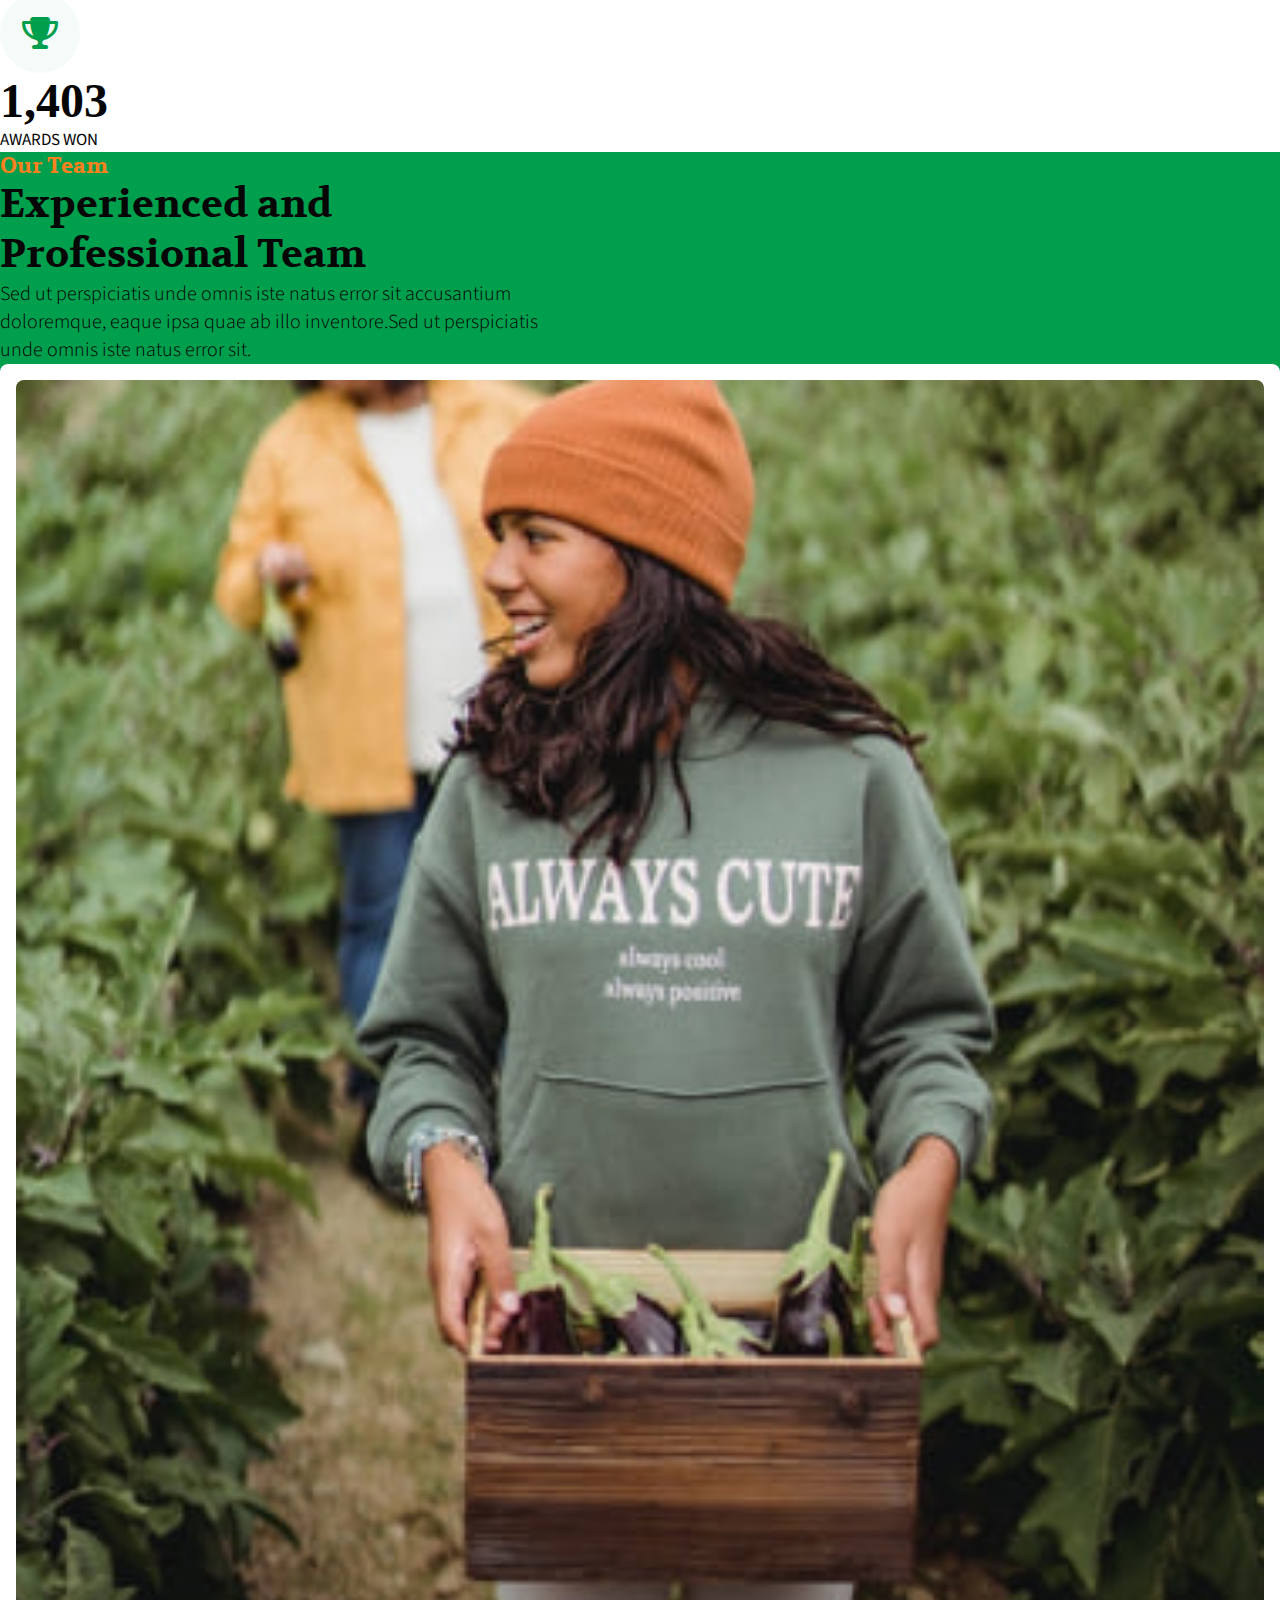
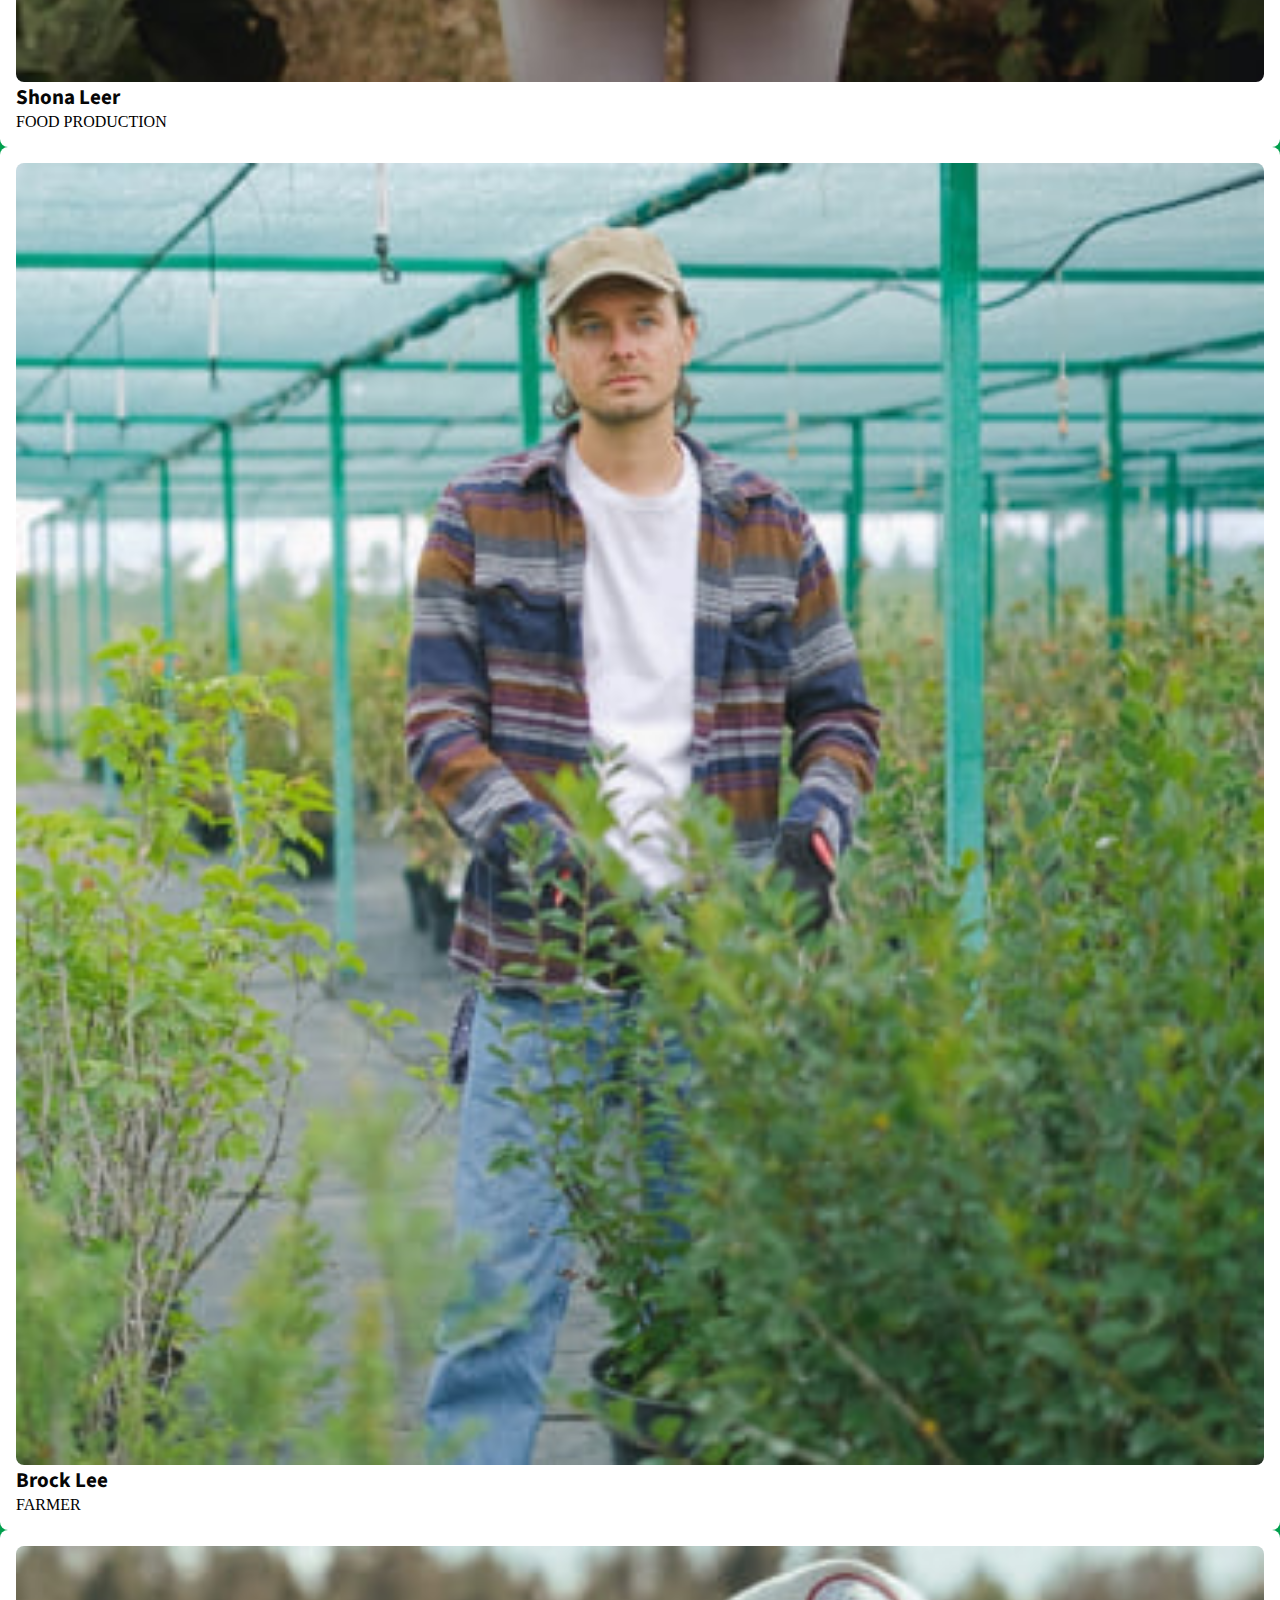
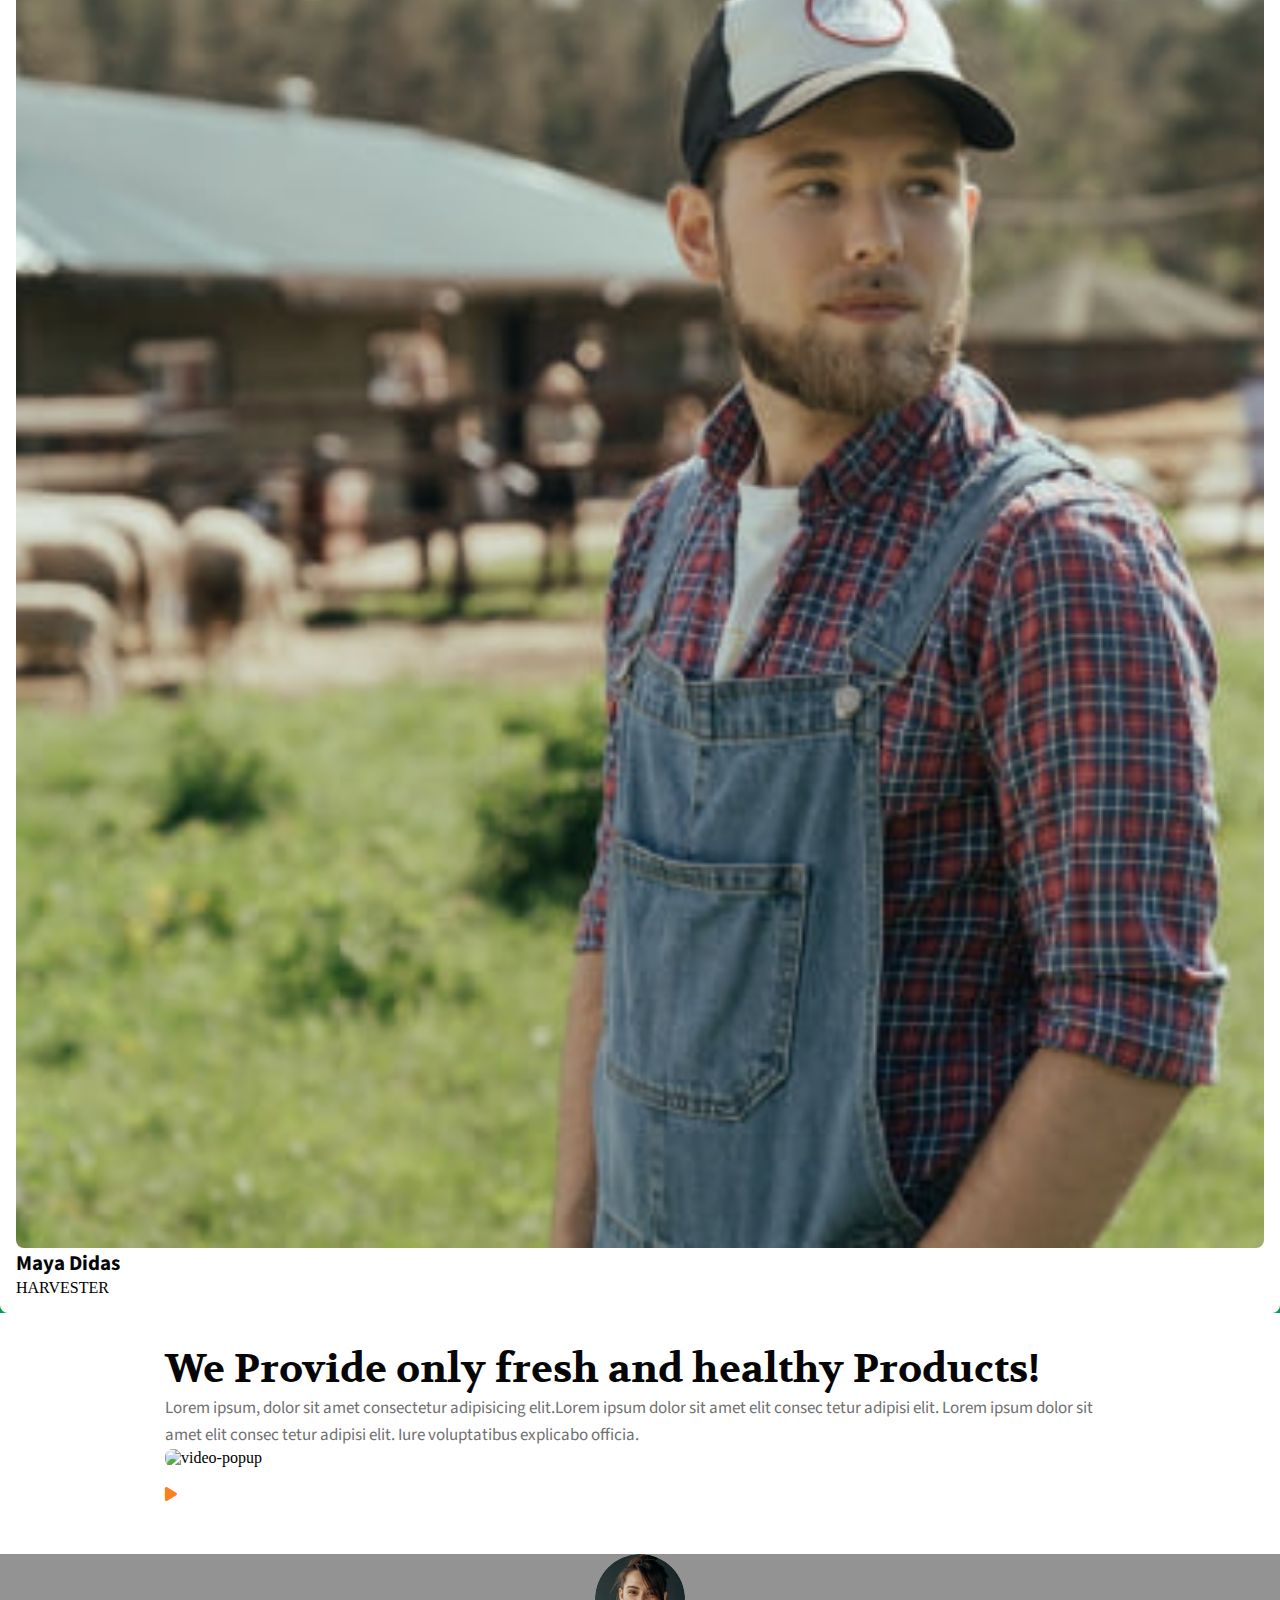
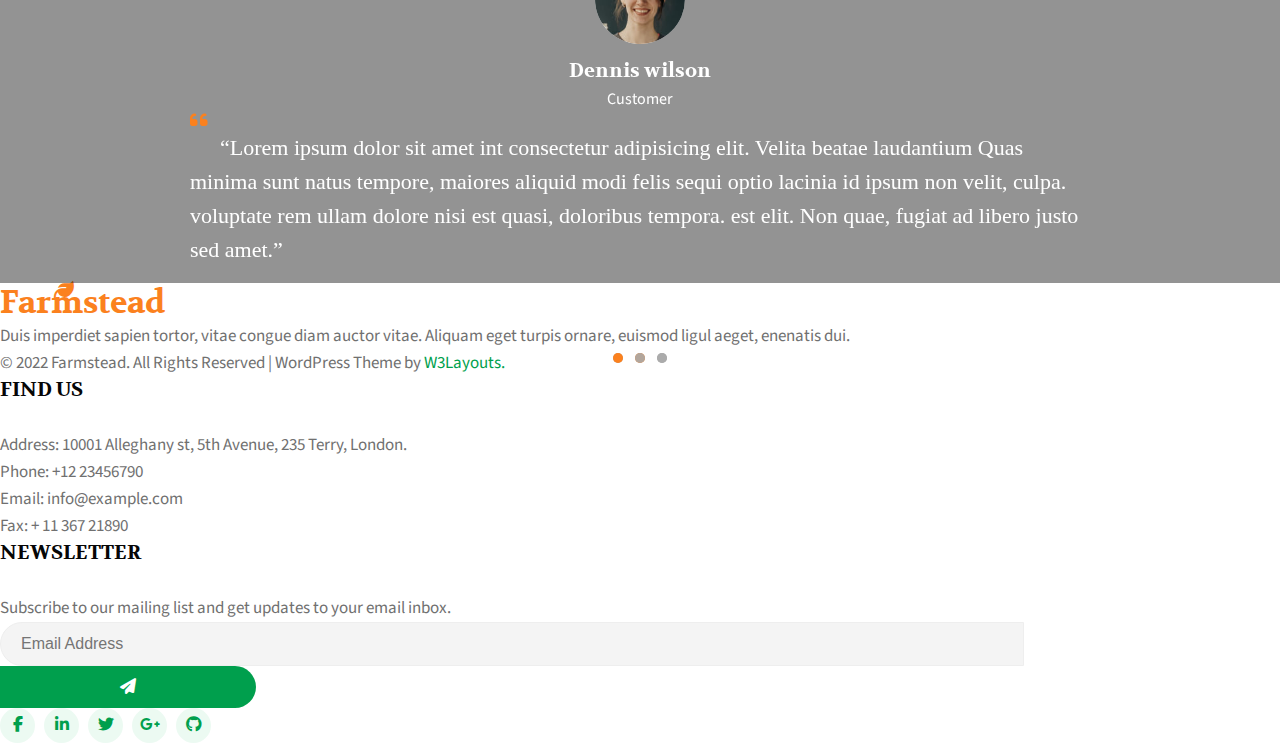
==== commit 8602ddfd: "final again deadline" ====
--- a/src/page/about.html
+++ b/src/page/about.html
@@ -44,7 +44,7 @@
     <section class="w3l-breadcrumb py-5">
       <div class="container py-lg-5 py-sm-4 mt-5 ServicesPageBanner">
         <h4 class="large-title font-weight-bold mb-2 ServicesPageBanner">
-          Services</h4>
+          About Us</h4>
         <ul class="breadcrumbs-custom-path AllBreadcrumbs">
           <a href="./home.html" rel="nofollow">Home</a>&nbsp;&nbsp;»&nbsp;&nbsp;
           <span class="p-paragraph slug_name"></span>
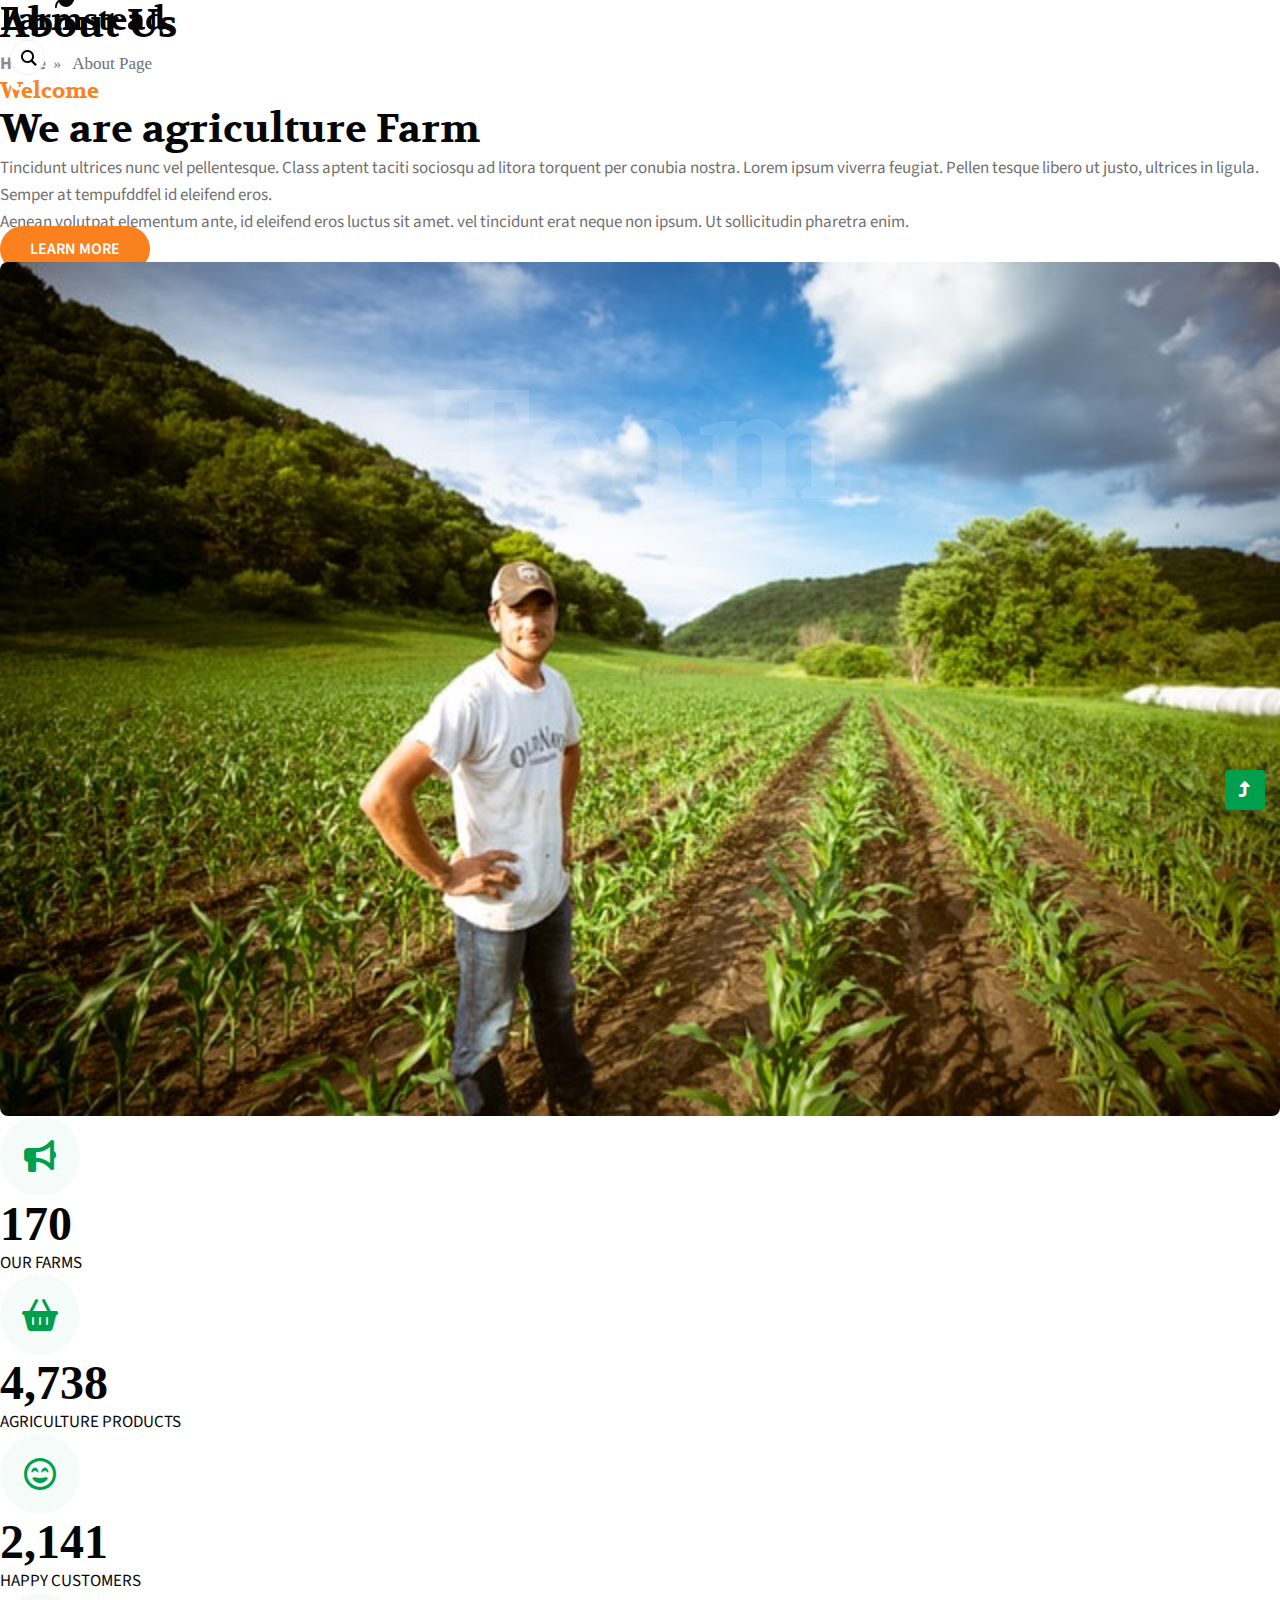
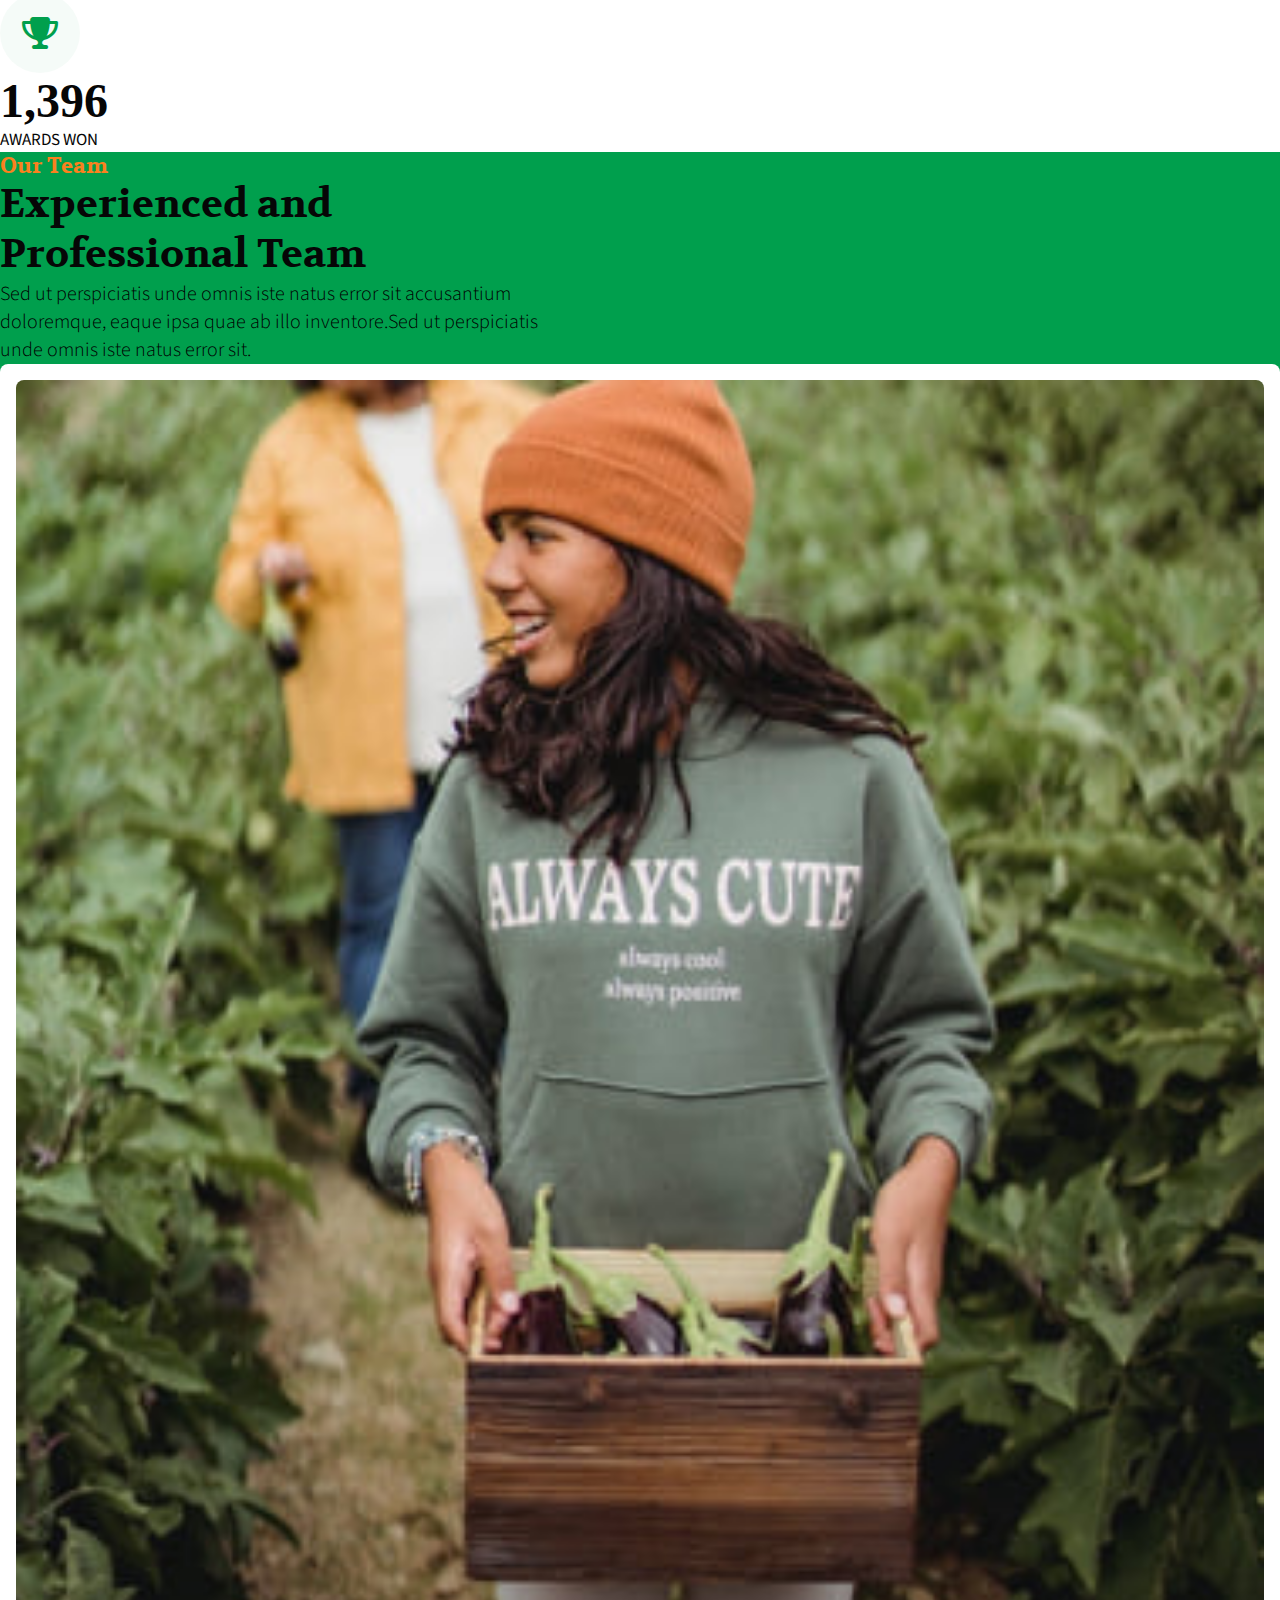
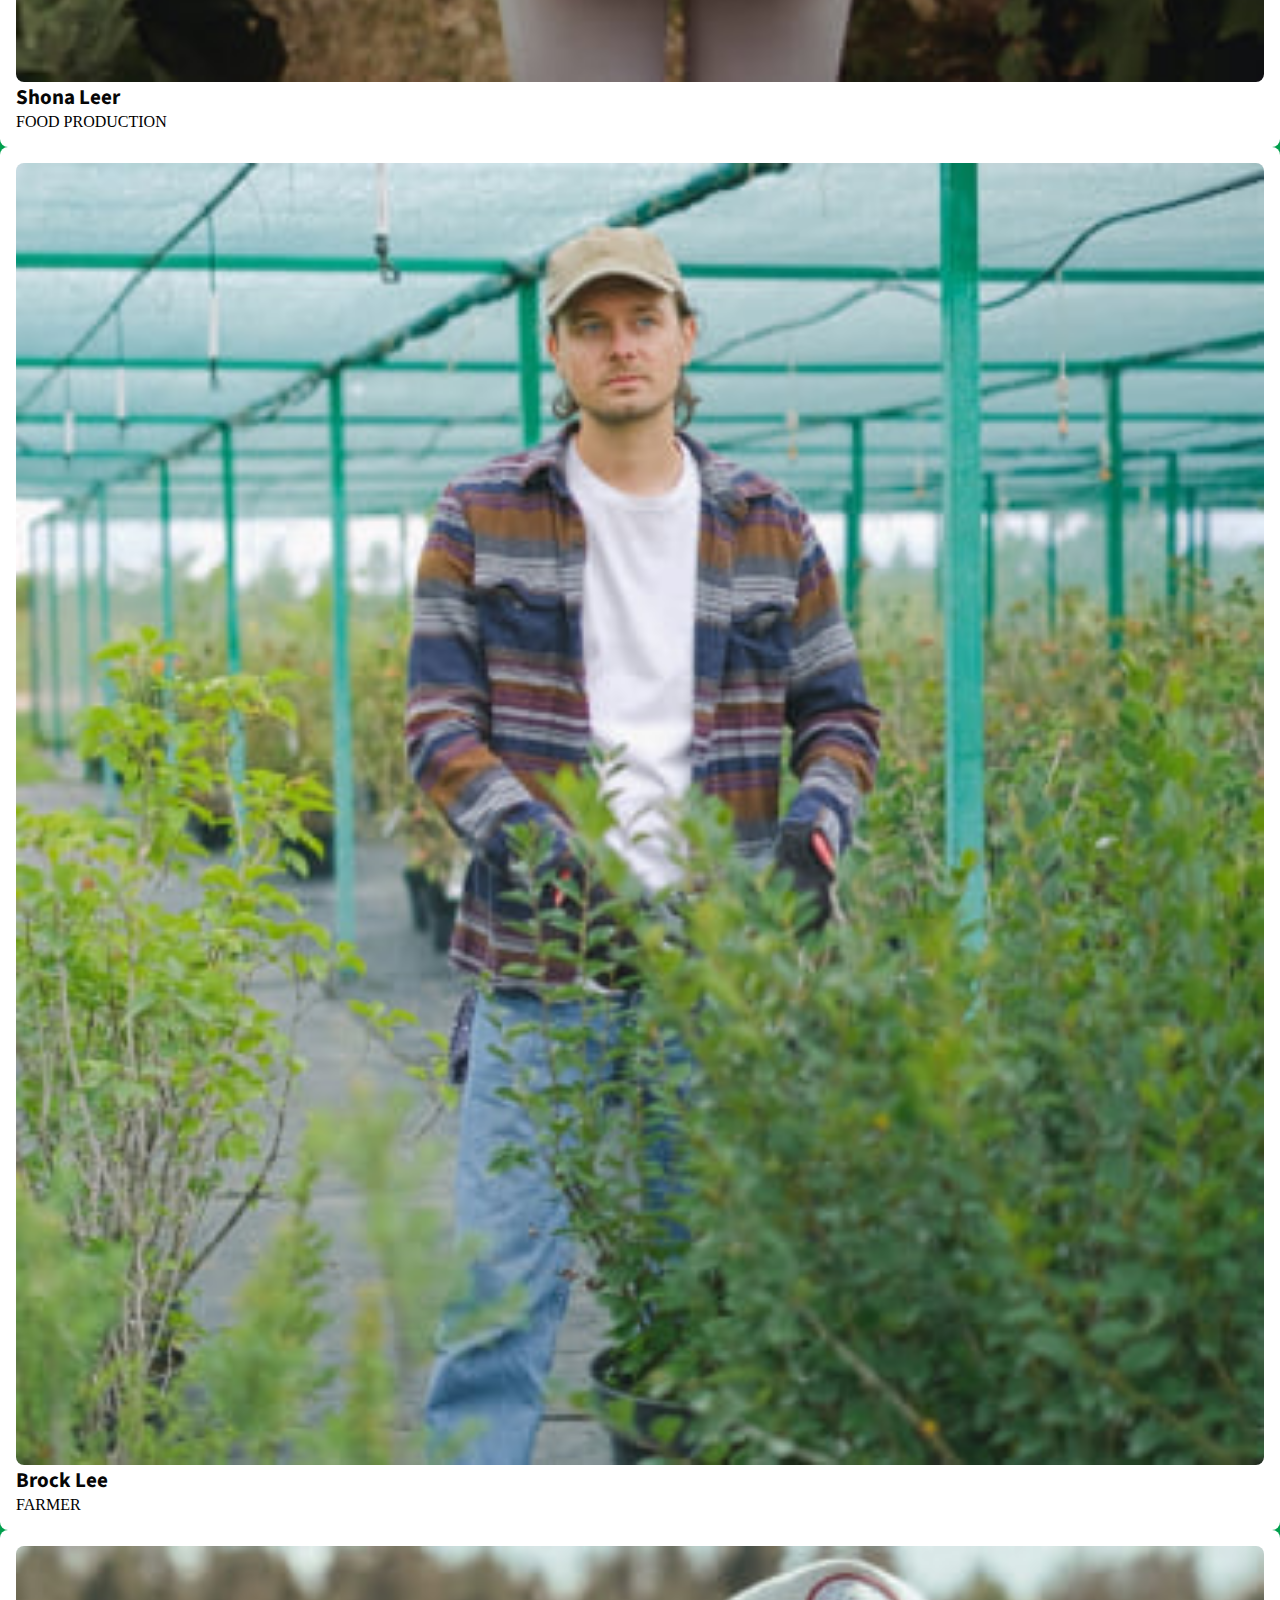
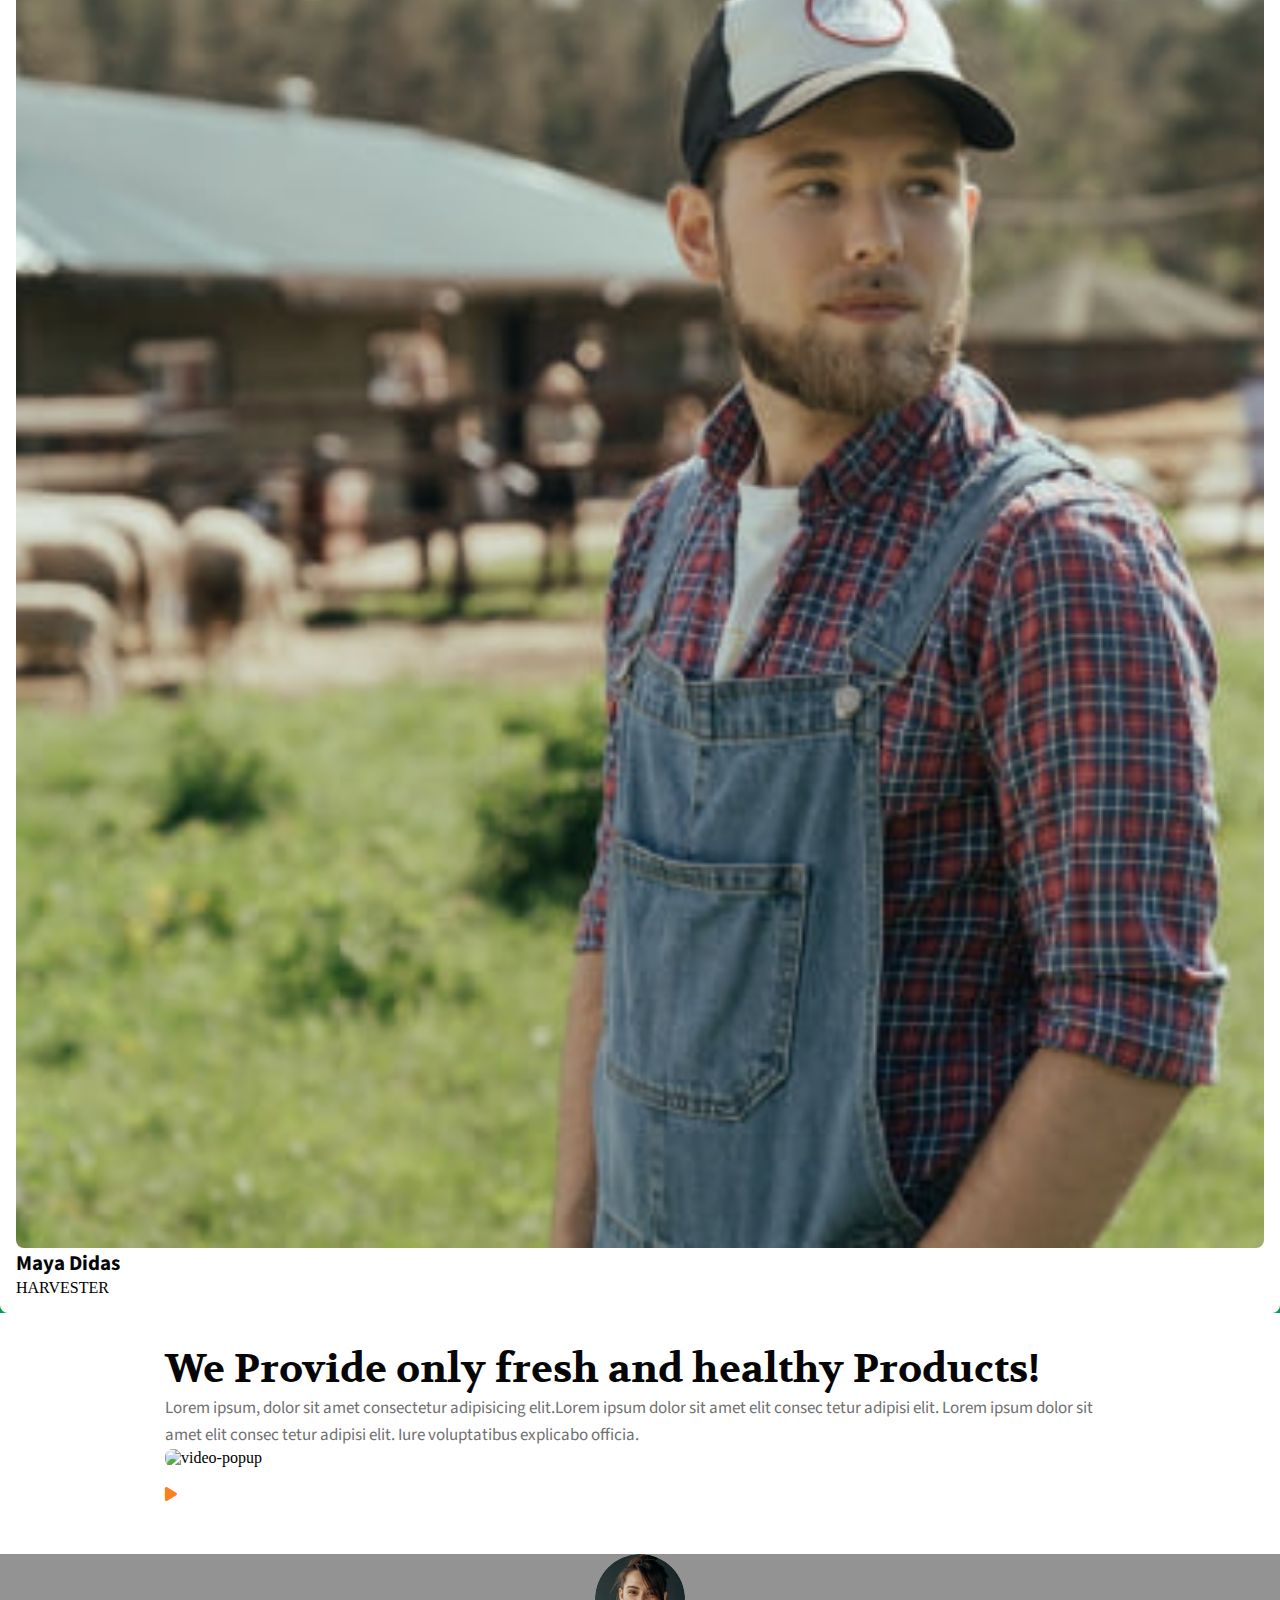
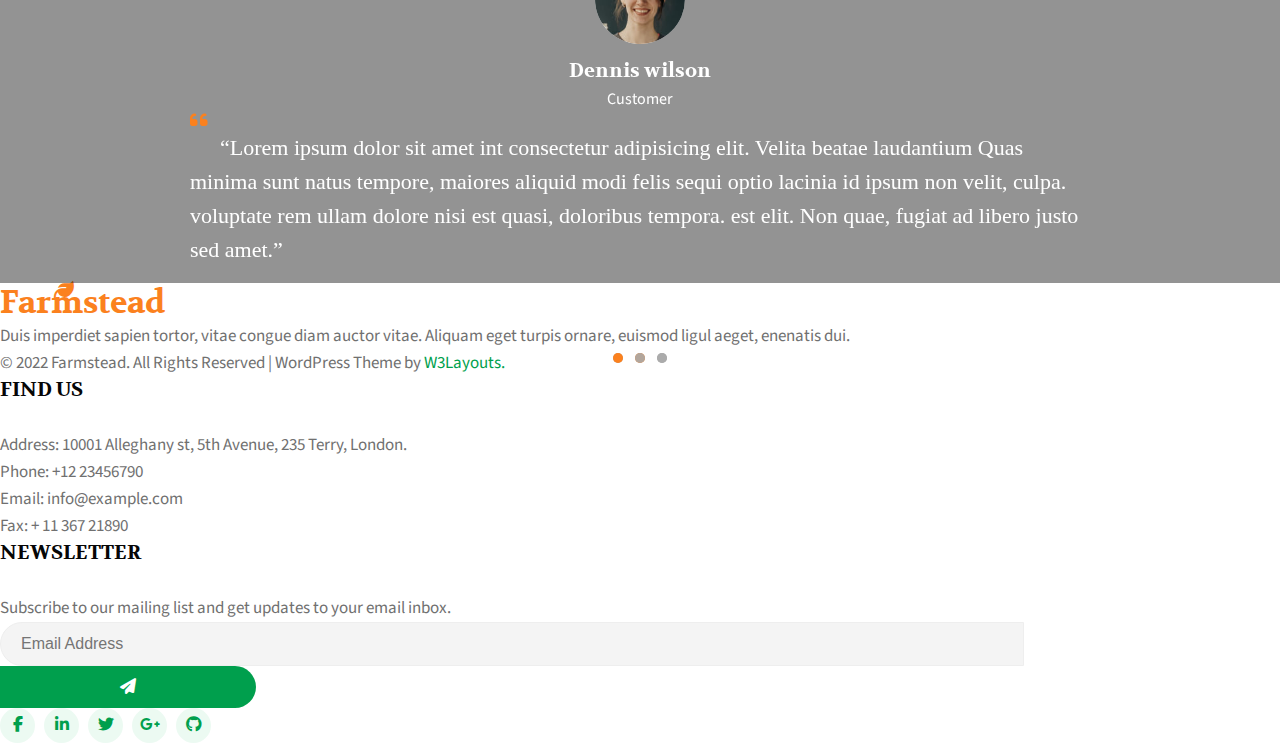
==== commit 8c1b7da4: "change favicon" ====
--- a/src/page/about.html
+++ b/src/page/about.html
@@ -5,6 +5,7 @@
   <meta charset="UTF-8" />
   <meta http-equiv="X-UA-Compatible" content="IE=edge" />
   <meta name="viewport" content="width=device-width, initial-scale=1.0" />
+  <link rel="shortcut icon" type="image/png" href="../img/favicon.png"/>
   <title>About Page</title>
   <!-- CSS LIBRARY -->
   <link rel="preconnect" href="https://fonts.googleapis.com">
